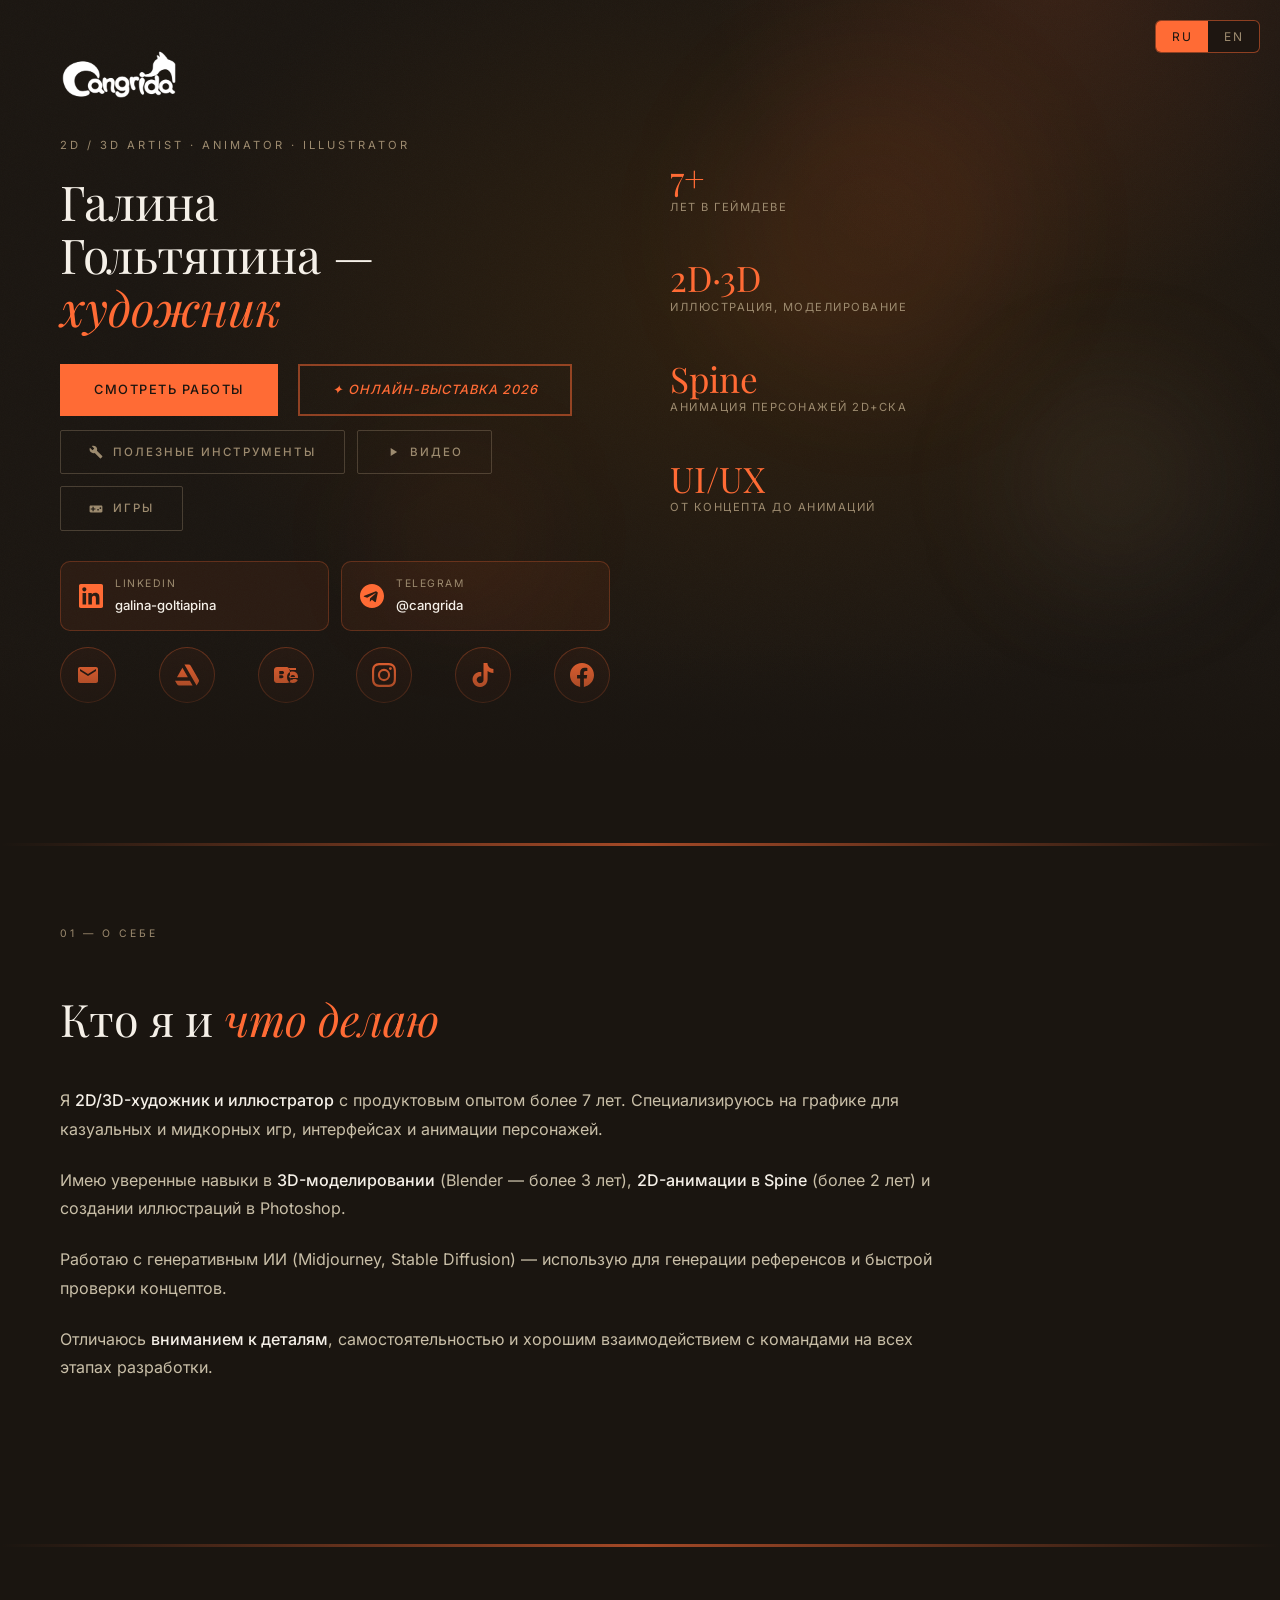
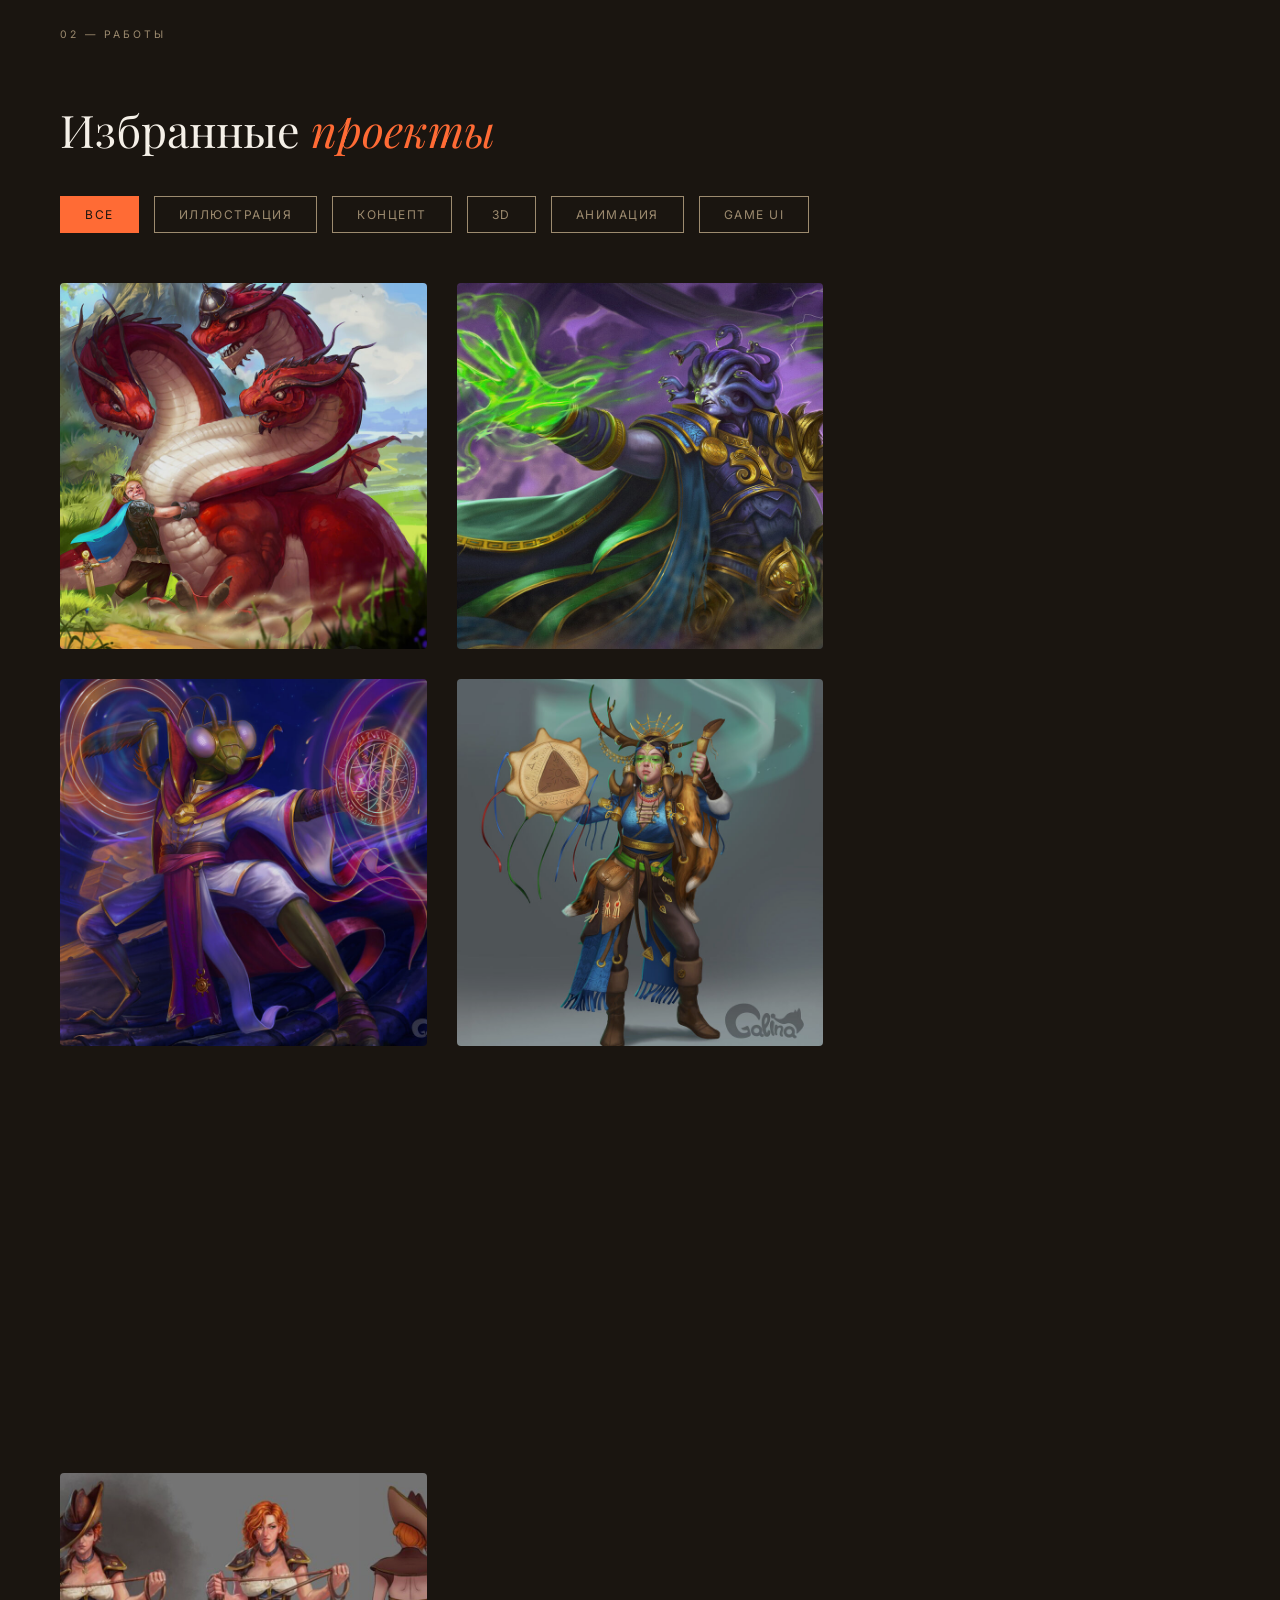
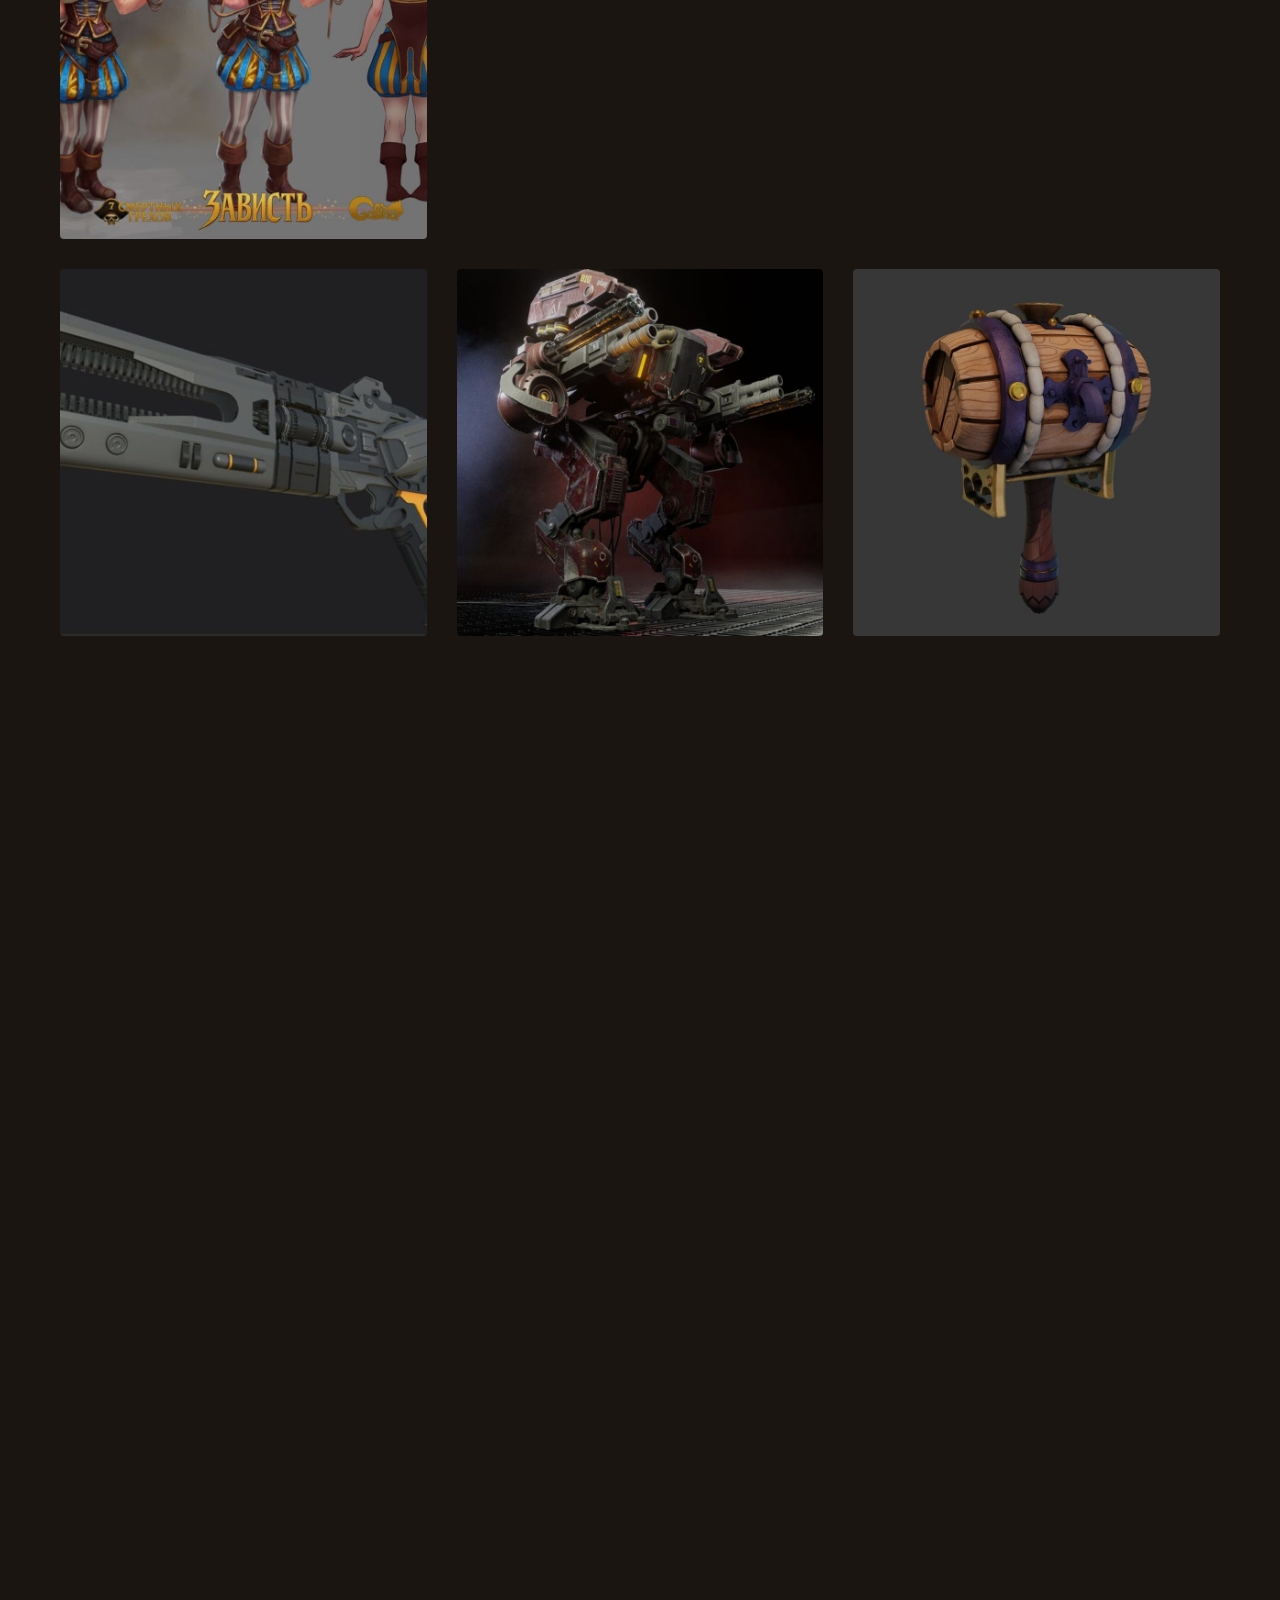
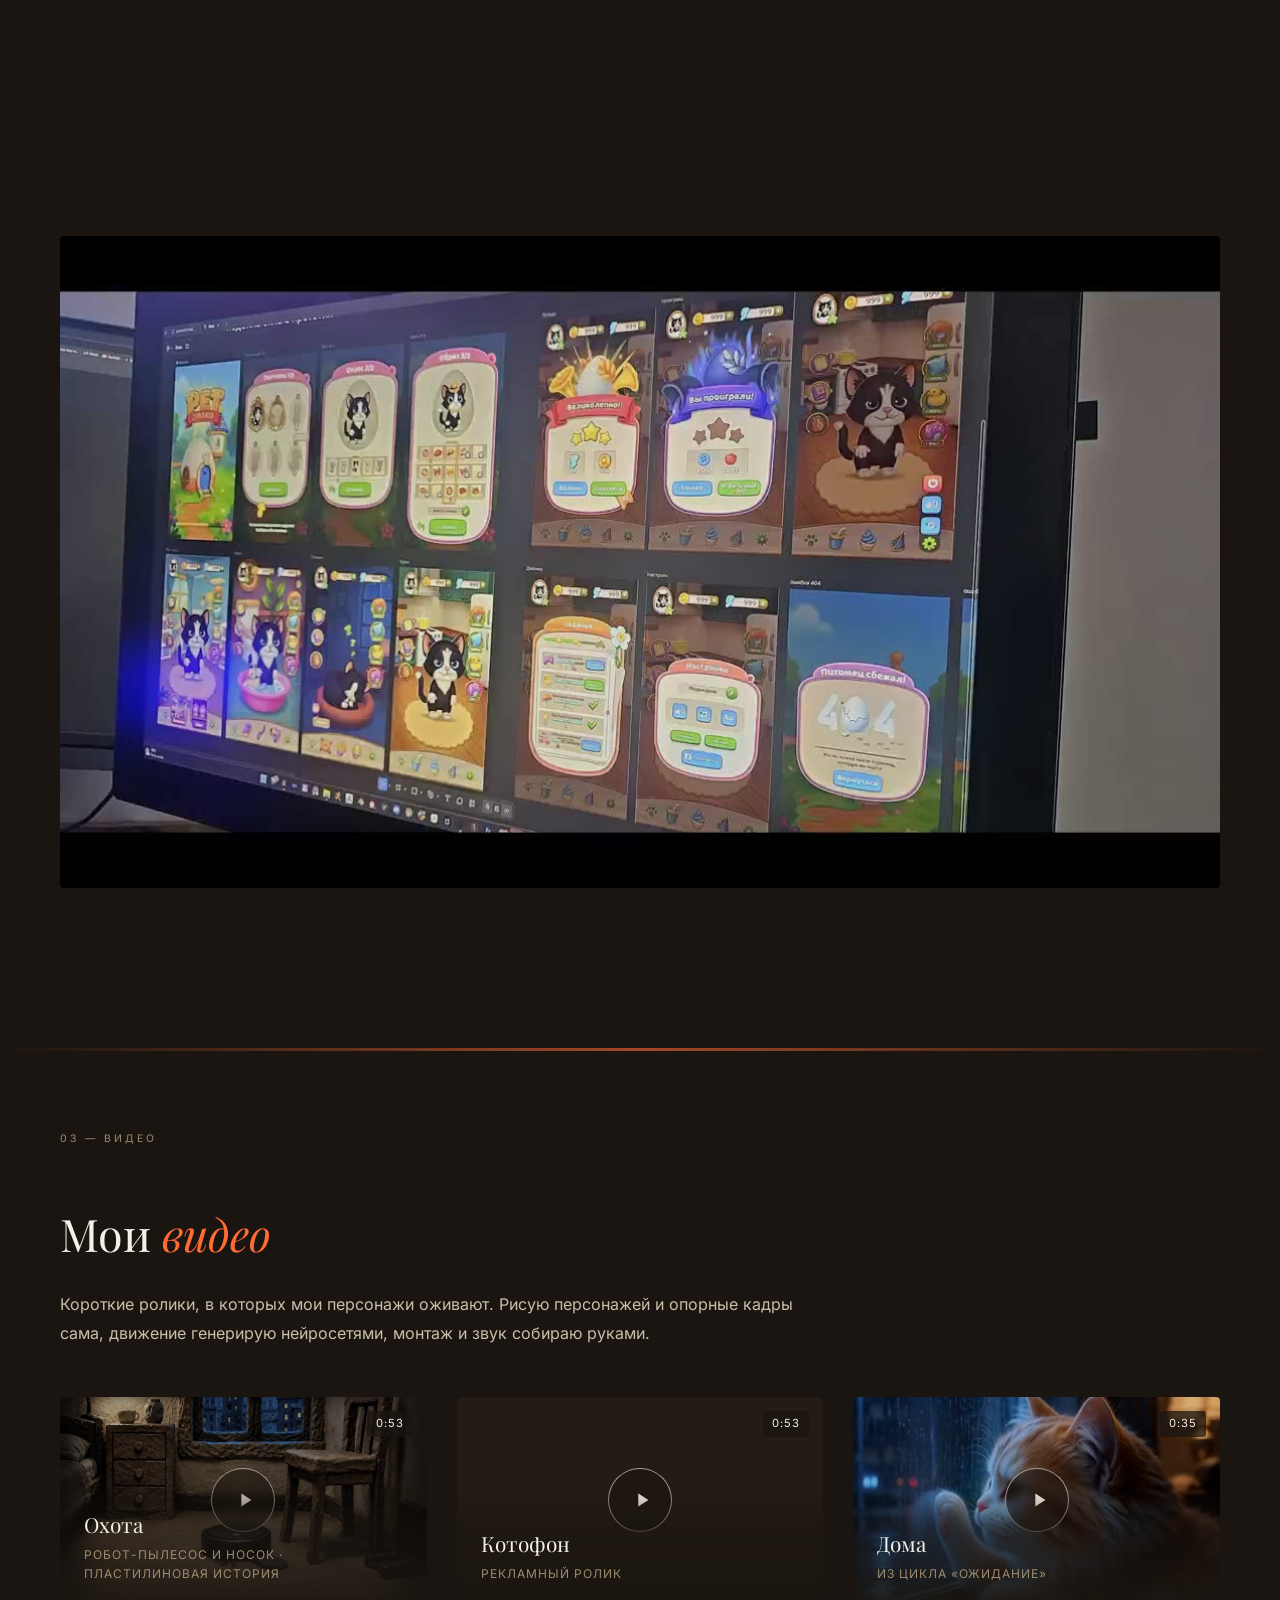
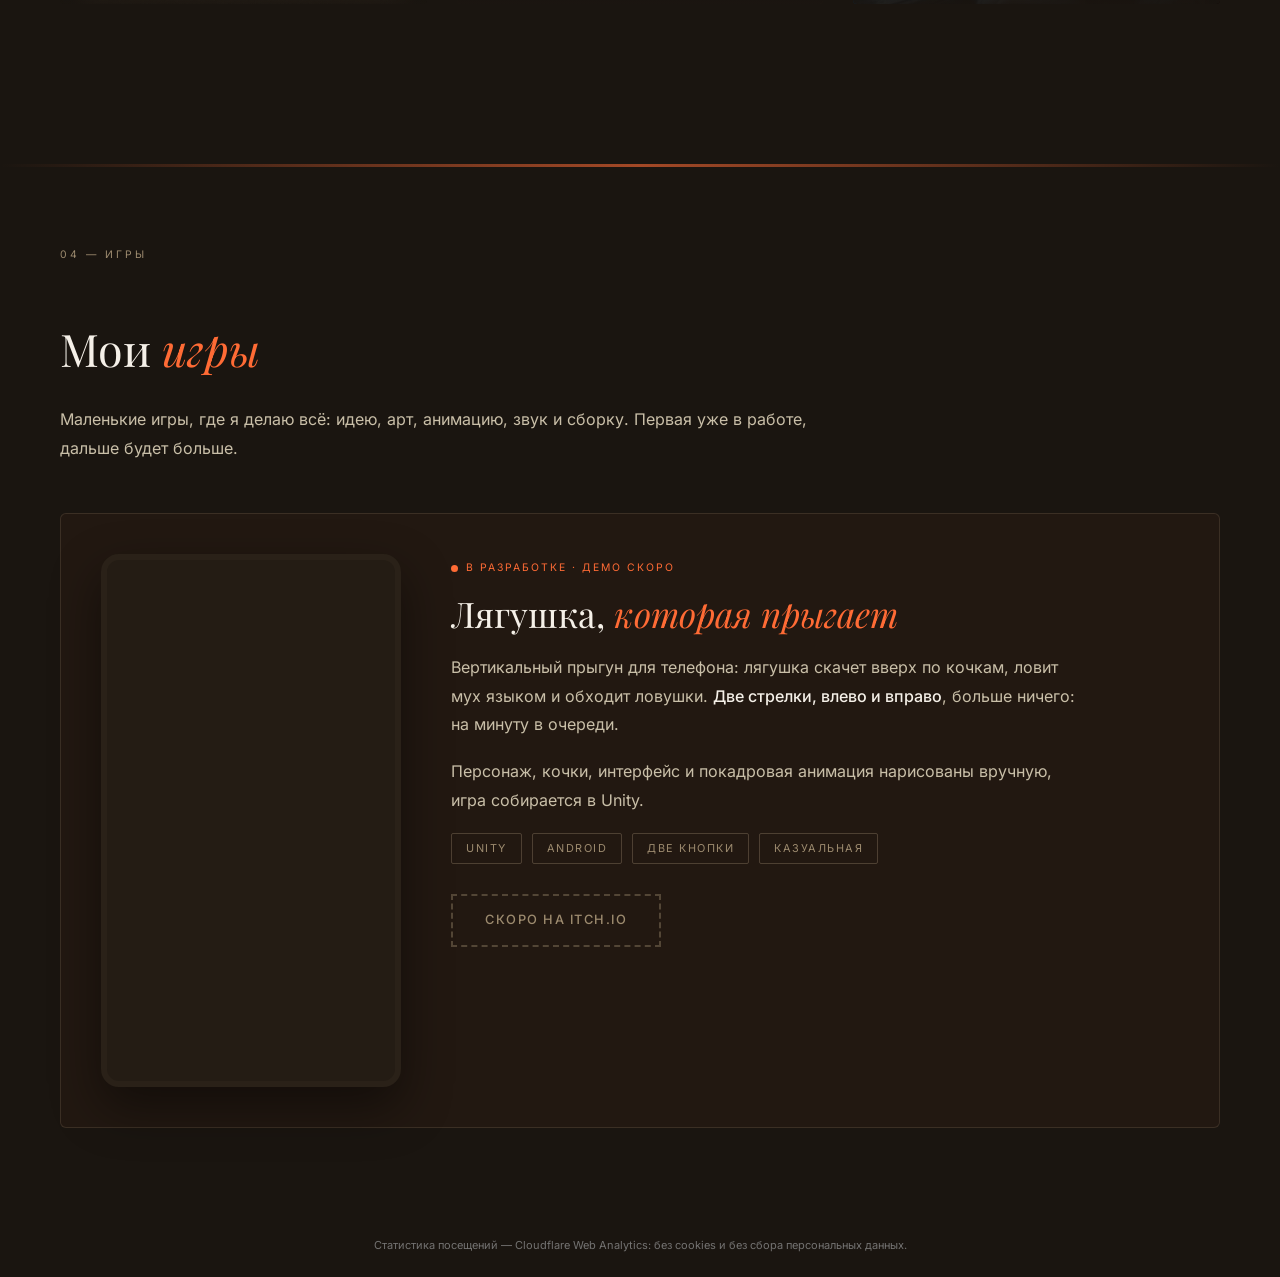
==== index.html @ 47493bd6 "Видео: только три ролика Гали, примеры убраны Co-Authored-By: Claude Fable 5.1 <noreply@anthropic.co" ====
<!DOCTYPE html>
<html lang="ru">
<head>
    <meta charset="UTF-8">
    <meta name="viewport" content="width=device-width, initial-scale=1.0">
    <title>Галина Гольтяпина — Портфолио</title>

    <!-- ===== SEO ===== -->
    <meta name="description" content="Галина Гольтяпина (Cangrida) — 2D/3D-художник, аниматор и иллюстратор. 7+ лет в геймдеве: иллюстрация, Spine-анимация, 3D в Blender, Game UI. Портфолио и онлайн-выставка.">
    <meta name="author" content="Галина Гольтяпина">
    <link rel="canonical" href="https://cangrida.com/">

    <!-- ===== Open Graph (Instagram, TikTok, LinkedIn, Telegram, VK и др.) ===== -->
    <meta property="og:type" content="website">
    <meta property="og:url" content="https://cangrida.com/">
    <meta property="og:site_name" content="Cangrida">
    <meta property="og:title" content="Галина Гольтяпина — 2D/3D Artist · Animator · Illustrator">
    <meta property="og:description" content="Портфолио художника: иллюстрация, Spine-анимация, 3D в Blender, Game UI. 7+ лет в геймдеве. Онлайн-выставка 2026.">
    <meta property="og:image" content="https://cangrida.com/hero.jpg">
    <meta property="og:image:width" content="2400">
    <meta property="og:image:height" content="1476">
    <meta property="og:locale" content="ru_RU">
    <meta property="og:locale:alternate" content="en_US">

    <!-- ===== Twitter / X Card ===== -->
    <meta name="twitter:card" content="summary_large_image">
    <meta name="twitter:title" content="Галина Гольтяпина — 2D/3D Artist · Animator · Illustrator">
    <meta name="twitter:description" content="Портфолио художника: иллюстрация, Spine-анимация, 3D, Game UI. Онлайн-выставка 2026.">
    <meta name="twitter:image" content="https://cangrida.com/hero.jpg">

    <!-- ===== Schema.org: связь с соцсетями для поисковиков ===== -->
    <script type="application/ld+json">
    {
      "@context": "https://schema.org",
      "@type": "Person",
      "name": "Галина Гольтяпина",
      "alternateName": "Galina Goltyapina",
      "url": "https://cangrida.com/",
      "image": "https://cangrida.com/hero.jpg",
      "jobTitle": "2D/3D Artist, Animator, Illustrator",
      "email": "mailto:galina.goltiapina@gmail.com",
      "sameAs": [
        "https://www.artstation.com/galexin",
        "https://www.behance.net/0aa04108",
        "https://t.me/cangrida",
        "https://www.instagram.com/galinagoltiapina/",
        "https://www.tiktok.com/@cangrida",
        "https://www.linkedin.com/in/galina-goltiapina-ab9086290/",
        "https://www.facebook.com/galexin"
      ]
    }
    </script>

    <link rel="stylesheet" href="fonts.css">
    <style>
        * {
            margin: 0;
            padding: 0;
            box-sizing: border-box;
        }

        body {
            font-family: 'Inter', sans-serif;
            background: #1a1510;
            color: #f5f0e8;
            line-height: 1.6;
            overflow-x: hidden;
        }

        /* ===== HEADER HERO BACKGROUND ===== */
        .header-wrapper {
            position: relative;
            overflow: hidden;
            background: radial-gradient(ellipse 80% 90% at 60% 40%, #2e1f0e 0%, #1a1510 60%);
        }

        .header-wrapper::before {
            content: '';
            position: absolute;
            top: -50%;
            right: -10%;
            width: 700px;
            height: 700px;
            background: radial-gradient(circle, rgba(255, 107, 53, 0.12) 0%, transparent 70%);
            animation: pulse-glow 6s ease-in-out infinite alternate;
            pointer-events: none;
        }

        .header-wrapper::after {
            content: '';
            position: absolute;
            bottom: 0;
            left: 0;
            right: 0;
            height: 120px;
            background: linear-gradient(to bottom, transparent, #1a1510);
            pointer-events: none;
            z-index: 1;
        }

        /* Noise texture overlay */
        .header-noise {
            position: absolute;
            inset: 0;
            opacity: 0.03;
            background-image: url("data:image/svg+xml,%3Csvg viewBox='0 0 256 256' xmlns='http://www.w3.org/2000/svg'%3E%3Cfilter id='noise'%3E%3CfeTurbulence type='fractalNoise' baseFrequency='0.9' numOctaves='4' stitchTiles='stitch'/%3E%3C/filter%3E%3Crect width='100%25' height='100%25' filter='url(%23noise)'/%3E%3C/svg%3E");
            background-size: 200px;
            pointer-events: none;
        }

        /* Animated orbs */
        .orb {
            position: absolute;
            border-radius: 50%;
            filter: blur(60px);
            pointer-events: none;
            animation: float-orb 8s ease-in-out infinite;
        }

        .orb-1 {
            width: 300px;
            height: 300px;
            background: rgba(255, 107, 53, 0.08);
            top: 10%;
            right: 20%;
            animation-delay: 0s;
        }

        .orb-2 {
            width: 200px;
            height: 200px;
            background: rgba(157, 139, 111, 0.1);
            top: 50%;
            right: 5%;
            animation-delay: -3s;
        }

        .orb-3 {
            width: 150px;
            height: 150px;
            background: rgba(255, 107, 53, 0.06);
            bottom: 20%;
            left: 30%;
            animation-delay: -5s;
        }

        @keyframes float-orb {
            0%, 100% { transform: translate(0, 0) scale(1); }
            33% { transform: translate(20px, -20px) scale(1.05); }
            66% { transform: translate(-15px, 15px) scale(0.95); }
        }

        @keyframes pulse-glow {
            0% { opacity: 0.6; transform: scale(1); }
            100% { opacity: 1; transform: scale(1.1); }
        }

        /* Decorative Lines */
        .section-divider {
            width: 100%;
            height: 3px;
            background: linear-gradient(to right, transparent, #ff6b35 50%, transparent);
            margin: 80px 0;
            opacity: 0.6;
        }

        /* ===== SCROLL ANIMATIONS ===== */
        .reveal {
            opacity: 0;
            transform: translateY(40px);
            transition: opacity 0.8s ease, transform 0.8s ease;
        }

        .reveal.visible {
            opacity: 1;
            transform: translateY(0);
        }

        .reveal-left {
            opacity: 0;
            transform: translateX(-40px);
            transition: opacity 0.8s ease, transform 0.8s ease;
        }

        .reveal-left.visible {
            opacity: 1;
            transform: translateX(0);
        }

        .reveal-right {
            opacity: 0;
            transform: translateX(40px);
            transition: opacity 0.8s ease, transform 0.8s ease;
        }

        .reveal-right.visible {
            opacity: 1;
            transform: translateX(0);
        }

        .reveal-delay-1 { transition-delay: 0.1s; }
        .reveal-delay-2 { transition-delay: 0.2s; }
        .reveal-delay-3 { transition-delay: 0.3s; }
        .reveal-delay-4 { transition-delay: 0.4s; }
        .reveal-delay-5 { transition-delay: 0.5s; }

        /* Skill items stagger */
        .skill-item {
            transition-delay: calc(var(--i, 0) * 0.12s);
        }

        /* ===== КНОПКА ИНСТРУМЕНТЫ ===== */
        .tools-btn-wrap {
            margin-top: 14px;
        }

        .btn-tools {
            display: inline-flex;
            align-items: center;
            gap: 10px;
            padding: 12px 28px;
            background: transparent;
            color: #9d8b6f;
            border: 1px solid rgba(157, 139, 111, 0.35);
            font-size: 0.72rem;
            letter-spacing: 2px;
            text-transform: uppercase;
            text-decoration: none;
            font-weight: 500;
            font-family: 'Inter', sans-serif;
            transition: all 0.35s ease;
            border-radius: 2px;
        }

        .btn-tools svg {
            width: 14px;
            height: 14px;
            fill: currentColor;
            flex-shrink: 0;
            transition: transform 0.35s ease;
        }

        .btn-tools:hover {
            color: #ff6b35;
            border-color: rgba(255, 107, 53, 0.5);
            background: rgba(255, 107, 53, 0.05);
            transform: translateY(-2px);
        }

        .btn-tools:hover svg {
            transform: rotate(30deg);
        }
        /* ============================= */

        /* ===== LANGUAGE SWITCHER ===== */
        .lang-switch {
            position: fixed;
            top: 20px;
            right: 20px;
            z-index: 1000;
            display: flex;
            border: 1px solid rgba(255, 107, 53, 0.5);
            border-radius: 6px;
            overflow: hidden;
            background: rgba(26, 21, 16, 0.7);
            backdrop-filter: blur(6px);
        }

        .lang-switch button {
            padding: 8px 16px;
            background: transparent;
            color: #9d8b6f;
            border: none;
            cursor: pointer;
            font-family: 'Inter', sans-serif;
            font-size: 0.75rem;
            letter-spacing: 1.5px;
            text-transform: uppercase;
            transition: all 0.3s ease;
        }

        .lang-switch button.active {
            background: #ff6b35;
            color: #1a1510;
        }

        .lang-switch button:not(.active):hover {
            color: #ff6b35;
        }

        /* Header */
        header {
            position: relative;
            z-index: 2;
        }

        .logo {
            width: 120px;
            height: auto;
            margin-bottom: 20px;
        }

        .hero {
            max-width: 550px;
            flex: 0 0 550px;
        }

        .subtitle {
            font-size: 0.7rem;
            letter-spacing: 3px;
            text-transform: uppercase;
            color: #9d8b6f;
            margin-bottom: 20px;
        }

        h1 {
            font-family: 'Playfair Display', serif;
            font-size: 3rem;
            font-weight: 400;
            line-height: 1.1;
            margin-bottom: 30px;
        }

        h1 .accent {
            color: #ff6b35;
            font-style: italic;
        }

        .cta-buttons {
            display: flex;
            gap: 20px;
            margin: 30px 0 0;
        }

        .btn {
            padding: 14px 32px;
            text-decoration: none;
            font-size: 0.8rem;
            letter-spacing: 1.5px;
            text-transform: uppercase;
            transition: all 0.4s ease;
            display: inline-block;
            font-weight: 500;
        }

        .btn-primary {
            background: #ff6b35;
            color: #1a1510;
            border: 2px solid #ff6b35;
        }

        .btn-primary:hover {
            background: transparent;
            color: #ff6b35;
            transform: translateY(-2px);
        }

        .btn-secondary {
            background: transparent;
            color: #f5f0e8;
            border: 2px solid #f5f0e8;
        }

        .btn-secondary:hover {
            background: #f5f0e8;
            color: #1a1510;
            transform: translateY(-2px);
        }

        .contact-cards {
            display: grid;
            grid-template-columns: repeat(2, 1fr);
            gap: 12px;
            margin-top: 30px;
        }

        .contact-card {
            display: flex;
            align-items: center;
            gap: 12px;
            padding: 14px 18px;
            background: rgba(255, 107, 53, 0.07);
            border: 1px solid rgba(255, 107, 53, 0.25);
            border-radius: 10px;
            text-decoration: none;
            color: #f5f0e8;
            transition: all 0.3s ease;
        }

        .contact-card:hover {
            background: rgba(255, 107, 53, 0.15);
            border-color: #ff6b35;
            transform: translateY(-2px);
        }

        .contact-icon {
            flex-shrink: 0;
            width: 24px;
            height: 24px;
            color: #ff6b35;
            fill: #ff6b35;
        }

        .contact-icon svg {
            width: 24px;
            height: 24px;
            fill: #ff6b35;
        }

        .contact-card div {
            display: flex;
            flex-direction: column;
            gap: 2px;
            overflow: hidden;
        }

        .contact-label {
            font-size: 0.65rem;
            letter-spacing: 1.5px;
            text-transform: uppercase;
            color: #9d8b6f;
        }

        .contact-value {
            font-size: 0.82rem;
            color: #f5f0e8;
            font-weight: 500;
            white-space: nowrap;
            overflow: hidden;
            text-overflow: ellipsis;
        }

        /* Social links — убираем старые */
        .social-links { display: none; }

        /* ===== КРУГЛЫЕ ИКОНКИ СОЦСЕТЕЙ ===== */
        .social-circles {
            display: flex;
            justify-content: space-between;
            align-items: center;
            margin-top: 16px;
        }

        .social-circle {
            width: 56px;
            height: 56px;
            border-radius: 50%;
            border: 1px solid rgba(255, 107, 53, 0.3);
            background: rgba(255, 107, 53, 0.05);
            display: flex;
            align-items: center;
            justify-content: center;
            transition: all 0.3s ease;
        }

        .social-circle svg {
            width: 24px;
            height: 24px;
            fill: #ff6b35;
            transition: fill 0.3s ease;
        }

        .social-circle:hover {
            background: #ff6b35;
            border-color: #ff6b35;
            transform: translateY(-3px);
        }

        .social-circle:hover svg {
            fill: #1a1510;
        }

        @media (max-width: 600px) {
            .social-circles {
                flex-wrap: wrap;
                gap: 10px;
                justify-content: center;
            }
        }

        @media (max-width: 1024px) {
            .contact-cards {
                grid-template-columns: repeat(2, 1fr);
            }
        }

        @media (max-width: 600px) {
            .contact-cards {
                grid-template-columns: 1fr;
            }
        }

        .skills-sidebar {
            display: flex;
            flex-direction: column;
            gap: 45px;
            min-width: 220px;
            margin-top: 120px;
        }

        .skill-item .skill-num {
            font-family: 'Playfair Display', serif;
            font-size: 2.2rem;
            color: #ff6b35;
            font-weight: 400;
            margin-bottom: 8px;
            line-height: 1;
        }

        .skill-item p {
            font-size: 0.7rem;
            color: #9d8b6f;
            text-transform: uppercase;
            letter-spacing: 1.5px;
            line-height: 1.4;
        }

        /* ===== ОБЩИЙ КОНТЕЙНЕР ===== */
        .container {
            max-width: 1400px;
            margin: 0 auto;
            padding: 0 60px;
            width: 100%;
            box-sizing: border-box;
        }

        .header-wrapper .container {
            display: flex;
            justify-content: flex-start;
            align-items: flex-start;
            gap: 60px;
            padding-top: 40px;
            padding-bottom: 60px;
            max-width: 1400px;
            width: 100%;
        }

        /* About Section */
        .about-section {
            padding-bottom: 60px;
        }

        .section-label {
            font-size: 0.65rem;
            letter-spacing: 3px;
            text-transform: uppercase;
            color: #9d8b6f;
            margin-bottom: 50px;
        }

        .about-title {
            font-family: 'Playfair Display', serif;
            font-size: 2.8rem;
            font-weight: 400;
            margin-bottom: 40px;
            line-height: 1.2;
        }

        .about-title .highlight {
            color: #ff6b35;
            font-style: italic;
        }

        .about-text {
            max-width: 900px;
        }

        .about-text p {
            color: #c9bfa8;
            margin-bottom: 22px;
            font-size: 1rem;
            line-height: 1.8;
        }

        .about-text strong {
            color: #f5f0e8;
            font-weight: 500;
        }

        /* Portfolio Section */
        .portfolio-section {
            padding-bottom: 80px;
        }

        .portfolio-header {
            margin-bottom: 50px;
        }

        .portfolio-title {
            font-family: 'Playfair Display', serif;
            font-size: 2.8rem;
            font-weight: 400;
            margin-bottom: 30px;
        }

        .portfolio-title .accent {
            color: #ff6b35;
            font-style: italic;
        }

        /* Filter Buttons */
        .filter-buttons {
            display: flex;
            gap: 15px;
            flex-wrap: wrap;
        }

        .filter-btn {
            padding: 10px 24px;
            background: transparent;
            color: #9d8b6f;
            border: 1px solid #9d8b6f;
            font-size: 0.75rem;
            letter-spacing: 1.5px;
            text-transform: uppercase;
            cursor: pointer;
            transition: all 0.3s ease;
            font-family: 'Inter', sans-serif;
        }

        .filter-btn:hover {
            color: #ff6b35;
            border-color: #ff6b35;
        }

        .filter-btn.active {
            background: #ff6b35;
            color: #1a1510;
            border-color: #ff6b35;
        }

        /* Portfolio Grid */
        .portfolio-grid {
            display: grid;
            grid-template-columns: repeat(auto-fit, minmax(320px, 1fr));
            gap: 30px;
        }

        .portfolio-item {
            position: relative;
            overflow: hidden;
            aspect-ratio: 1/1;
            cursor: pointer;
            border-radius: 4px;
            transition: opacity 0.3s ease;
        }

        .portfolio-item.hidden {
            display: none;
        }

        .portfolio-item-fullwidth.hidden {
            display: none;
        }

        .portfolio-item img,
        .portfolio-item video {
            width: 100%;
            height: 100%;
            object-fit: cover;
            transition: transform 0.6s ease;
            filter: brightness(0.9);
        }

        .portfolio-item:hover img,
        .portfolio-item:hover video {
            transform: scale(1.08);
            filter: brightness(1);
        }

        .portfolio-overlay {
            position: absolute;
            bottom: 0;
            left: 0;
            right: 0;
            background: linear-gradient(to top, rgba(26, 21, 16, 0.95) 0%, rgba(26, 21, 16, 0.7) 50%, transparent 100%);
            padding: 35px 30px;
            transform: translateY(30px);
            opacity: 0;
            transition: all 0.4s ease;
        }

        .portfolio-item:hover .portfolio-overlay {
            transform: translateY(0);
            opacity: 1;
        }

        .portfolio-overlay h3 {
            font-family: 'Playfair Display', serif;
            font-size: 1.4rem;
            margin-bottom: 8px;
            color: #f5f0e8;
            font-weight: 400;
        }

        .portfolio-overlay p {
            font-size: 0.8rem;
            color: #9d8b6f;
            text-transform: uppercase;
            letter-spacing: 1px;
        }

        /* Полноширинное видео Game UI */
        .portfolio-item-fullwidth {
            position: relative;
            overflow: hidden;
            width: 100%;
            aspect-ratio: 16/9;
            cursor: pointer;
            border-radius: 4px;
            margin-top: 10px;
        }

        .portfolio-item-fullwidth video {
            width: 100%;
            height: 100%;
            object-fit: cover;
            transition: transform 0.6s ease;
            filter: brightness(0.9);
        }

        .portfolio-item-fullwidth:hover video {
            transform: scale(1.02);
            filter: brightness(1);
        }

        .portfolio-item-fullwidth .portfolio-overlay {
            position: absolute;
            bottom: 0;
            left: 0;
            right: 0;
            background: linear-gradient(to top, rgba(26,21,16,0.95) 0%, transparent 100%);
            padding: 35px 40px;
            transform: translateY(30px);
            opacity: 0;
            transition: all 0.4s ease;
        }

        .portfolio-item-fullwidth:hover .portfolio-overlay {
            transform: translateY(0);
            opacity: 1;
        }

        /* ===== ВИДЕО ===== */
        html { scroll-behavior: smooth; }

        .section-intro {
            max-width: 760px;
            color: #c9bfa8;
            font-size: 1rem;
            line-height: 1.8;
            margin: -10px 0 45px;
        }

        .video-section, .games-section {
            padding-bottom: 80px;
        }

        .video-grid {
            display: grid;
            grid-template-columns: repeat(auto-fit, minmax(340px, 1fr));
            gap: 30px;
        }

        .video-card {
            position: relative;
            display: block;
            overflow: hidden;
            aspect-ratio: 16/9;
            border-radius: 4px;
            cursor: pointer;
            background: #241c14;
            text-decoration: none;
            color: inherit;
        }

        .video-card img {
            width: 100%;
            height: 100%;
            object-fit: cover;
            filter: brightness(0.85);
            transition: transform 0.6s ease, filter 0.4s ease;
        }

        .video-card:hover img {
            transform: scale(1.05);
            filter: brightness(1);
        }

        .video-card .play-badge {
            position: absolute;
            top: 50%;
            left: 50%;
            width: 64px;
            height: 64px;
            margin: -32px 0 0 -32px;
            border-radius: 50%;
            border: 1px solid rgba(245, 240, 232, 0.6);
            background: rgba(26, 21, 16, 0.55);
            backdrop-filter: blur(4px);
            display: flex;
            align-items: center;
            justify-content: center;
            transition: all 0.3s ease;
        }

        .video-card .play-badge svg {
            width: 22px;
            height: 22px;
            fill: #f5f0e8;
            margin-left: 4px;
        }

        .video-card:hover .play-badge {
            background: #ff6b35;
            border-color: #ff6b35;
            transform: scale(1.08);
        }

        .video-card:hover .play-badge svg { fill: #1a1510; }

        .video-card .video-dur {
            position: absolute;
            top: 14px;
            right: 14px;
            padding: 4px 9px;
            font-size: 0.7rem;
            letter-spacing: 1px;
            background: rgba(26, 21, 16, 0.75);
            color: #f5f0e8;
            border-radius: 3px;
        }

        .video-card .video-meta {
            position: absolute;
            bottom: 0;
            left: 0;
            right: 0;
            padding: 40px 24px 20px;
            background: linear-gradient(to top, rgba(26, 21, 16, 0.95) 0%, rgba(26, 21, 16, 0.6) 60%, transparent 100%);
        }

        .video-card .video-meta h3 {
            font-family: 'Playfair Display', serif;
            font-size: 1.3rem;
            font-weight: 400;
            color: #f5f0e8;
            margin-bottom: 4px;
        }

        .video-card .video-meta p {
            font-size: 0.75rem;
            color: #9d8b6f;
            text-transform: uppercase;
            letter-spacing: 1px;
        }

        /* Лайтбокс для видео */
        .vlightbox {
            display: none;
            position: fixed;
            inset: 0;
            z-index: 9999;
            background: rgba(0, 0, 0, 0.95);
            align-items: center;
            justify-content: center;
            padding: 40px;
        }

        .vlightbox.active { display: flex; }

        .vlightbox-player {
            max-width: min(1100px, 100%);
            max-height: 100%;
            width: auto;
            height: auto;
        }

        .vlightbox video {
            display: block;
            width: min(1100px, calc(100vw - 80px));
            aspect-ratio: 16/9;
            max-height: calc(100vh - 80px);
            background: #000;
            border-radius: 4px;
            outline: none;
        }

        .vlightbox video.vertical {
            width: auto;
            height: calc(100vh - 80px);
            aspect-ratio: 9/16;
            max-width: calc(100vw - 80px);
        }

        .vlightbox iframe {
            display: block;
            width: min(1100px, calc(100vw - 80px));
            aspect-ratio: 16/9;
            max-height: calc(100vh - 80px);
            border: 0;
            border-radius: 4px;
            background: #000;
        }

        .vlightbox iframe.vertical {
            width: auto;
            height: calc(100vh - 80px);
            aspect-ratio: 9/16;
        }

        /* ===== ИГРЫ ===== */
        .game-card {
            display: grid;
            grid-template-columns: minmax(220px, 300px) 1fr;
            gap: 50px;
            align-items: start;
            padding: 40px;
            background: rgba(255, 107, 53, 0.04);
            border: 1px solid rgba(157, 139, 111, 0.2);
            border-radius: 6px;
        }

        .game-card + .game-card { margin-top: 30px; }

        .game-cover {
            position: relative;
            aspect-ratio: 9/16;
            overflow: hidden;
            border-radius: 18px;
            border: 6px solid #2a2118;
            box-shadow: 0 20px 50px rgba(0, 0, 0, 0.45);
            background: #241c14;
        }

        .game-cover img {
            width: 100%;
            height: 100%;
            object-fit: cover;
            display: block;
        }

        .game-status {
            display: inline-flex;
            align-items: center;
            gap: 8px;
            font-size: 0.65rem;
            letter-spacing: 2px;
            text-transform: uppercase;
            color: #ff6b35;
            margin-bottom: 18px;
        }

        .game-status::before {
            content: '';
            width: 7px;
            height: 7px;
            border-radius: 50%;
            background: #ff6b35;
            box-shadow: 0 0 0 0 rgba(255, 107, 53, 0.6);
            animation: status-pulse 2s ease-out infinite;
        }

        @keyframes status-pulse {
            0% { box-shadow: 0 0 0 0 rgba(255, 107, 53, 0.6); }
            100% { box-shadow: 0 0 0 10px rgba(255, 107, 53, 0); }
        }

        .game-info h3 {
            font-family: 'Playfair Display', serif;
            font-size: 2.2rem;
            font-weight: 400;
            line-height: 1.15;
            margin-bottom: 18px;
        }

        .game-info h3 .accent { color: #ff6b35; font-style: italic; }

        .game-info p {
            color: #c9bfa8;
            font-size: 1rem;
            line-height: 1.8;
            margin-bottom: 18px;
            max-width: 640px;
        }

        .game-info p strong { color: #f5f0e8; font-weight: 500; }

        .game-tags {
            display: flex;
            flex-wrap: wrap;
            gap: 10px;
            list-style: none;
            margin: 6px 0 30px;
        }

        .game-tags li {
            padding: 6px 14px;
            font-size: 0.68rem;
            letter-spacing: 1.5px;
            text-transform: uppercase;
            color: #9d8b6f;
            border: 1px solid rgba(157, 139, 111, 0.35);
            border-radius: 2px;
        }

        .game-actions {
            display: flex;
            flex-wrap: wrap;
            gap: 16px;
            align-items: center;
        }

        .btn-disabled {
            background: transparent;
            color: #9d8b6f;
            border: 2px dashed rgba(157, 139, 111, 0.4);
            cursor: default;
        }

        .btn-disabled:hover { transform: none; }

        .game-note {
            font-size: 0.78rem;
            color: #9d8b6f;
            margin-top: 20px;
        }

        /* Кнопки-ссылки в шапке */
        .tools-btn-wrap {
            display: flex;
            flex-wrap: wrap;
            gap: 12px;
        }

        @media (max-width: 768px) {
            .game-card {
                grid-template-columns: 1fr;
                gap: 30px;
                padding: 24px;
            }
            .game-cover { max-width: 240px; }
            .video-grid { grid-template-columns: 1fr; }
            .vlightbox { padding: 16px; }
            .vlightbox video, .vlightbox iframe { width: calc(100vw - 32px); max-height: calc(100vh - 32px); }
            .vlightbox video.vertical, .vlightbox iframe.vertical { width: auto; height: calc(100vh - 32px); max-width: calc(100vw - 32px); }
        }

        .lightbox {
            display: none;
            position: fixed;
            z-index: 9999;
            top: 0;
            left: 0;
            width: 100%;
            height: 100%;
            background: rgba(0, 0, 0, 0.95);
            align-items: center;
            justify-content: center;
        }

        .lightbox.active {
            display: flex;
        }

        .lightbox-content {
            max-width: 90%;
            max-height: 90%;
            object-fit: contain;
        }

        .lightbox-close {
            position: absolute;
            top: 30px;
            right: 40px;
            font-size: 3rem;
            color: #f5f0e8;
            cursor: pointer;
            transition: color 0.3s;
            font-weight: 300;
            line-height: 1;
        }

        .lightbox-close:hover {
            color: #ff6b35;
        }

        @media (max-width: 1024px) {
            header {
                flex-direction: column;
                align-items: flex-start;
                gap: 40px;
            }

            .skills-sidebar {
                flex-direction: row;
                flex-wrap: wrap;
                gap: 30px;
            }

            .skill-item {
                min-width: 140px;
            }
        }

        @media (max-width: 768px) {
            .container {
                padding: 0 30px;
            }

            h1 {
                font-size: 2.2rem;
            }

            .portfolio-grid {
                grid-template-columns: 1fr;
            }

            .lightbox-close {
                top: 15px;
                right: 20px;
                font-size: 2.5rem;
            }
        }
    </style>
</head>
<body>
    <div class="lang-switch">
        <button data-lang="ru" class="active">RU</button>
        <button data-lang="en">EN</button>
    </div>
    <main id="main">
    <div class="header-wrapper">
        <div class="header-noise"></div>
        <div class="orb orb-1"></div>
        <div class="orb orb-2"></div>
        <div class="orb orb-3"></div>
    <div class="container">
        <div class="hero">
            <img src="logo_cangrida_white_small.png" alt="Cangrida" class="logo reveal" width="360" height="209" fetchpriority="high" decoding="async">
            <p class="subtitle reveal reveal-delay-1">2D / 3D Artist · Animator · Illustrator</p>
            <h1 class="reveal reveal-delay-2" data-i18n="hero_title">
                Галина<br>
                Гольтяпина —<br>
                <span class="accent">художник</span>
            </h1>
            <div class="cta-buttons reveal reveal-delay-3">
                <a href="#portfolio" class="btn btn-primary" data-i18n="btn_works">Смотреть работы</a>
                <a href="exhibition-2026.html" target="_blank" class="btn btn-secondary" style="border-color:rgba(255,107,53,0.5);color:#ff6b35;font-style:italic;letter-spacing:1px;" data-i18n="btn_exhibition">✦ Онлайн-выставка 2026</a>
            </div>
            <div class="tools-btn-wrap reveal reveal-delay-4">
                <a href="tools.html" class="btn-tools">
                    <svg viewBox="0 0 24 24" xmlns="http://www.w3.org/2000/svg"><path d="M22.7 19l-9.1-9.1c.9-2.3.4-5-1.5-6.9-2-2-5-2.4-7.4-1.3L9 6 6 9 1.6 4.7C.4 7.1.9 10.1 2.9 12.1c1.9 1.9 4.6 2.4 6.9 1.5l9.1 9.1c.4.4 1 .4 1.4 0l2.3-2.3c.5-.4.5-1.1.1-1.4z"/></svg>
                    <span data-i18n="btn_tools">Полезные инструменты</span>
                </a>
                <a href="#video" class="btn-tools">
                    <svg viewBox="0 0 24 24" xmlns="http://www.w3.org/2000/svg"><path d="M8 5v14l11-7z"/></svg>
                    <span data-i18n="btn_video">Видео</span>
                </a>
                <a href="#games" class="btn-tools">
                    <svg viewBox="0 0 24 24" xmlns="http://www.w3.org/2000/svg"><path d="M21 6H3c-1.1 0-2 .9-2 2v8c0 1.1.9 2 2 2h18c1.1 0 2-.9 2-2V8c0-1.1-.9-2-2-2zm-10 7H8v3H6v-3H3v-2h3V8h2v3h3v2zm4.5 2c-.83 0-1.5-.67-1.5-1.5s.67-1.5 1.5-1.5 1.5.67 1.5 1.5-.67 1.5-1.5 1.5zm4-3c-.83 0-1.5-.67-1.5-1.5S18.67 9 19.5 9s1.5.67 1.5 1.5-.67 1.5-1.5 1.5z"/></svg>
                    <span data-i18n="btn_games">Игры</span>
                </a>
            </div>
            <div class="contact-cards reveal reveal-delay-5">
                <a href="https://www.linkedin.com/in/galina-goltiapina-ab9086290/" target="_blank" class="contact-card">
                    <span class="contact-icon"><svg viewBox="0 0 24 24" xmlns="http://www.w3.org/2000/svg"><path d="M20.447 20.452h-3.554v-5.569c0-1.328-.027-3.037-1.852-3.037-1.853 0-2.136 1.445-2.136 2.939v5.667H9.351V9h3.414v1.561h.046c.477-.9 1.637-1.85 3.37-1.85 3.601 0 4.267 2.37 4.267 5.455v6.286zM5.337 7.433c-1.144 0-2.063-.926-2.063-2.065 0-1.138.92-2.063 2.063-2.063 1.14 0 2.064.925 2.064 2.063 0 1.139-.925 2.065-2.064 2.065zm1.782 13.019H3.555V9h3.564v11.452zM22.225 0H1.771C.792 0 0 .774 0 1.729v20.542C0 23.227.792 24 1.771 24h20.451C23.2 24 24 23.227 24 22.271V1.729C24 .774 23.2 0 22.222 0h.003z"/></svg></span>
                    <div>
                        <span class="contact-label">LinkedIn</span>
                        <span class="contact-value">galina-goltiapina</span>
                    </div>
                </a>
                <a href="https://t.me/cangrida" target="_blank" class="contact-card">
                    <span class="contact-icon"><svg viewBox="0 0 24 24" xmlns="http://www.w3.org/2000/svg"><path d="M12 0C5.373 0 0 5.373 0 12s5.373 12 12 12 12-5.373 12-12S18.627 0 12 0zm5.894 8.221-1.97 9.28c-.145.658-.537.818-1.084.508l-3-2.21-1.447 1.394c-.16.16-.295.295-.605.295l.213-3.053 5.56-5.023c.242-.213-.054-.333-.373-.12L7.16 13.67l-2.962-.924c-.643-.204-.657-.643.136-.953l11.57-4.461c.537-.194 1.006.131.99.889z"/></svg></span>
                    <div>
                        <span class="contact-label">Telegram</span>
                        <span class="contact-value">@cangrida</span>
                    </div>
                </a>
            </div>
            <div class="social-circles reveal reveal-delay-5">
                <a href="mailto:galina.goltiapina@gmail.com" class="social-circle" title="Email" aria-label="Email">
                    <svg viewBox="0 0 24 24" xmlns="http://www.w3.org/2000/svg"><path d="M20 4H4C2.9 4 2 4.9 2 6v12c0 1.1.9 2 2 2h16c1.1 0 2-.9 2-2V6c0-1.1-.9-2-2-2zm0 4-8 5-8-5V6l8 5 8-5v2z"/></svg>
                </a>
                <a href="https://www.artstation.com/galexin" target="_blank" class="social-circle" title="ArtStation" aria-label="ArtStation">
                    <svg viewBox="0 0 24 24" xmlns="http://www.w3.org/2000/svg"><path d="M0 17.723l2.027 3.505h.001a2.424 2.424 0 0 0 2.164 1.333h13.457l-2.792-4.838H0zm24 .025c0-.484-.143-.935-.388-1.314L15.728 2.728a2.424 2.424 0 0 0-2.164-1.333H9.419L21.598 22.54l1.92-3.325c.378-.637.482-.919.482-1.467zm-11.129-3.462L7.428 4.858l-5.444 9.428h10.887z"/></svg>
                </a>
                <a href="https://www.behance.net/0aa04108" target="_blank" class="social-circle" title="Behance" aria-label="Behance">
                    <svg viewBox="0 0 24 24" xmlns="http://www.w3.org/2000/svg"><path d="M22 7h-7V5h7v2zm1.726 10c-.442 1.297-2.029 3-5.101 3-3.074 0-5.564-1.729-5.564-5.675 0-3.91 2.325-5.92 5.466-5.92 3.082 0 4.964 1.782 5.375 4.426.078.506.109 1.188.095 2.14H15.97c.13 1.202.61 1.86 1.895 1.86.73 0 1.235-.323 1.418-.81h2.443zm-7.181-3h4.473c-.104-1.31-.73-1.999-2.254-1.999-1.33 0-2.019.738-2.219 1.999zM8.307 7.979c.966 0 1.71.59 1.71 1.58 0 .985-.749 1.696-1.71 1.696H5.266V7.979h3.041zm-.65 7.333H5.266v-3.016h2.39c1.078 0 1.792.538 1.792 1.55 0 .978-.71 1.466-1.791 1.466zM2.996 4c-1.658 0-3 1.342-3 3v10c0 1.658 1.342 3 3 3h9.875c2.063 0 3.63-1.244 3.63-3.25 0-1.4-.67-2.504-1.853-3.075.87-.594 1.397-1.545 1.397-2.763C16.045 5.46 14.44 4 12.19 4H2.996z"/></svg>
                </a>
                <a href="https://www.instagram.com/galinagoltiapina/" target="_blank" class="social-circle" title="Instagram" aria-label="Instagram">
                    <svg viewBox="0 0 24 24" xmlns="http://www.w3.org/2000/svg"><path d="M12 2.163c3.204 0 3.584.012 4.85.07 3.252.148 4.771 1.691 4.919 4.919.058 1.265.069 1.645.069 4.849 0 3.205-.012 3.584-.069 4.849-.149 3.225-1.664 4.771-4.919 4.919-1.266.058-1.644.07-4.85.07-3.204 0-3.584-.012-4.849-.07-3.26-.149-4.771-1.699-4.919-4.92-.058-1.265-.07-1.644-.07-4.849 0-3.204.013-3.583.07-4.849.149-3.227 1.664-4.771 4.919-4.919 1.266-.057 1.645-.069 4.849-.069zM12 0C8.741 0 8.333.014 7.053.072 2.695.272.273 2.69.073 7.052.014 8.333 0 8.741 0 12c0 3.259.014 3.668.072 4.948.2 4.358 2.618 6.78 6.98 6.98C8.333 23.986 8.741 24 12 24c3.259 0 3.668-.014 4.948-.072 4.354-.2 6.782-2.618 6.979-6.98.059-1.28.073-1.689.073-4.948 0-3.259-.014-3.667-.072-4.947-.196-4.354-2.617-6.78-6.979-6.98C15.668.014 15.259 0 12 0zm0 5.838a6.162 6.162 0 100 12.324 6.162 6.162 0 000-12.324zM12 16a4 4 0 110-8 4 4 0 010 8zm6.406-11.845a1.44 1.44 0 100 2.881 1.44 1.44 0 000-2.881z"/></svg>
                </a>
                <a href="https://www.tiktok.com/@cangrida" target="_blank" class="social-circle" title="TikTok" aria-label="TikTok">
                    <svg viewBox="0 0 24 24" xmlns="http://www.w3.org/2000/svg"><path d="M12.525.02c1.31-.02 2.61-.01 3.91-.02.08 1.53.63 3.09 1.75 4.17 1.12 1.11 2.7 1.62 4.24 1.79v4.03c-1.44-.05-2.89-.35-4.2-.97-.57-.26-1.1-.59-1.62-.93-.01 2.92.01 5.84-.02 8.75-.08 1.4-.54 2.79-1.35 3.94-1.31 1.92-3.58 3.17-5.91 3.21-1.43.08-2.86-.31-4.08-1.03-2.02-1.19-3.44-3.37-3.65-5.71-.02-.5-.03-1-.01-1.49.18-1.9 1.12-3.72 2.58-4.96 1.66-1.44 3.98-2.13 6.15-1.72.02 1.48-.04 2.96-.04 4.44-.99-.32-2.15-.23-3.02.37-.63.41-1.11 1.04-1.36 1.75-.21.51-.15 1.07-.14 1.61.24 1.64 1.82 3.02 3.5 2.87 1.12-.01 2.19-.66 2.77-1.61.19-.33.4-.67.41-1.06.1-1.79.06-3.57.07-5.36.01-4.03-.01-8.05.02-12.07z"/></svg>
                </a>
                <a href="https://www.facebook.com/galexin" target="_blank" class="social-circle" title="Facebook" aria-label="Facebook">
                    <svg viewBox="0 0 24 24" xmlns="http://www.w3.org/2000/svg"><path d="M24 12.073c0-6.627-5.373-12-12-12s-12 5.373-12 12c0 5.99 4.388 10.954 10.125 11.854v-8.385H7.078v-3.47h3.047V9.43c0-3.007 1.792-4.669 4.533-4.669 1.312 0 2.686.235 2.686.235v2.953H15.83c-1.491 0-1.956.925-1.956 1.874v2.25h3.328l-.532 3.47h-2.796v8.385C19.612 23.027 24 18.062 24 12.073z"/></svg>
                </a>
            </div>
        </div>

        <div class="skills-sidebar">
            <div class="skill-item reveal reveal-right" style="--i:0">
                <span class="skill-num">7+</span>
                <p data-i18n="skill_1">Лет в геймдеве</p>
            </div>
            <div class="skill-item reveal reveal-right" style="--i:1">
                <span class="skill-num">2D·3D</span>
                <p data-i18n="skill_2">Иллюстрация, моделирование</p>
            </div>
            <div class="skill-item reveal reveal-right" style="--i:2">
                <span class="skill-num">Spine</span>
                <p data-i18n="skill_3">Анимация персонажей 2D+СКА</p>
            </div>
            <div class="skill-item reveal reveal-right" style="--i:3">
                <span class="skill-num">UI/UX</span>
                <p data-i18n="skill_4">От концепта до анимаций</p>
            </div>
        </div>
    </div><!-- /container -->
    </div><!-- /header-wrapper -->

    <div class="section-divider"></div>

    <section class="about-section" id="about">
      <div class="container">
        <p class="section-label reveal" data-i18n="about_label">01 — О себе</p>
        <h2 class="about-title reveal reveal-delay-1" data-i18n="about_title">Кто я и <span class="highlight">что делаю</span></h2>

        <div class="about-text">
            <p data-i18n="about_p1">
                Я <strong>2D/3D-художник и иллюстратор</strong> с продуктовым опытом более 7 лет.
                Специализируюсь на графике для казуальных и мидкорных игр, интерфейсах и анимации персонажей.
            </p>
            <p data-i18n="about_p2">
                Имею уверенные навыки в <strong>3D-моделировании</strong> (Blender — более 3 лет),
                <strong>2D-анимации в Spine</strong> (более 2 лет) и создании иллюстраций в Photoshop.
            </p>
            <p data-i18n="about_p3">
                Работаю с генеративным ИИ (Midjourney, Stable Diffusion) — использую для генерации
                референсов и быстрой проверки концептов.
            </p>
            <p data-i18n="about_p4">
                Отличаюсь <strong>вниманием к деталям</strong>, самостоятельностью и хорошим
                взаимодействием с командами на всех этапах разработки.
            </p>
        </div>
      </div><!-- /container -->
    </section>

    <div class="section-divider"></div>

    <section class="portfolio-section" id="portfolio">
      <div class="container">
        <div class="portfolio-header">
            <p class="section-label reveal" data-i18n="works_label">02 — Работы</p>
            <h2 class="portfolio-title reveal reveal-delay-1" data-i18n="works_title">Избранные <span class="accent">проекты</span></h2>
            <div class="filter-buttons reveal reveal-delay-2">
                <button class="filter-btn active" data-filter="all" data-i18n="f_all">Все</button>
                <button class="filter-btn" data-filter="illustration" data-i18n="f_ill">Иллюстрация</button>
                <button class="filter-btn" data-filter="concept" data-i18n="f_concept">Концепт</button>
                <button class="filter-btn" data-filter="3d">3D</button>
                <button class="filter-btn" data-filter="animation" data-i18n="f_anim">Анимация</button>
                <button class="filter-btn" data-filter="gameui">Game UI</button>
            </div>
        </div>

        <div class="portfolio-grid">
            <!-- 1 --> <div class="portfolio-item" data-category="illustration">
                <img src="thumbs/friends.jpg" data-full="friends.jpg" width="800" height="800" loading="lazy" decoding="async" alt="Friends: The Meeting" class="portfolio-img">
                <div class="portfolio-overlay"><h3 data-i18n="w20">Friends: Встреча</h3><p>Illustration</p></div>
            </div>
            <!-- 2 --> <div class="portfolio-item" data-category="concept">
                <img src="thumbs/meduza.jpg" data-full="meduza.jpg" width="800" height="800" loading="lazy" decoding="async" alt="Medusa Gorgon" class="portfolio-img">
                <div class="portfolio-overlay"><h3 data-i18n="w21">Медуза Горгона</h3><p>Character design</p></div>
            </div>
            <!-- 3 --> <div class="portfolio-item" data-category="illustration">
                <img src="thumbs/notevendeath.jpg" data-full="notevendeath.jpg" width="800" height="800" loading="lazy" decoding="async" alt="Not Even Death Will Part Us" class="portfolio-img">
                <div class="portfolio-overlay"><h3 data-i18n="w22">И даже смерть не разлучит</h3><p>Splash art</p></div>
            </div>
            <!-- 4 --> <div class="portfolio-item" data-category="concept">
                <img src="thumbs/mantis.jpg" data-full="mantis.jpg" width="800" height="800" loading="lazy" decoding="async" alt="Mantis Sorcerer" class="portfolio-img">
                <div class="portfolio-overlay"><h3 data-i18n="w23">Мантис-колдун</h3><p>Creature concept</p></div>
            </div>
            <!-- 5 --> <div class="portfolio-item" data-category="illustration">
                <img src="thumbs/altantuya.jpg" data-full="altantuya.jpg" width="800" height="800" loading="lazy" decoding="async" alt="Altantuya — Golden Dawn" class="portfolio-img">
                <div class="portfolio-overlay"><h3 data-i18n="w24">Алтантуя — Золотой рассвет</h3><p>Character illustration</p></div>
            </div>
            <!-- 6 --> <div class="portfolio-item" data-category="illustration">
                <img src="thumbs/charon.jpg" data-full="charon.jpg" width="800" height="800" loading="lazy" decoding="async" alt="Charon's Boat" class="portfolio-img">
                <div class="portfolio-overlay"><h3 data-i18n="w25">Лодка Харона</h3><p>Illustration</p></div>
            </div>
            <!-- 7 --> <div class="portfolio-item" data-category="illustration">
                <img src="thumbs/final.jpg" data-full="final.jpg" width="800" height="800" loading="lazy" decoding="async" alt="Похоть — 7 грехов" class="portfolio-img">
                <div class="portfolio-overlay"><h3 data-i18n="w27">Похоть — 7 грехов</h3><p>Character illustration</p></div>
            </div>
            <!-- 8 --> <div class="portfolio-item" data-category="illustration">
                <img src="thumbs/gnev.jpg" data-full="gnev.jpg" width="800" height="800" loading="lazy" decoding="async" alt="Гнев" class="portfolio-img">
                <div class="portfolio-overlay"><h3 data-i18n="w4">Гнев — 7 грехов</h3><p>Character illustration</p></div>
            </div>
            <!-- 9 --> <div class="portfolio-item" data-category="illustration">
                <img src="thumbs/len.jpg" data-full="len.jpg" width="800" height="800" loading="lazy" decoding="async" alt="Лень" class="portfolio-img">
                <div class="portfolio-overlay"><h3 data-i18n="w5">Лень — 7 грехов</h3><p>Character design</p></div>
            </div>
            <!-- 9b --> <div class="portfolio-item" data-category="concept">
                <img src="thumbs/zavist.jpg" data-full="zavist.jpg" width="800" height="800" loading="lazy" decoding="async" alt="Зависть" class="portfolio-img">
                <div class="portfolio-overlay"><h3 data-i18n="w7">Зависть — 7 грехов</h3><p>Character concept</p></div>
            </div>
            <!-- 9c --> <div class="portfolio-item" data-category="concept">
                <img src="thumbs/piratka.jpg" data-full="piratka.jpg" width="800" height="800" loading="lazy" decoding="async" alt="Rogue Trader Pirate" class="portfolio-img">
                <div class="portfolio-overlay"><h3 data-i18n="w28">Пират Rogue Trader</h3><p>Character design</p></div>
            </div>
            <!-- 9e --> <div class="portfolio-item" data-category="illustration">
                <img src="thumbs/bach.jpg" data-full="bach.jpg" width="800" height="800" loading="lazy" decoding="async" alt="Танец у самолёта" class="portfolio-img">
                <div class="portfolio-overlay"><h3 data-i18n="w26">Танец у самолёта</h3><p>Digital painting</p></div>
            </div>
            <!-- 10 --> <div class="portfolio-item" data-category="3d">
                <img src="thumbs/pistol.jpg" data-full="pistol.jpg" width="800" height="800" loading="lazy" decoding="async" alt="Пистолет" class="portfolio-img">
                <div class="portfolio-overlay"><h3 data-i18n="w10">3D Пистолет</h3><p>Blender · hard surface</p></div>
            </div>
            <!-- 11 --> <div class="portfolio-item" data-category="3d">
                <img src="thumbs/robot.jpg" data-full="robot.jpg" width="800" height="800" loading="lazy" decoding="async" alt="Робот" class="portfolio-img">
                <div class="portfolio-overlay"><h3 data-i18n="w11">Робот</h3><p>3D character</p></div>
            </div>
            <!-- 12 --> <div class="portfolio-item" data-category="3d">
                <img src="thumbs/bochka.jpg" data-full="bochka.jpg" width="800" height="800" loading="lazy" decoding="async" alt="Бочка" class="portfolio-img">
                <div class="portfolio-overlay"><h3 data-i18n="w12">3D Бочка</h3><p data-i18n="w12c">Blender · текстурирование</p></div>
            </div>
            <!-- 13 --> <div class="portfolio-item" data-category="3d">
                <img src="thumbs/arbalet.jpg" data-full="arbalet.jpg" width="800" height="800" loading="lazy" decoding="async" alt="Арбалет" class="portfolio-img">
                <div class="portfolio-overlay"><h3 data-i18n="w13">3D Арбалет</h3><p data-i18n="w13c">Blender · моделирование</p></div>
            </div>
            <!-- 14 --> <div class="portfolio-item" data-category="animation">
                <video class="portfolio-img" poster="posters/fox.jpg" preload="none" loop muted playsinline width="800" height="800" aria-label="Лиса"><source src="fox.mp4" type="video/mp4"><source src="fox.webm" type="video/webm"></video>
                <div class="portfolio-overlay"><h3 data-i18n="w14">Fox анимация</h3><p>Spine animation</p></div>
            </div>
            <!-- 15 --> <div class="portfolio-item" data-category="animation">
                <video class="portfolio-img" poster="posters/idle.jpg" preload="none" loop muted playsinline width="800" height="800" aria-label="Idle"><source src="idle.mp4" type="video/mp4"><source src="idle.webm" type="video/webm"></video>
                <div class="portfolio-overlay"><h3 data-i18n="w15">Idle анимация</h3><p data-i18n="w15c">Spine · персонаж</p></div>
            </div>
            <!-- 16 --> <div class="portfolio-item" data-category="animation">
                <video class="portfolio-img" poster="posters/krok.jpg" preload="none" loop muted playsinline width="800" height="800" aria-label="Крокодил"><source src="krok.mp4" type="video/mp4"><source src="krok.webm" type="video/webm"></video>
                <div class="portfolio-overlay"><h3 data-i18n="w16">Крокодил</h3><p>2D animation</p></div>
            </div>
            <!-- 17 --> <div class="portfolio-item" data-category="animation">
                <video class="portfolio-img" poster="posters/krokodilchik-activ.jpg" preload="none" loop muted playsinline width="800" height="800"><source src="крокодильчик актив.webm" type="video/webm"></video>
                <div class="portfolio-overlay"><h3 data-i18n="w17">Крокодильчик актив</h3><p>2D animation</p></div>
            </div>
            <!-- 18 --> <div class="portfolio-item" data-category="animation">
                <video class="portfolio-img" poster="posters/tiger-dance.jpg" preload="none" loop muted playsinline width="800" height="800"><source src="tiger dance.webm" type="video/webm"></video>
                <div class="portfolio-overlay"><h3>Tiger Dance</h3><p>2D animation</p></div>
            </div>
            <!-- 19 --> <div class="portfolio-item" data-category="animation">
                <video class="portfolio-img" poster="posters/tiger-drink.jpg" preload="none" loop muted playsinline width="800" height="800"><source src="tiger drink.webm" type="video/webm"></video>
                <div class="portfolio-overlay"><h3>Tiger Drink</h3><p>2D animation</p></div>
            </div>
        </div>

        <!-- 20 — Game UI на всю ширину -->
        <div class="portfolio-item-fullwidth" data-category="gameui">
            <video poster="posters/gameui-2025.jpg" preload="none" loop muted playsinline width="1152" height="648" aria-label="Game UI"><source src="gameui-2025.mp4" type="video/mp4"></video>
            <div class="portfolio-overlay">
                <h3>Game UI</h3>
                <p>Interface Design</p>
            </div>
        </div>
      </div><!-- /container -->
    </section>

    <div class="section-divider"></div>

    <section class="video-section" id="video">
      <div class="container">
        <div class="portfolio-header">
            <p class="section-label reveal" data-i18n="video_label">03 — Видео</p>
            <h2 class="portfolio-title reveal reveal-delay-1" data-i18n="video_title">Мои <span class="accent">видео</span></h2>
            <p class="section-intro reveal reveal-delay-2" data-i18n="video_intro">
                Короткие ролики, в которых мои персонажи оживают. Рисую персонажей и опорные кадры сама,
                движение генерирую нейросетями, монтаж и звук собираю руками.
            </p>
        </div>

        <div class="video-grid">
            <!-- v3 --> <a class="video-card reveal" data-src="videos/robot-nosok-ru.mp4" data-src-en="videos/robot-nosok-en.mp4" data-ratio="4/3">
                <img src="posters/v-robot-nosok.jpg" width="1184" height="896" loading="lazy" decoding="async" alt="Охота">
                <span class="video-dur">0:53</span>
                <span class="play-badge"><svg viewBox="0 0 24 24" xmlns="http://www.w3.org/2000/svg"><path d="M8 5v14l11-7z"/></svg></span>
                <div class="video-meta"><h3 data-i18n="v3">Охота</h3><p data-i18n="v3c">Робот-пылесос и носок · пластилиновая история</p></div>
            </a>
            <!-- v4 --> <a class="video-card reveal reveal-delay-1" data-src="videos/kotofon.mp4" data-ratio="16/9">
                <img src="posters/v-kotofon.jpg" width="1280" height="720" loading="lazy" decoding="async" alt="Котофон">
                <span class="video-dur">0:53</span>
                <span class="play-badge"><svg viewBox="0 0 24 24" xmlns="http://www.w3.org/2000/svg"><path d="M8 5v14l11-7z"/></svg></span>
                <div class="video-meta"><h3 data-i18n="v4">Котофон</h3><p data-i18n="v4c">Рекламный ролик</p></div>
            </a>
            <!-- v5 --> <a class="video-card reveal reveal-delay-2" data-src="videos/doma-v2.mp4" data-ratio="9/16">
                <img src="posters/v-doma.jpg" width="480" height="864" loading="lazy" decoding="async" alt="Дома">
                <span class="video-dur">0:35</span>
                <span class="play-badge"><svg viewBox="0 0 24 24" xmlns="http://www.w3.org/2000/svg"><path d="M8 5v14l11-7z"/></svg></span>
                <div class="video-meta"><h3 data-i18n="v5">Дома</h3><p data-i18n="v5c">Из цикла «Ожидание»</p></div>
            </a>
        </div>
      </div><!-- /container -->
    </section>

    <div class="section-divider"></div>

    <section class="games-section" id="games">
      <div class="container">
        <div class="portfolio-header">
            <p class="section-label reveal" data-i18n="games_label">04 — Игры</p>
            <h2 class="portfolio-title reveal reveal-delay-1" data-i18n="games_title">Мои <span class="accent">игры</span></h2>
            <p class="section-intro reveal reveal-delay-2" data-i18n="games_intro">
                Маленькие игры, где я делаю всё: идею, арт, анимацию, звук и сборку.
                Первая уже в работе, дальше будет больше.
            </p>
        </div>

        <div class="game-card reveal">
            <div class="game-cover">
                <img src="games/frog-cover.jpg" width="720" height="1280" loading="lazy" decoding="async" alt="Лягушка — скриншот">
            </div>
            <div class="game-info">
                <span class="game-status" data-i18n="g1_status">В разработке · демо скоро</span>
                <h3 data-i18n="g1_title">Лягушка, <span class="accent">которая прыгает</span></h3>
                <p data-i18n="g1_p1">
                    Вертикальный прыгун для телефона: лягушка скачет вверх по кочкам, ловит мух языком
                    и обходит ловушки. <strong>Две стрелки, влево и вправо</strong>, больше ничего: на минуту в очереди.
                </p>
                <p data-i18n="g1_p2">
                    Персонаж, кочки, интерфейс и покадровая анимация нарисованы вручную,
                    игра собирается в Unity.
                </p>
                <ul class="game-tags">
                    <li>Unity</li>
                    <li>Android</li>
                    <li data-i18n="g1_tag3">Две кнопки</li>
                    <li data-i18n="g1_tag4">Казуальная</li>
                </ul>
                <div class="game-actions">
                    <span class="btn btn-disabled" data-i18n="g1_btn_soon">Скоро на itch.io</span>
                </div>
            </div>
        </div>
      </div><!-- /container -->
    </section>
    </main>

    <div class="vlightbox" id="vlightbox">
        <span class="lightbox-close" id="vlightbox-close">&times;</span>
        <div class="vlightbox-player" id="vlightbox-player"></div>
    </div>

    <div class="lightbox" id="lightbox">
        <span class="lightbox-close" id="lightbox-close">&times;</span>
        <img class="lightbox-content" id="lightbox-img">
    </div>

    <script>
        // ===== SCROLL REVEAL =====
        const observer = new IntersectionObserver((entries) => {
            entries.forEach(entry => {
                if (entry.isIntersecting) {
                    entry.target.classList.add('visible');
                }
            });
        }, { threshold: 0.12 });

        document.querySelectorAll('.reveal, .reveal-left, .reveal-right').forEach(el => {
            observer.observe(el);
        });

        // Portfolio items анимация при появлении
        const gridObserver = new IntersectionObserver((entries) => {
            entries.forEach((entry, i) => {
                if (entry.isIntersecting) {
                    setTimeout(() => {
                        entry.target.style.opacity = '1';
                        entry.target.style.transform = 'translateY(0) scale(1)';
                    }, entry.target.dataset.delay || 0);
                    gridObserver.unobserve(entry.target);
                }
            });
        }, { threshold: 0.1 });

        document.querySelectorAll('.portfolio-item').forEach((item, i) => {
            item.style.opacity = '0';
            item.style.transform = 'translateY(30px) scale(0.97)';
            item.style.transition = 'opacity 0.6s ease, transform 0.6s ease';
            item.dataset.delay = (i % 4) * 100;
            gridObserver.observe(item);
        });

        // ===== PARALLAX для orbs =====
        window.addEventListener('mousemove', (e) => {
            const x = (e.clientX / window.innerWidth - 0.5) * 20;
            const y = (e.clientY / window.innerHeight - 0.5) * 20;
            document.querySelector('.orb-1').style.transform = `translate(${x * 0.8}px, ${y * 0.8}px)`;
            document.querySelector('.orb-2').style.transform = `translate(${x * 0.4}px, ${y * 0.4}px)`;
            document.querySelector('.orb-3').style.transform = `translate(${-x * 0.6}px, ${-y * 0.6}px)`;
        });

        // ===== Portfolio Filter =====
        const filterButtons = document.querySelectorAll('.filter-btn');
        const portfolioItems = document.querySelectorAll('.portfolio-item, .portfolio-item-fullwidth');

        filterButtons.forEach(button => {
            button.addEventListener('click', () => {
                filterButtons.forEach(btn => btn.classList.remove('active'));
                button.classList.add('active');

                const filter = button.getAttribute('data-filter');

                portfolioItems.forEach(item => {
                    if (filter === 'all') {
                        item.classList.remove('hidden');
                    } else {
                        if (item.getAttribute('data-category') === filter) {
                            item.classList.remove('hidden');
                        } else {
                            item.classList.add('hidden');
                        }
                    }
                });
            });
        });

        // ===== Lightbox =====
        const lightbox = document.getElementById('lightbox');
        const lightboxImg = document.getElementById('lightbox-img');
        const lightboxClose = document.getElementById('lightbox-close');
        const portfolioImages = document.querySelectorAll('img.portfolio-img');

        portfolioImages.forEach(img => {
            img.addEventListener('click', (e) => {
                e.stopPropagation();
                lightbox.classList.add('active');
                lightboxImg.src = img.dataset.full || img.src;
                lightboxImg.alt = img.alt || '';
            });
        });

        // ===== Видео в галерее: грузим и запускаем только когда попали в кадр =====
        const lazyVideos = document.querySelectorAll('video[preload="none"]');
        if ('IntersectionObserver' in window) {
            const vo = new IntersectionObserver((entries) => {
                entries.forEach(en => {
                    const v = en.target;
                    if (en.isIntersecting) {
                        if (!v.dataset.started) { v.dataset.started = '1'; v.load(); }
                        const p = v.play();
                        if (p && p.catch) p.catch(() => {});
                    } else if (!v.paused) {
                        v.pause();
                    }
                });
            }, { rootMargin: '200px 0px' });
            lazyVideos.forEach(v => vo.observe(v));
        } else {
            lazyVideos.forEach(v => { v.load(); v.play().catch(() => {}); });
        }

        lightboxClose.addEventListener('click', () => {
            lightbox.classList.remove('active');
        });

        lightbox.addEventListener('click', () => {
            lightbox.classList.remove('active');
        });


        // ===== Видео-лайтбокс: mp4 с сайта или YouTube по data-yt =====
        const vlb = document.getElementById('vlightbox');
        const vlbPlayer = document.getElementById('vlightbox-player');
        function closeVideo() {
            vlb.classList.remove('active');
            vlbPlayer.innerHTML = '';
        }
        document.querySelectorAll('.video-card').forEach(card => {
            card.addEventListener('click', (e) => {
                e.preventDefault();
                vlbPlayer.innerHTML = '';
                const vertical = card.dataset.ratio === '9/16';
                if (card.dataset.yt) {
                    const f = document.createElement('iframe');
                    f.src = 'https://www.youtube-nocookie.com/embed/' + card.dataset.yt + '?autoplay=1&rel=0';
                    f.allow = 'autoplay; fullscreen';
                    f.allowFullscreen = true;
                    if (vertical) f.classList.add('vertical');
                    vlbPlayer.appendChild(f);
                } else {
                    const v = document.createElement('video');
                    const lang = document.documentElement.lang;
                    v.src = (lang === 'en' && card.dataset.srcEn) ? card.dataset.srcEn : card.dataset.src;
                    v.controls = true; v.autoplay = true; v.playsInline = true;
                    if (vertical) v.classList.add('vertical');
                    else if (card.dataset.ratio) v.style.aspectRatio = card.dataset.ratio;
                    vlbPlayer.appendChild(v);
                }
                vlb.classList.add('active');
            });
        });
        document.getElementById('vlightbox-close').addEventListener('click', closeVideo);
        vlb.addEventListener('click', (e) => { if (e.target === vlb) closeVideo(); });
        document.addEventListener('keydown', (e) => {
            if (e.key === 'Escape') { closeVideo(); lightbox.classList.remove('active'); }
        });

        // ===== LANGUAGE SWITCHER =====
        const I18N = {
            hero_title: {
                ru: 'Галина<br>Гольтяпина —<br><span class="accent">художник</span>',
                en: 'Galina<br>Goltyapina —<br><span class="accent">artist</span>'
            },
            btn_works:      { ru: 'Смотреть работы', en: 'View works' },
            btn_exhibition: { ru: '✦ Онлайн-выставка 2026', en: '✦ Online Exhibition 2026' },
            btn_tools:      { ru: 'Полезные инструменты', en: 'Useful tools' },
            skill_1: { ru: 'Лет в геймдеве', en: 'Years in game dev' },
            skill_2: { ru: 'Иллюстрация, моделирование', en: 'Illustration, modeling' },
            skill_3: { ru: 'Анимация персонажей 2D+СКА', en: '2D + skeletal character animation' },
            skill_4: { ru: 'От концепта до анимаций', en: 'From concept to animation' },
            about_label: { ru: '01 — О себе', en: '01 — About me' },
            about_title: {
                ru: 'Кто я и <span class="highlight">что делаю</span>',
                en: 'Who I am and <span class="highlight">what I do</span>'
            },
            about_p1: {
                ru: 'Я <strong>2D/3D-художник и иллюстратор</strong> с продуктовым опытом более 7 лет. Специализируюсь на графике для казуальных и мидкорных игр, интерфейсах и анимации персонажей.',
                en: 'I am a <strong>2D/3D artist and illustrator</strong> with over 7 years of product experience. I specialize in art for casual and midcore games, interfaces and character animation.'
            },
            about_p2: {
                ru: 'Имею уверенные навыки в <strong>3D-моделировании</strong> (Blender — более 3 лет), <strong>2D-анимации в Spine</strong> (более 2 лет) и создании иллюстраций в Photoshop.',
                en: 'I have solid skills in <strong>3D modeling</strong> (Blender — 3+ years), <strong>2D animation in Spine</strong> (2+ years) and illustration in Photoshop.'
            },
            about_p3: {
                ru: 'Работаю с генеративным ИИ (Midjourney, Stable Diffusion) — использую для генерации референсов и быстрой проверки концептов.',
                en: 'I work with generative AI (Midjourney, Stable Diffusion) — for generating references and quickly testing concepts.'
            },
            about_p4: {
                ru: 'Отличаюсь <strong>вниманием к деталям</strong>, самостоятельностью и хорошим взаимодействием с командами на всех этапах разработки.',
                en: 'Known for <strong>attention to detail</strong>, self-sufficiency and smooth collaboration with teams at every stage of development.'
            },
            works_label: { ru: '02 — Работы', en: '02 — Works' },
            works_title: {
                ru: 'Избранные <span class="accent">проекты</span>',
                en: 'Selected <span class="accent">projects</span>'
            },
            f_all:     { ru: 'Все', en: 'All' },
            f_ill:     { ru: 'Иллюстрация', en: 'Illustration' },
            f_concept: { ru: 'Концепт', en: 'Concept' },
            f_anim:    { ru: 'Анимация', en: 'Animation' },
            w1:  { ru: 'Портрет Баха', en: 'Bach Portrait' },
            w2:  { ru: 'Смерть', en: 'Death' },
            w3:  { ru: 'Финальный арт', en: 'Final Art' },
            w4:  { ru: 'Гнев — 7 грехов', en: 'Wrath — 7 Sins' },
            w5:  { ru: 'Лень — 7 грехов', en: 'Sloth — 7 Sins' },
            w6:  { ru: 'Концепт персонажа', en: 'Character Concept' },
            w7:  { ru: 'Зависть — 7 грехов', en: 'Envy — 7 Sins' },
            w8:  { ru: 'Суккуб', en: 'Succubus' },
            w9:  { ru: 'Пиратка', en: 'Pirate Girl' },
            w10: { ru: '3D Пистолет', en: '3D Pistol' },
            w11: { ru: 'Робот', en: 'Robot' },
            w12: { ru: '3D Бочка', en: '3D Barrel' },
            w12c:{ ru: 'Blender · текстурирование', en: 'Blender · texturing' },
            w13: { ru: '3D Арбалет', en: '3D Crossbow' },
            w13c:{ ru: 'Blender · моделирование', en: 'Blender · modeling' },
            w14: { ru: 'Fox анимация', en: 'Fox Animation' },
            w15: { ru: 'Idle анимация', en: 'Idle Animation' },
            w15c:{ ru: 'Spine · персонаж', en: 'Spine · character' },
            w16: { ru: 'Крокодил', en: 'Crocodile' },
            w17: { ru: 'Крокодильчик актив', en: 'Croc Active' },
            w20: { ru: 'Friends: Встреча', en: 'Friends: The Meeting' },
            w21: { ru: 'Медуза Горгона', en: 'Medusa Gorgon' },
            w22: { ru: 'И даже смерть не разлучит', en: 'Not Even Death Will Part Us' },
            w23: { ru: 'Мантис-колдун', en: 'Mantis Sorcerer' },
            w24: { ru: 'Алтантуя — Золотой рассвет', en: 'Altantuya — Golden Dawn' },
            w25: { ru: 'Лодка Харона', en: "Charon's Boat" },
            w26: { ru: 'Танец у самолёта', en: 'Dance by the Plane' },
            w27: { ru: 'Похоть — 7 грехов', en: 'Lust — 7 Sins' },
            w28: { ru: 'Пират Rogue Trader', en: 'Rogue Trader Pirate' },
            btn_video: { ru: 'Видео', en: 'Videos' },
            btn_games: { ru: 'Игры', en: 'Games' },
            video_label: { ru: '03 — Видео', en: '03 — Videos' },
            video_title: {
                ru: 'Мои <span class="accent">видео</span>',
                en: 'My <span class="accent">videos</span>'
            },
            video_intro: {
                ru: 'Короткие ролики, в которых мои персонажи оживают. Рисую персонажей и опорные кадры сама, движение генерирую нейросетями, монтаж и звук собираю руками.',
                en: 'Short films where my characters come alive. I draw the characters and key frames myself, generate the motion with neural networks, and cut the edit and sound by hand.'
            },
            v3:  { ru: 'Охота', en: 'The Hunt' },
            v3c: { ru: 'Робот-пылесос и носок · пластилиновая история', en: 'A robot vacuum and a sock · a claymation story' },
            v4:  { ru: 'Котофон', en: 'Kotofon' },
            v4c: { ru: 'Рекламный ролик', en: 'Commercial' },
            v5:  { ru: 'Дома', en: 'Home' },
            v5c: { ru: 'Из цикла «Ожидание»', en: 'From the “Waiting” series' },
            games_label: { ru: '04 — Игры', en: '04 — Games' },
            games_title: {
                ru: 'Мои <span class="accent">игры</span>',
                en: 'My <span class="accent">games</span>'
            },
            games_intro: {
                ru: 'Маленькие игры, где я делаю всё: идею, арт, анимацию, звук и сборку. Первая уже в работе, дальше будет больше.',
                en: 'Small games where I do everything: idea, art, animation, sound and build. The first one is in the works, more to come.'
            },
            g1_status: { ru: 'В разработке · демо скоро', en: 'In development · demo soon' },
            g1_title: {
                ru: 'Лягушка, <span class="accent">которая прыгает</span>',
                en: 'The Frog <span class="accent">That Jumps</span>'
            },
            g1_p1: {
                ru: 'Вертикальный прыгун для телефона: лягушка скачет вверх по кочкам, ловит мух языком и обходит ловушки. <strong>Две стрелки, влево и вправо</strong>, больше ничего: на минуту в очереди.',
                en: 'A vertical jumper for the phone: the frog hops up the tussocks, catches flies with its tongue and dodges traps. <strong>Two arrows, left and right</strong>, nothing else: a minute in a queue.'
            },
            g1_p2: {
                ru: 'Персонаж, кочки, интерфейс и покадровая анимация нарисованы вручную, игра собирается в Unity.',
                en: 'The character, platforms, UI and frame-by-frame animation are hand-drawn; the game is built in Unity.'
            },
            g1_tag3: { ru: 'Две кнопки', en: 'Two buttons' },
            g1_tag4: { ru: 'Казуальная', en: 'Casual' },
            g1_btn_soon: { ru: 'Скоро на itch.io', en: 'Coming soon on itch.io' }
        };

        function applyLang(lang) {
            document.documentElement.lang = lang;
            document.title = lang === 'en'
                ? 'Galina Goltyapina — Portfolio'
                : 'Галина Гольтяпина — Портфолио';
            document.querySelectorAll('[data-i18n]').forEach(el => {
                const t = I18N[el.dataset.i18n];
                if (t && t[lang]) el.innerHTML = t[lang];
            });
            document.querySelectorAll('.lang-switch button').forEach(b => {
                b.classList.toggle('active', b.dataset.lang === lang);
            });
            try { localStorage.setItem('lang', lang); } catch (e) {}
        }

        document.querySelectorAll('.lang-switch button').forEach(b => {
            b.addEventListener('click', () => applyLang(b.dataset.lang));
        });

        let savedLang = 'ru';
        try { savedLang = localStorage.getItem('lang') || 'ru'; } catch (e) {}
        if (savedLang !== 'ru') applyLang(savedLang);
    </script>
<footer style="text-align:center;padding:28px 16px 22px;font-size:11px;line-height:1.7;color:#8a8a8a;opacity:.8;"><style>html[lang=en] .pn-ru{display:none}html:not([lang=en]) .pn-en{display:none}</style><span class="pn-ru">Статистика посещений — Cloudflare Web Analytics: без cookies и без сбора персональных данных.</span><span class="pn-en">Visitor stats by Cloudflare Web Analytics — no cookies, no personal data.</span></footer>
<!-- Cloudflare Web Analytics --><script type='module' src='https://static.cloudflareinsights.com/beacon.min.js' data-cf-beacon='{"token": "6cae0a70d4474688a8702682e8e27fd3"}'></script><!-- End Cloudflare Web Analytics -->
</body>
</html>
---- fonts.css ----
/* Self-hosted fonts - no external requests */
@font-face{font-family:'Inter';font-style:normal;font-weight:300;font-display:swap;src:url('fonts/inter-cyrillic-300-normal.woff2') format('woff2');unicode-range:U+0301, U+0400-045F, U+0490-0491, U+04B0-04B1, U+2116;}
@font-face{font-family:'Inter';font-style:normal;font-weight:400;font-display:swap;src:url('fonts/inter-cyrillic-400-normal.woff2') format('woff2');unicode-range:U+0301, U+0400-045F, U+0490-0491, U+04B0-04B1, U+2116;}
@font-face{font-family:'Inter';font-style:normal;font-weight:500;font-display:swap;src:url('fonts/inter-cyrillic-500-normal.woff2') format('woff2');unicode-range:U+0301, U+0400-045F, U+0490-0491, U+04B0-04B1, U+2116;}
@font-face{font-family:'Inter';font-style:normal;font-weight:600;font-display:swap;src:url('fonts/inter-cyrillic-600-normal.woff2') format('woff2');unicode-range:U+0301, U+0400-045F, U+0490-0491, U+04B0-04B1, U+2116;}
@font-face{font-family:'Inter';font-style:normal;font-weight:300;font-display:swap;src:url('fonts/inter-latin-300-normal.woff2') format('woff2');unicode-range:U+0000-00FF, U+0131, U+0152-0153, U+02BB-02BC, U+02C6, U+02DA, U+02DC, U+0304, U+0308, U+0329, U+2000-206F, U+20AC, U+2122, U+2191, U+2193, U+2212, U+2215, U+FEFF, U+FFFD;}
@font-face{font-family:'Inter';font-style:normal;font-weight:400;font-display:swap;src:url('fonts/inter-latin-400-normal.woff2') format('woff2');unicode-range:U+0000-00FF, U+0131, U+0152-0153, U+02BB-02BC, U+02C6, U+02DA, U+02DC, U+0304, U+0308, U+0329, U+2000-206F, U+20AC, U+2122, U+2191, U+2193, U+2212, U+2215, U+FEFF, U+FFFD;}
@font-face{font-family:'Inter';font-style:normal;font-weight:500;font-display:swap;src:url('fonts/inter-latin-500-normal.woff2') format('woff2');unicode-range:U+0000-00FF, U+0131, U+0152-0153, U+02BB-02BC, U+02C6, U+02DA, U+02DC, U+0304, U+0308, U+0329, U+2000-206F, U+20AC, U+2122, U+2191, U+2193, U+2212, U+2215, U+FEFF, U+FFFD;}
@font-face{font-family:'Inter';font-style:normal;font-weight:600;font-display:swap;src:url('fonts/inter-latin-600-normal.woff2') format('woff2');unicode-range:U+0000-00FF, U+0131, U+0152-0153, U+02BB-02BC, U+02C6, U+02DA, U+02DC, U+0304, U+0308, U+0329, U+2000-206F, U+20AC, U+2122, U+2191, U+2193, U+2212, U+2215, U+FEFF, U+FFFD;}
@font-face{font-family:'Playfair Display';font-style:normal;font-weight:400;font-display:swap;src:url('fonts/playfair-display-cyrillic-400-normal.woff2') format('woff2');unicode-range:U+0301, U+0400-045F, U+0490-0491, U+04B0-04B1, U+2116;}
@font-face{font-family:'Playfair Display';font-style:normal;font-weight:700;font-display:swap;src:url('fonts/playfair-display-cyrillic-700-normal.woff2') format('woff2');unicode-range:U+0301, U+0400-045F, U+0490-0491, U+04B0-04B1, U+2116;}
@font-face{font-family:'Playfair Display';font-style:italic;font-weight:400;font-display:swap;src:url('fonts/playfair-display-cyrillic-400-italic.woff2') format('woff2');unicode-range:U+0301, U+0400-045F, U+0490-0491, U+04B0-04B1, U+2116;}
@font-face{font-family:'Playfair Display';font-style:normal;font-weight:400;font-display:swap;src:url('fonts/playfair-display-latin-400-normal.woff2') format('woff2');unicode-range:U+0000-00FF, U+0131, U+0152-0153, U+02BB-02BC, U+02C6, U+02DA, U+02DC, U+0304, U+0308, U+0329, U+2000-206F, U+20AC, U+2122, U+2191, U+2193, U+2212, U+2215, U+FEFF, U+FFFD;}
@font-face{font-family:'Playfair Display';font-style:normal;font-weight:700;font-display:swap;src:url('fonts/playfair-display-latin-700-normal.woff2') format('woff2');unicode-range:U+0000-00FF, U+0131, U+0152-0153, U+02BB-02BC, U+02C6, U+02DA, U+02DC, U+0304, U+0308, U+0329, U+2000-206F, U+20AC, U+2122, U+2191, U+2193, U+2212, U+2215, U+FEFF, U+FFFD;}
@font-face{font-family:'Playfair Display';font-style:italic;font-weight:400;font-display:swap;src:url('fonts/playfair-display-latin-400-italic.woff2') format('woff2');unicode-range:U+0000-00FF, U+0131, U+0152-0153, U+02BB-02BC, U+02C6, U+02DA, U+02DC, U+0304, U+0308, U+0329, U+2000-206F, U+20AC, U+2122, U+2191, U+2193, U+2212, U+2215, U+FEFF, U+FFFD;}
@font-face{font-family:'DM Mono';font-style:normal;font-weight:300;font-display:swap;src:url('fonts/dm-mono-latin-300-normal.woff2') format('woff2');unicode-range:U+0000-00FF, U+0131, U+0152-0153, U+02BB-02BC, U+02C6, U+02DA, U+02DC, U+0304, U+0308, U+0329, U+2000-206F, U+20AC, U+2122, U+2191, U+2193, U+2212, U+2215, U+FEFF, U+FFFD;}
@font-face{font-family:'DM Mono';font-style:normal;font-weight:400;font-display:swap;src:url('fonts/dm-mono-latin-400-normal.woff2') format('woff2');unicode-range:U+0000-00FF, U+0131, U+0152-0153, U+02BB-02BC, U+02C6, U+02DA, U+02DC, U+0304, U+0308, U+0329, U+2000-206F, U+20AC, U+2122, U+2191, U+2193, U+2212, U+2215, U+FEFF, U+FFFD;}
@font-face{font-family:'Unbounded';font-style:normal;font-weight:300;font-display:swap;src:url('fonts/unbounded-cyrillic-300-normal.woff2') format('woff2');unicode-range:U+0301, U+0400-045F, U+0490-0491, U+04B0-04B1, U+2116;}
@font-face{font-family:'Unbounded';font-style:normal;font-weight:400;font-display:swap;src:url('fonts/unbounded-cyrillic-400-normal.woff2') format('woff2');unicode-range:U+0301, U+0400-045F, U+0490-0491, U+04B0-04B1, U+2116;}
@font-face{font-family:'Unbounded';font-style:normal;font-weight:300;font-display:swap;src:url('fonts/unbounded-latin-300-normal.woff2') format('woff2');unicode-range:U+0000-00FF, U+0131, U+0152-0153, U+02BB-02BC, U+02C6, U+02DA, U+02DC, U+0304, U+0308, U+0329, U+2000-206F, U+20AC, U+2122, U+2191, U+2193, U+2212, U+2215, U+FEFF, U+FFFD;}
@font-face{font-family:'Unbounded';font-style:normal;font-weight:400;font-display:swap;src:url('fonts/unbounded-latin-400-normal.woff2') format('woff2');unicode-range:U+0000-00FF, U+0131, U+0152-0153, U+02BB-02BC, U+02C6, U+02DA, U+02DC, U+0304, U+0308, U+0329, U+2000-206F, U+20AC, U+2122, U+2191, U+2193, U+2212, U+2215, U+FEFF, U+FFFD;}
@font-face{font-family:'Cormorant Garamond';font-style:normal;font-weight:300;font-display:swap;src:url('fonts/cormorant-garamond-cyrillic-300-normal.woff2') format('woff2');unicode-range:U+0301, U+0400-045F, U+0490-0491, U+04B0-04B1, U+2116;}
@font-face{font-family:'Cormorant Garamond';font-style:normal;font-weight:400;font-display:swap;src:url('fonts/cormorant-garamond-cyrillic-400-normal.woff2') format('woff2');unicode-range:U+0301, U+0400-045F, U+0490-0491, U+04B0-04B1, U+2116;}
@font-face{font-family:'Cormorant Garamond';font-style:italic;font-weight:300;font-display:swap;src:url('fonts/cormorant-garamond-cyrillic-300-italic.woff2') format('woff2');unicode-range:U+0301, U+0400-045F, U+0490-0491, U+04B0-04B1, U+2116;}
@font-face{font-family:'Cormorant Garamond';font-style:italic;font-weight:400;font-display:swap;src:url('fonts/cormorant-garamond-cyrillic-400-italic.woff2') format('woff2');unicode-range:U+0301, U+0400-045F, U+0490-0491, U+04B0-04B1, U+2116;}
@font-face{font-family:'Cormorant Garamond';font-style:normal;font-weight:300;font-display:swap;src:url('fonts/cormorant-garamond-latin-300-normal.woff2') format('woff2');unicode-range:U+0000-00FF, U+0131, U+0152-0153, U+02BB-02BC, U+02C6, U+02DA, U+02DC, U+0304, U+0308, U+0329, U+2000-206F, U+20AC, U+2122, U+2191, U+2193, U+2212, U+2215, U+FEFF, U+FFFD;}
@font-face{font-family:'Cormorant Garamond';font-style:normal;font-weight:400;font-display:swap;src:url('fonts/cormorant-garamond-latin-400-normal.woff2') format('woff2');unicode-range:U+0000-00FF, U+0131, U+0152-0153, U+02BB-02BC, U+02C6, U+02DA, U+02DC, U+0304, U+0308, U+0329, U+2000-206F, U+20AC, U+2122, U+2191, U+2193, U+2212, U+2215, U+FEFF, U+FFFD;}
@font-face{font-family:'Cormorant Garamond';font-style:italic;font-weight:300;font-display:swap;src:url('fonts/cormorant-garamond-latin-300-italic.woff2') format('woff2');unicode-range:U+0000-00FF, U+0131, U+0152-0153, U+02BB-02BC, U+02C6, U+02DA, U+02DC, U+0304, U+0308, U+0329, U+2000-206F, U+20AC, U+2122, U+2191, U+2193, U+2212, U+2215, U+FEFF, U+FFFD;}
@font-face{font-family:'Cormorant Garamond';font-style:italic;font-weight:400;font-display:swap;src:url('fonts/cormorant-garamond-latin-400-italic.woff2') format('woff2');unicode-range:U+0000-00FF, U+0131, U+0152-0153, U+02BB-02BC, U+02C6, U+02DA, U+02DC, U+0304, U+0308, U+0329, U+2000-206F, U+20AC, U+2122, U+2191, U+2193, U+2212, U+2215, U+FEFF, U+FFFD;}
@font-face{font-family:'Montserrat';font-style:normal;font-weight:200;font-display:swap;src:url('fonts/montserrat-cyrillic-200-normal.woff2') format('woff2');unicode-range:U+0301, U+0400-045F, U+0490-0491, U+04B0-04B1, U+2116;}
@font-face{font-family:'Montserrat';font-style:normal;font-weight:300;font-display:swap;src:url('fonts/montserrat-cyrillic-300-normal.woff2') format('woff2');unicode-range:U+0301, U+0400-045F, U+0490-0491, U+04B0-04B1, U+2116;}
@font-face{font-family:'Montserrat';font-style:normal;font-weight:400;font-display:swap;src:url('fonts/montserrat-cyrillic-400-normal.woff2') format('woff2');unicode-range:U+0301, U+0400-045F, U+0490-0491, U+04B0-04B1, U+2116;}
@font-face{font-family:'Montserrat';font-style:normal;font-weight:200;font-display:swap;src:url('fonts/montserrat-latin-200-normal.woff2') format('woff2');unicode-range:U+0000-00FF, U+0131, U+0152-0153, U+02BB-02BC, U+02C6, U+02DA, U+02DC, U+0304, U+0308, U+0329, U+2000-206F, U+20AC, U+2122, U+2191, U+2193, U+2212, U+2215, U+FEFF, U+FFFD;}
@font-face{font-family:'Montserrat';font-style:normal;font-weight:300;font-display:swap;src:url('fonts/montserrat-latin-300-normal.woff2') format('woff2');unicode-range:U+0000-00FF, U+0131, U+0152-0153, U+02BB-02BC, U+02C6, U+02DA, U+02DC, U+0304, U+0308, U+0329, U+2000-206F, U+20AC, U+2122, U+2191, U+2193, U+2212, U+2215, U+FEFF, U+FFFD;}
@font-face{font-family:'Montserrat';font-style:normal;font-weight:400;font-display:swap;src:url('fonts/montserrat-latin-400-normal.woff2') format('woff2');unicode-range:U+0000-00FF, U+0131, U+0152-0153, U+02BB-02BC, U+02C6, U+02DA, U+02DC, U+0304, U+0308, U+0329, U+2000-206F, U+20AC, U+2122, U+2191, U+2193, U+2212, U+2215, U+FEFF, U+FFFD;}
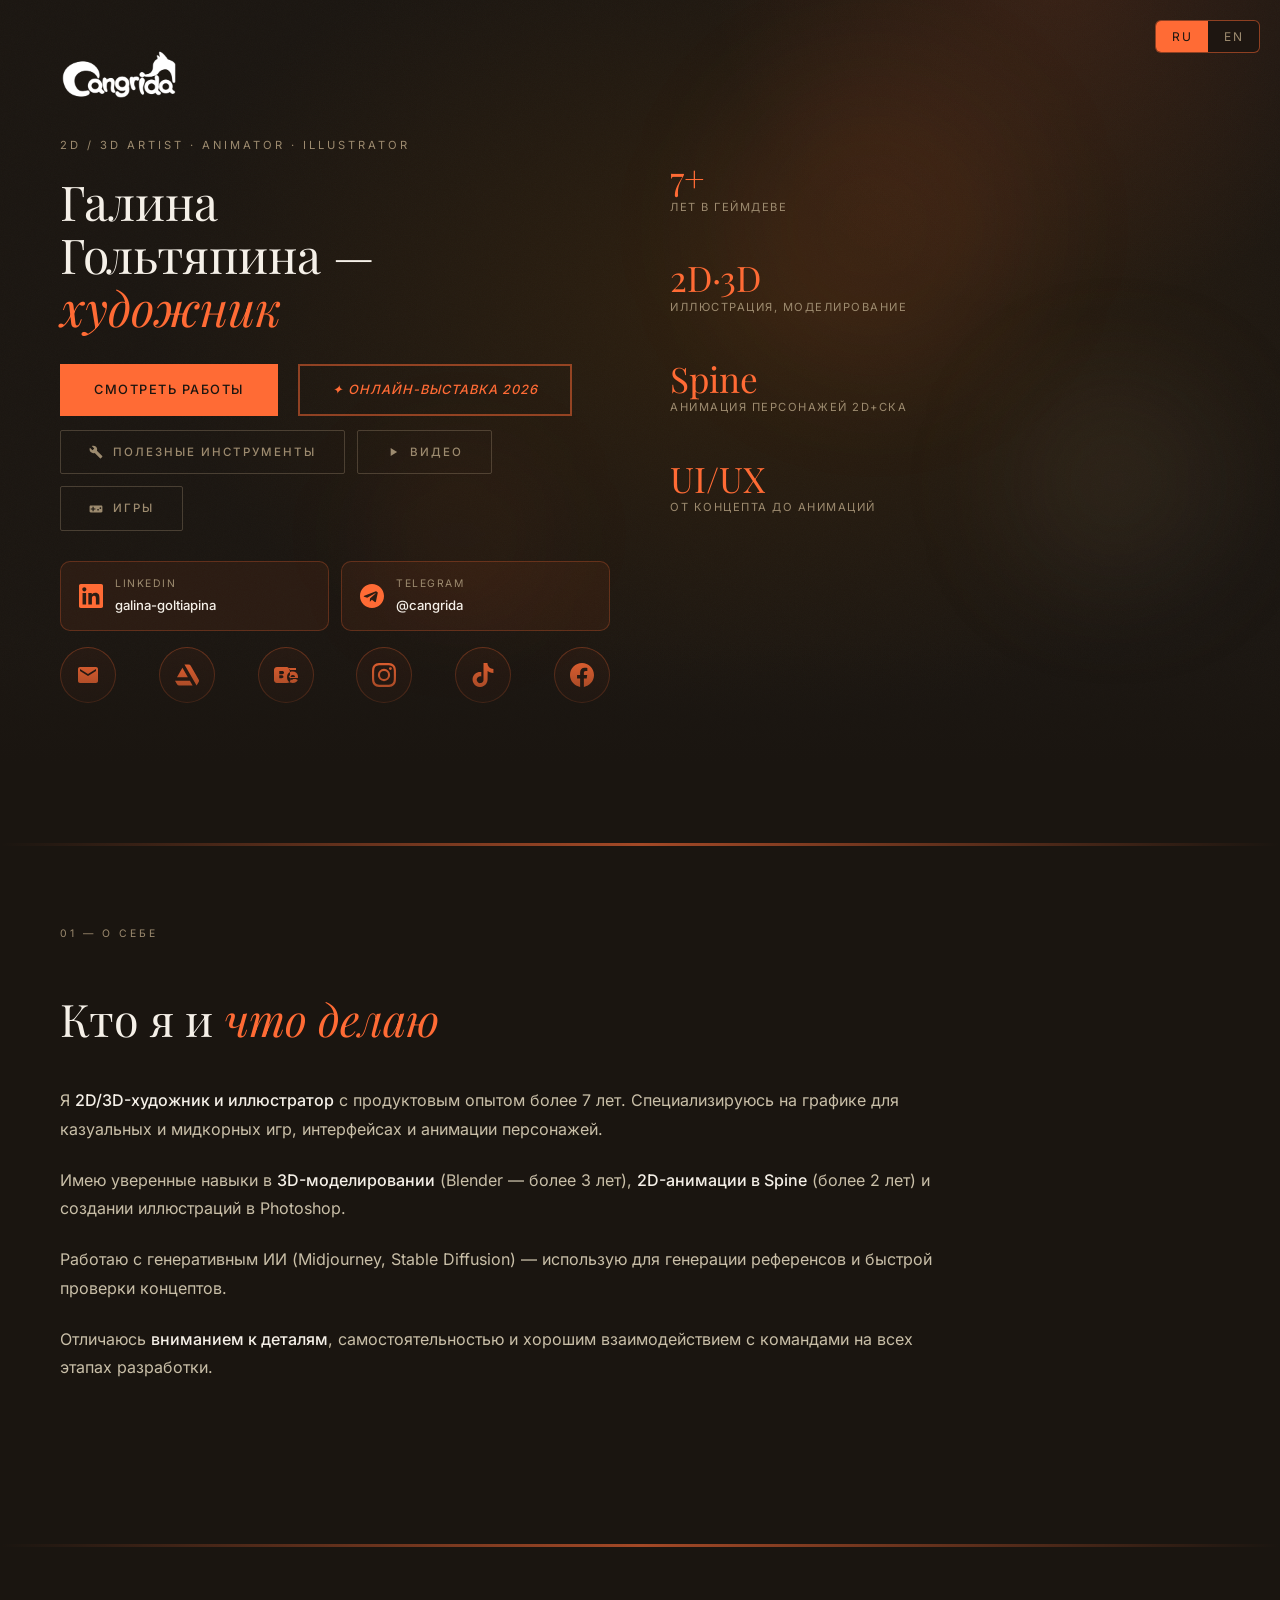
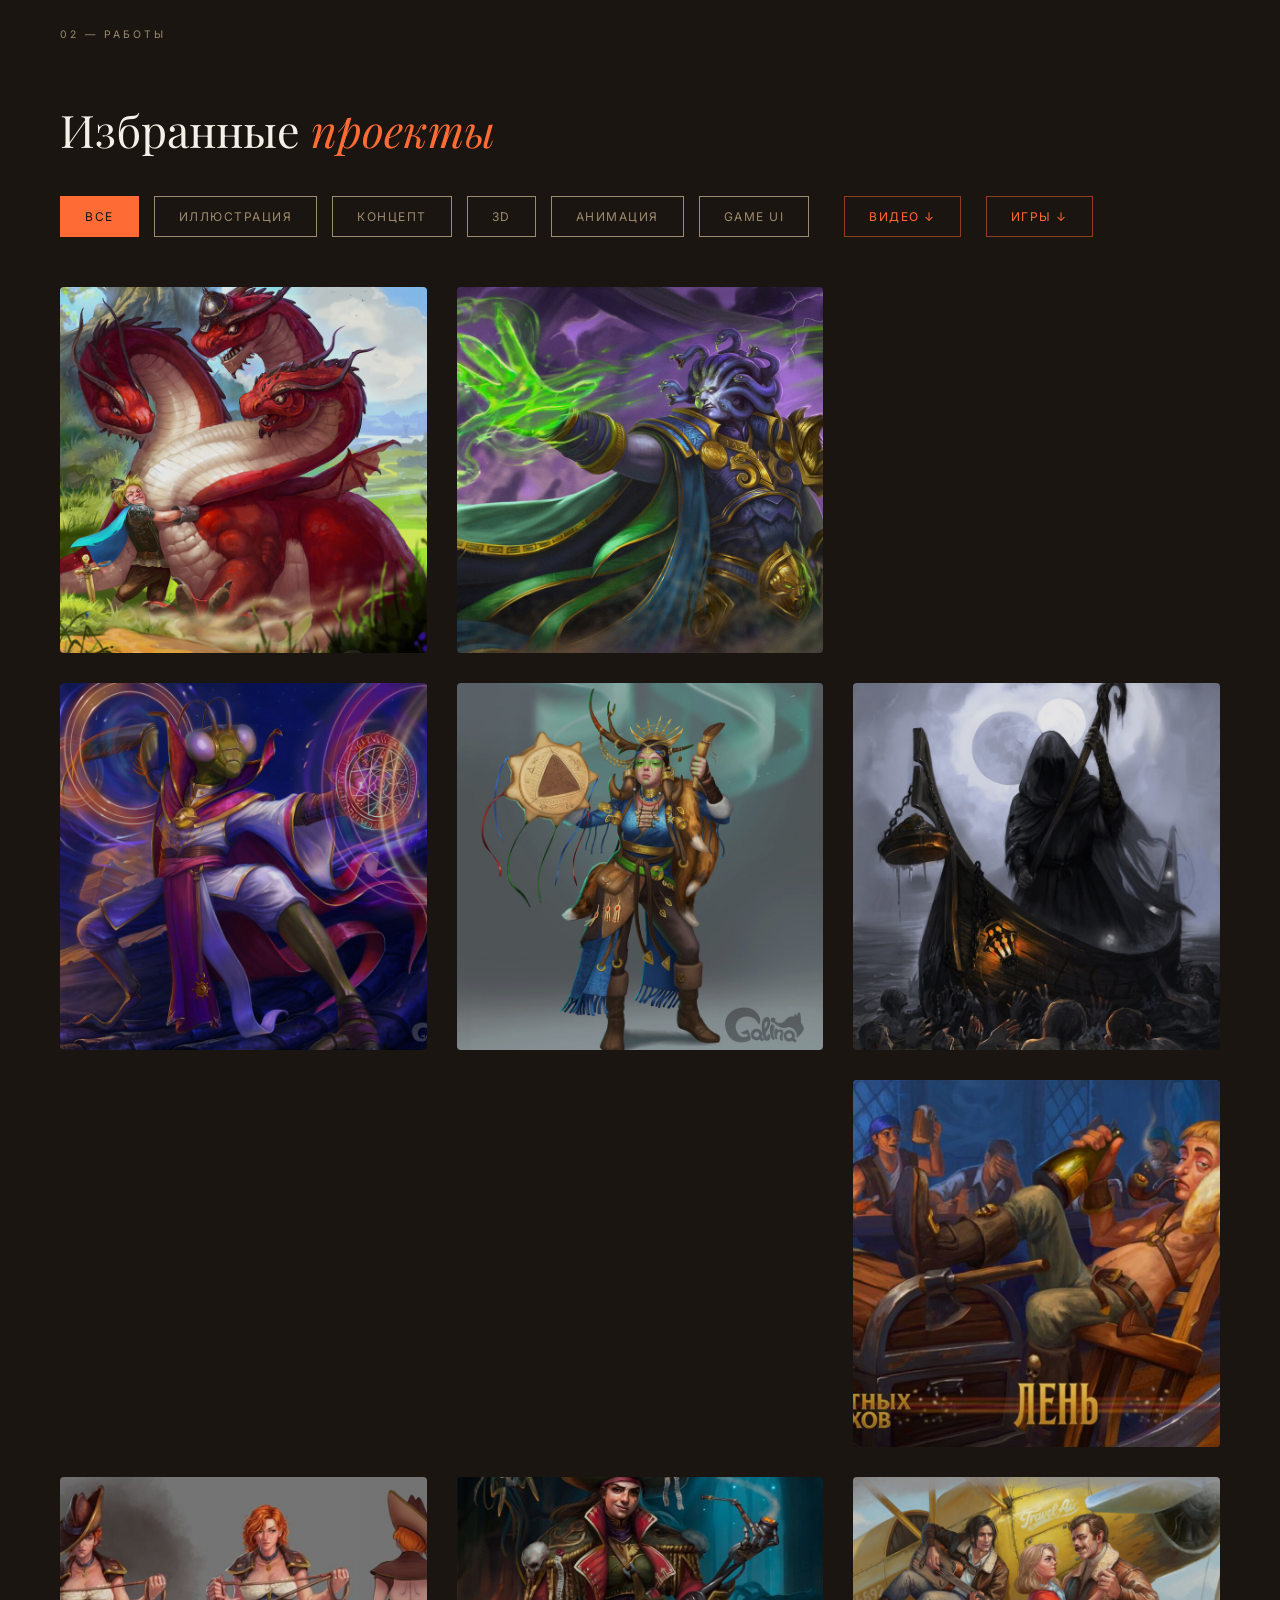
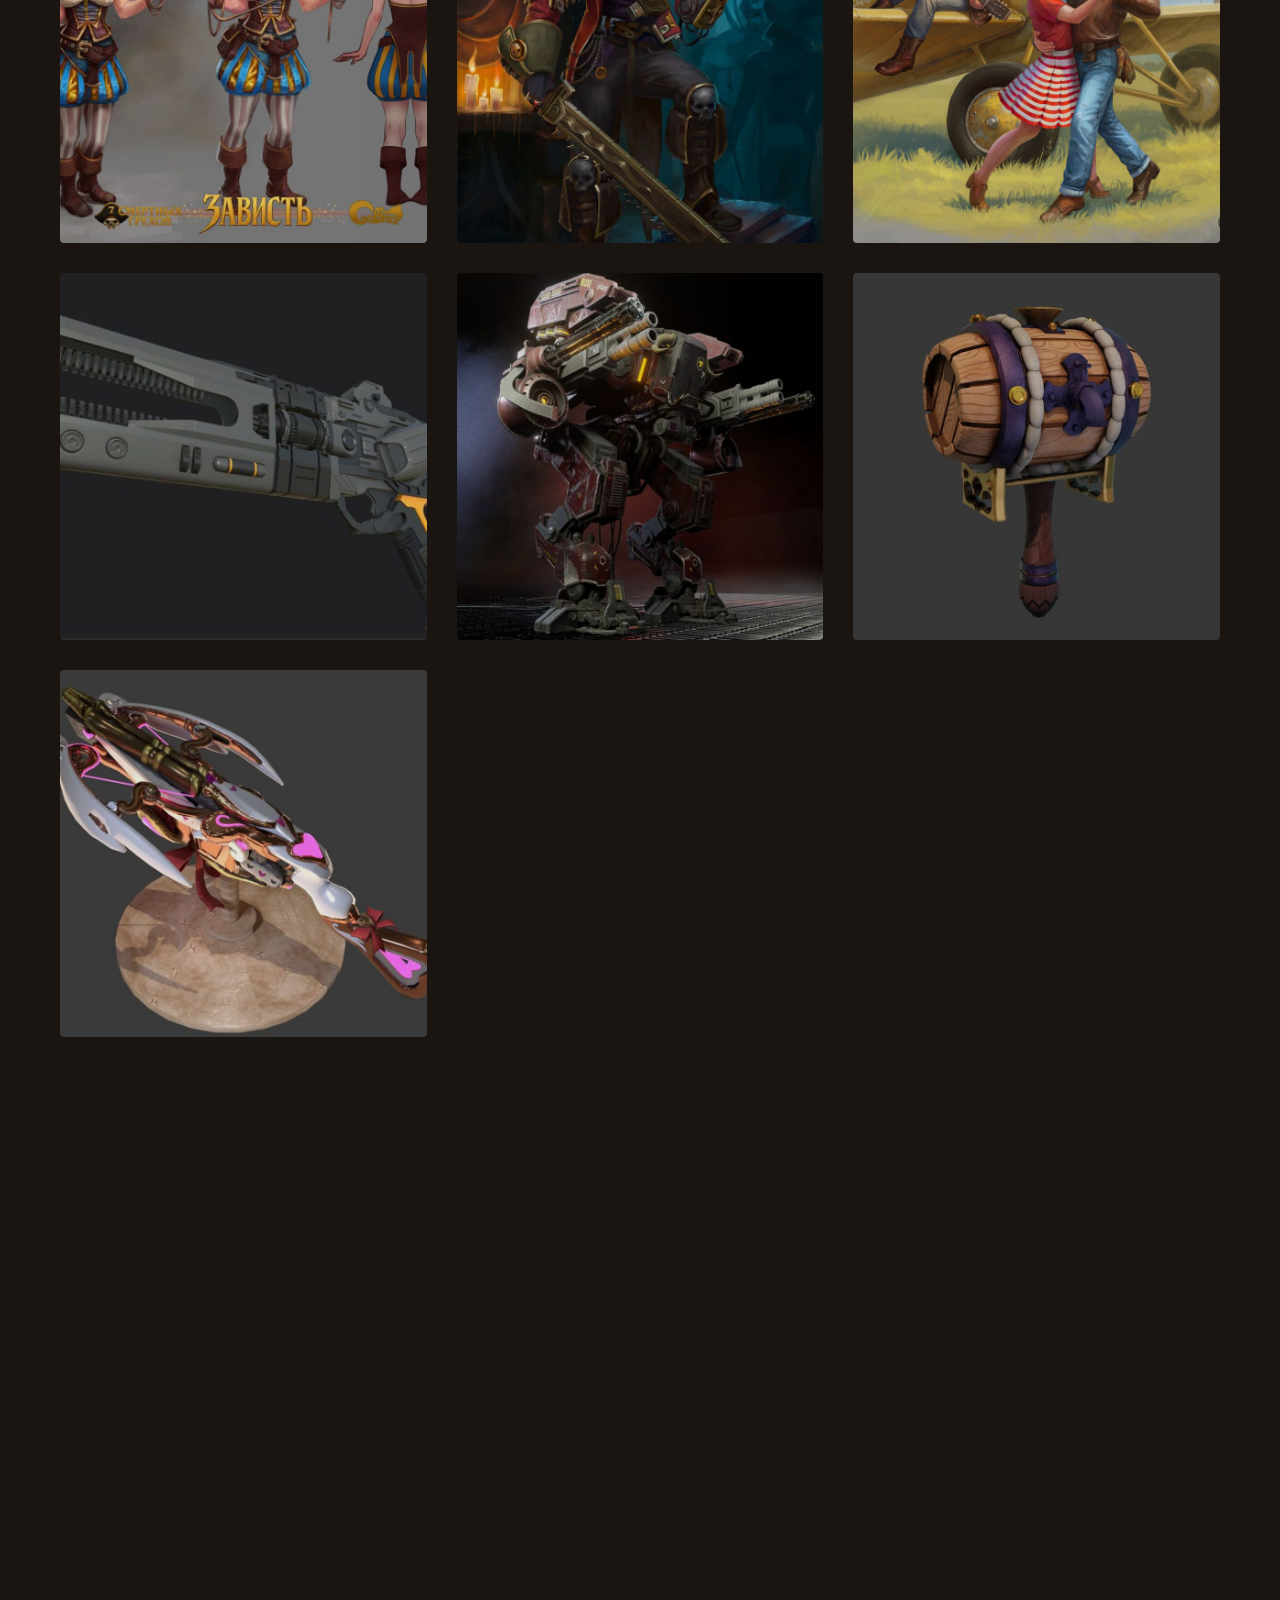
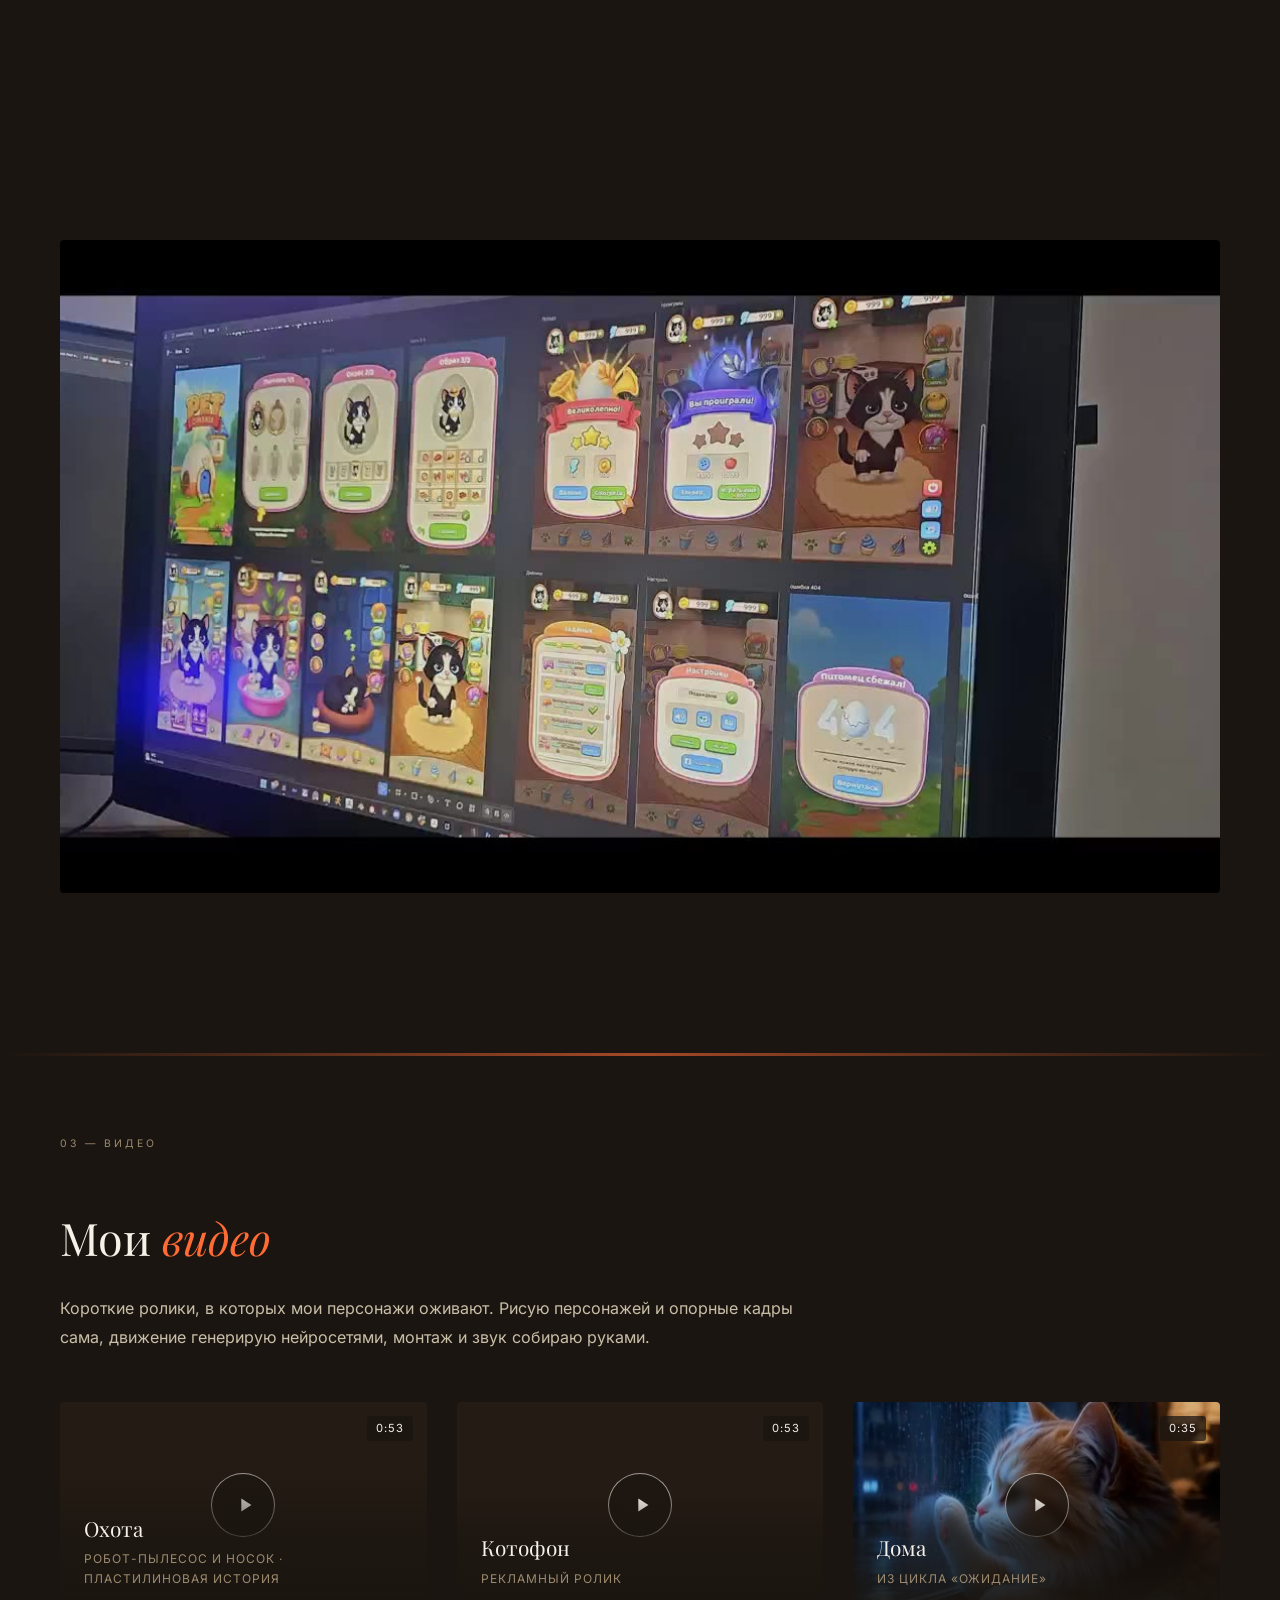
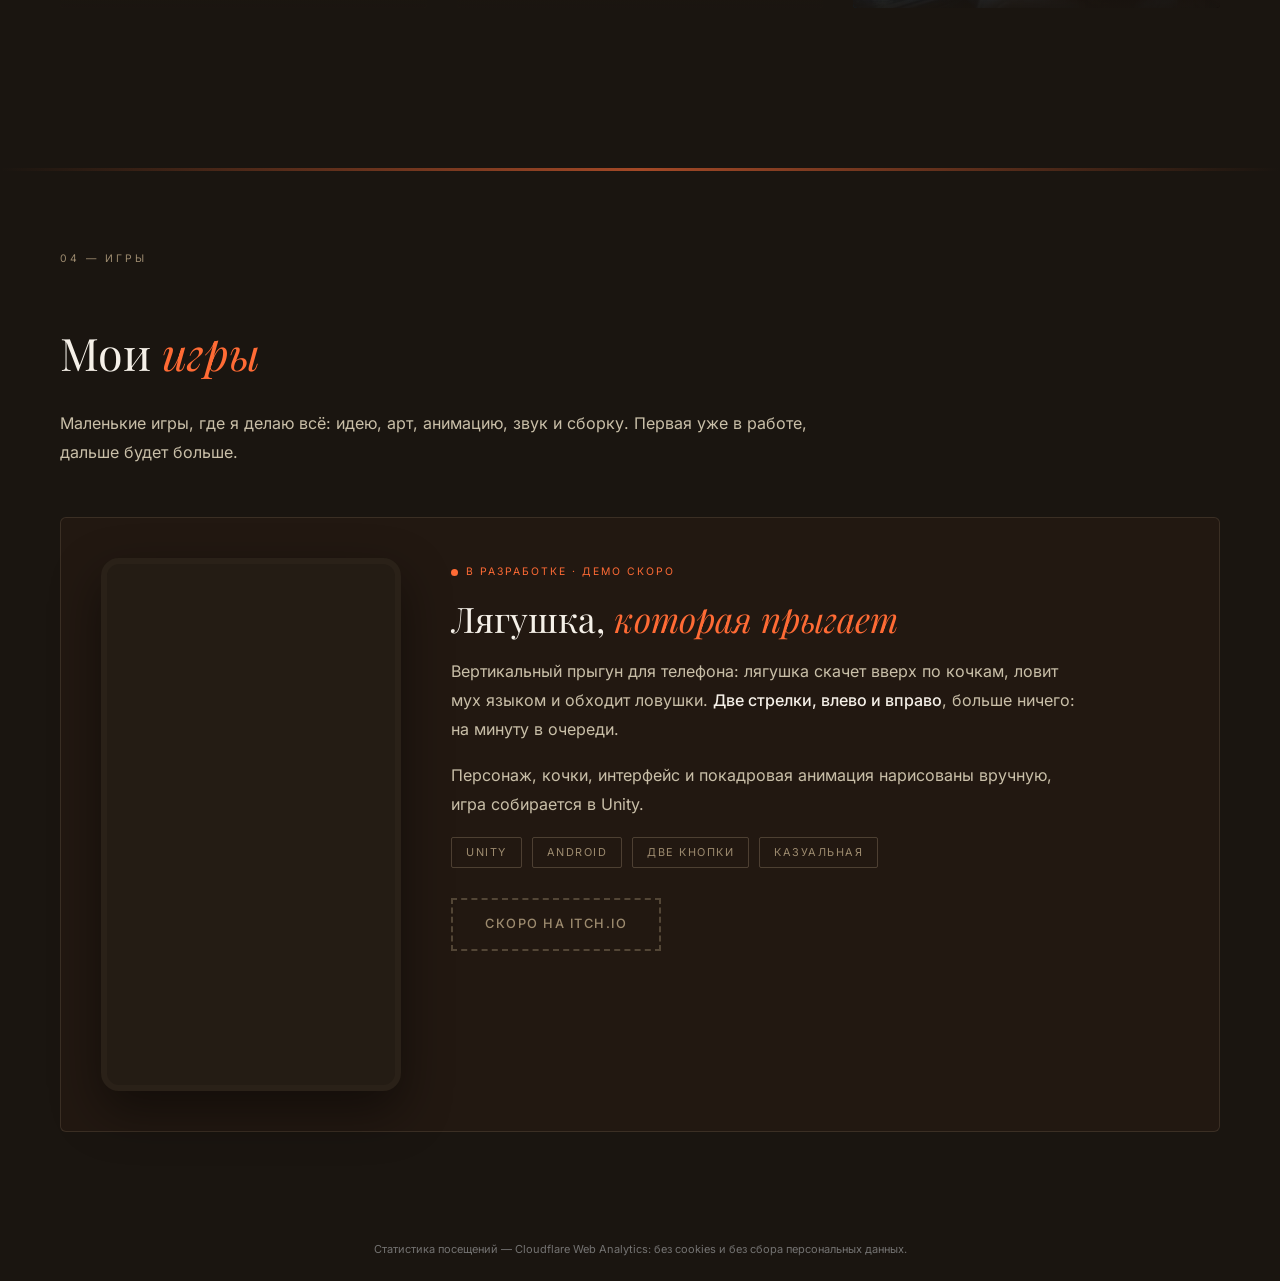
==== commit d45fb71d: "Кнопки «Видео» и «Игры» в ряду фильтров работ Co-Authored-By: Claude Fable 5.1 <noreply@anthropic.co" ====
--- a/index.html
+++ b/index.html
@@ -621,6 +621,23 @@
         .filter-btn:hover {
             color: #ff6b35;
             border-color: #ff6b35;
+        }
+
+        .filter-link {
+            text-decoration: none;
+            color: #ff6b35;
+            border-color: rgba(255, 107, 53, 0.5);
+            margin-left: 10px;
+        }
+
+        .filter-link:hover {
+            background: rgba(255, 107, 53, 0.1);
+        }
+
+        .filter-link:first-of-type { margin-left: 20px; }
+
+        @media (max-width: 768px) {
+            .filter-link, .filter-link:first-of-type { margin-left: 0; }
         }
 
         .filter-btn.active {
@@ -1263,6 +1280,8 @@
                 <button class="filter-btn" data-filter="3d">3D</button>
                 <button class="filter-btn" data-filter="animation" data-i18n="f_anim">Анимация</button>
                 <button class="filter-btn" data-filter="gameui">Game UI</button>
+                <a href="#video" class="filter-btn filter-link"><span data-i18n="btn_video">Видео</span> ↓</a>
+                <a href="#games" class="filter-btn filter-link"><span data-i18n="btn_games">Игры</span> ↓</a>
             </div>
         </div>
 
@@ -1502,7 +1521,7 @@
         });
 
         // ===== Portfolio Filter =====
-        const filterButtons = document.querySelectorAll('.filter-btn');
+        const filterButtons = document.querySelectorAll('.filter-btn:not(.filter-link)');
         const portfolioItems = document.querySelectorAll('.portfolio-item, .portfolio-item-fullwidth');
 
         filterButtons.forEach(button => {
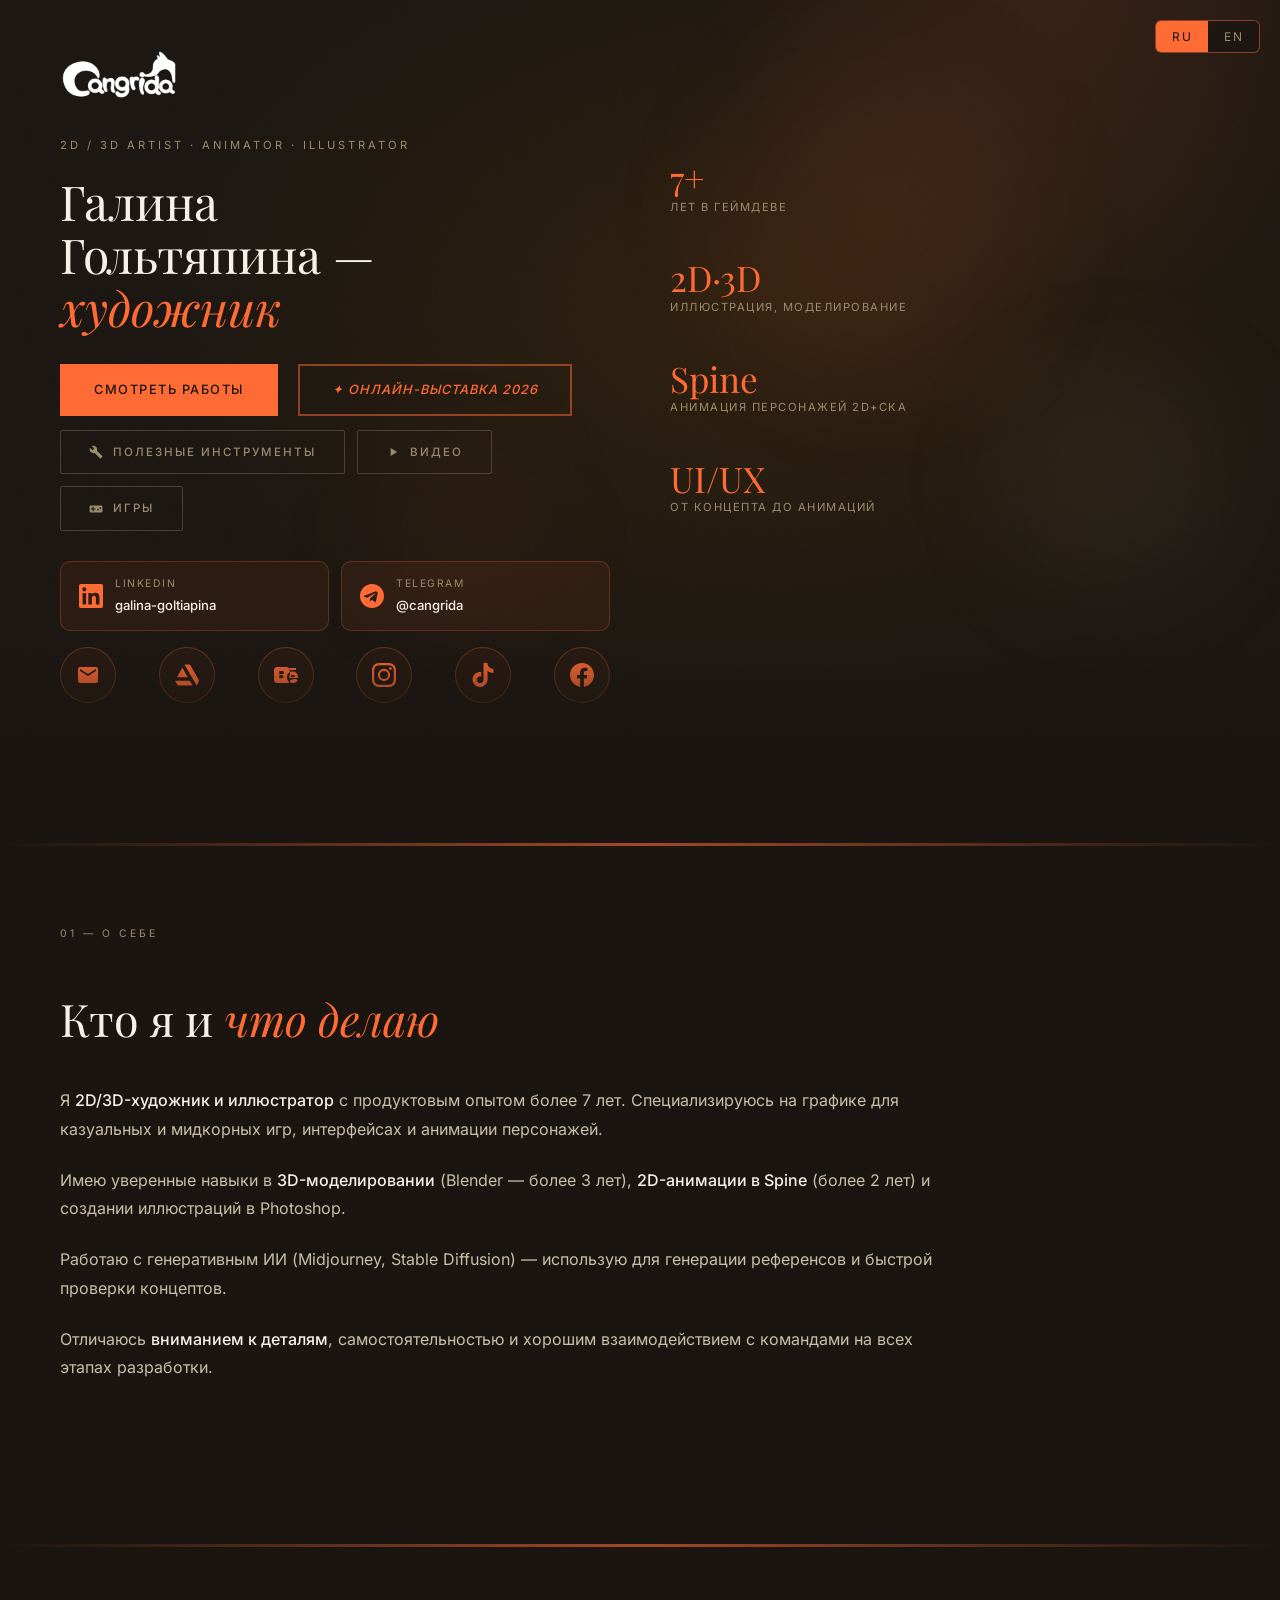
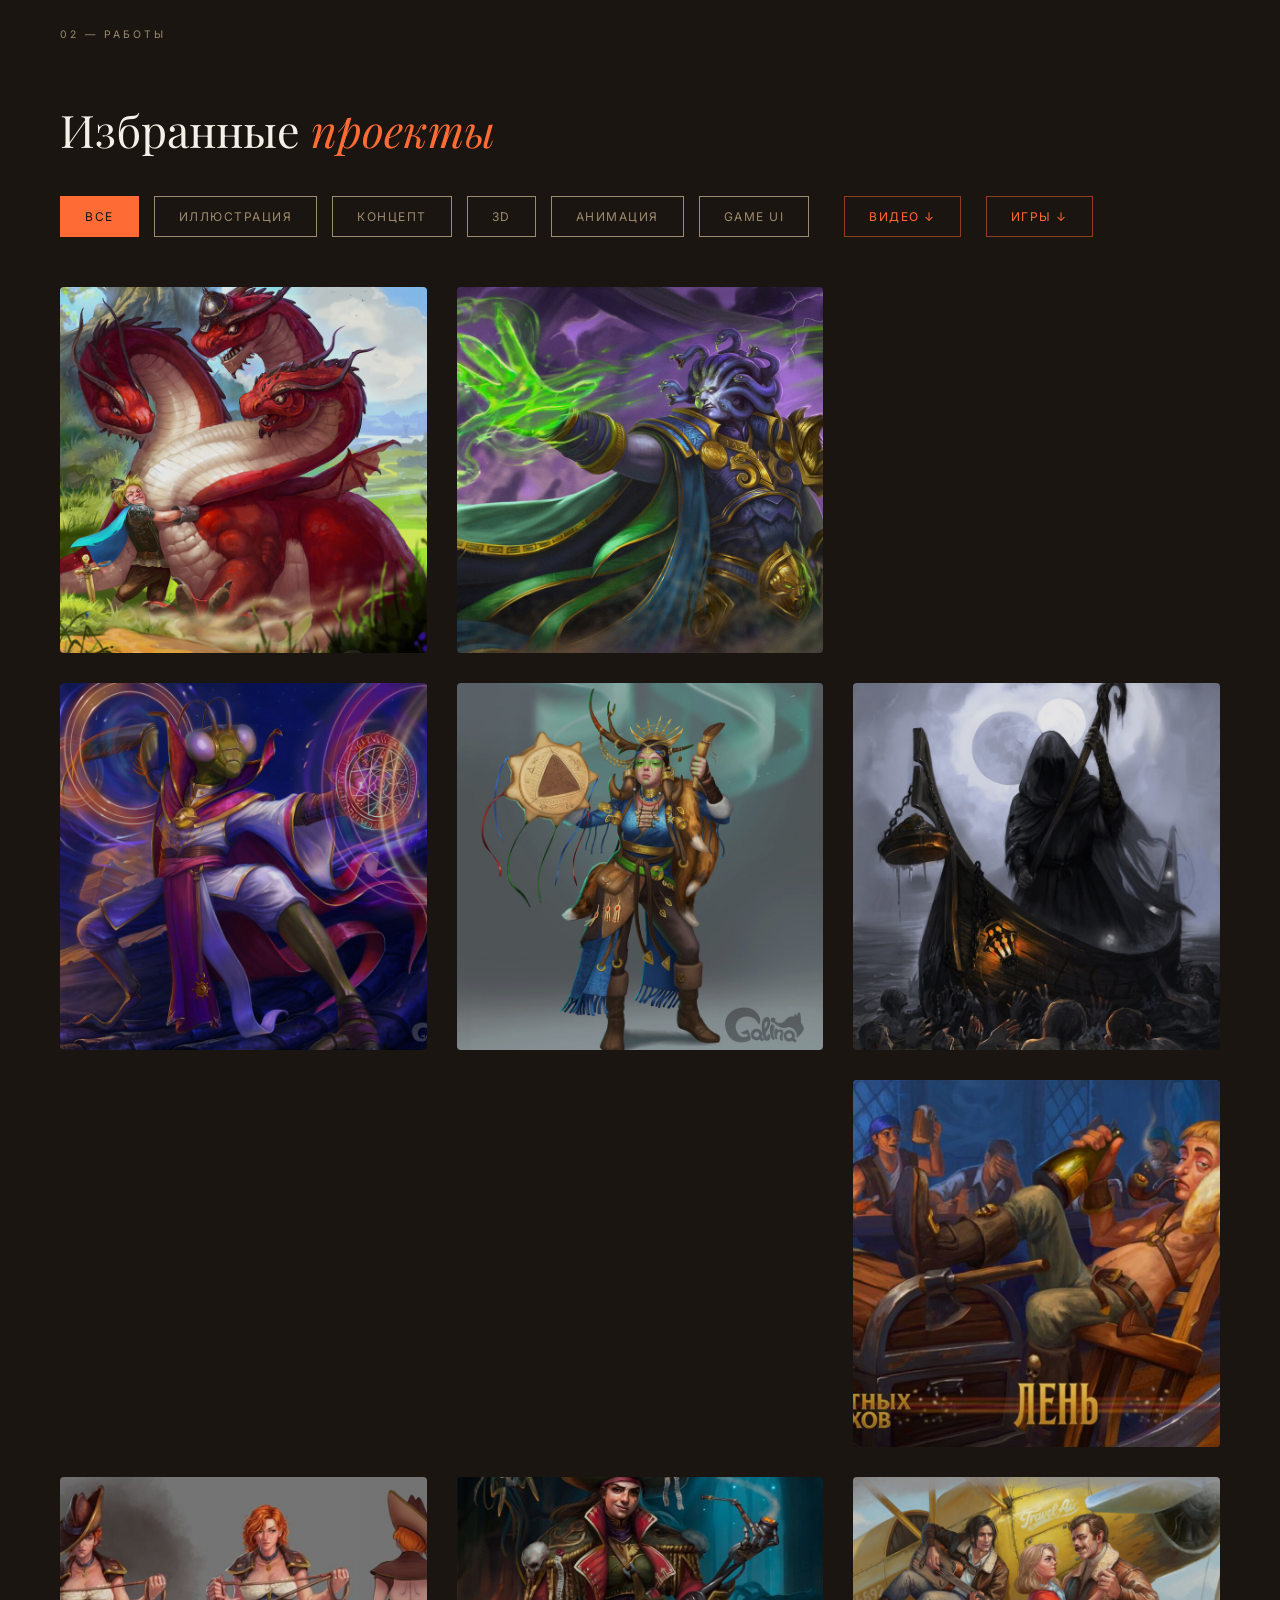
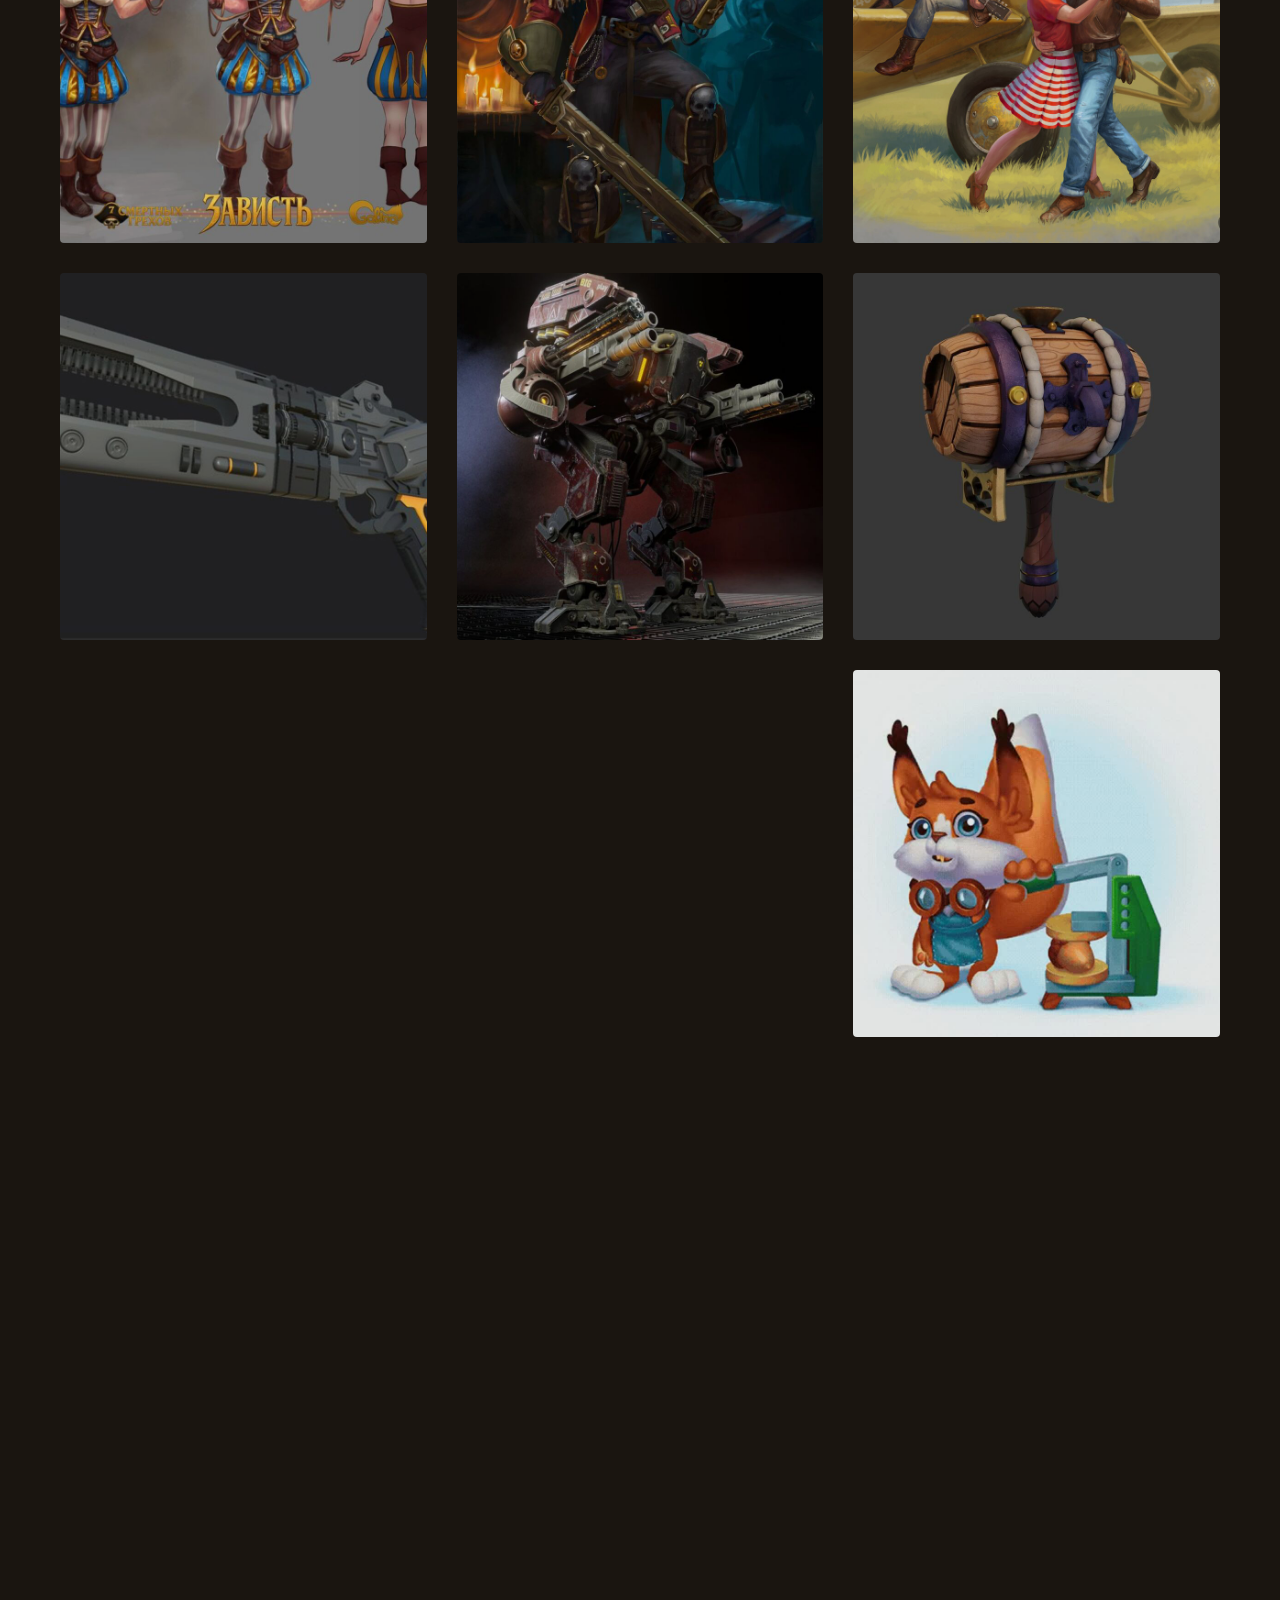
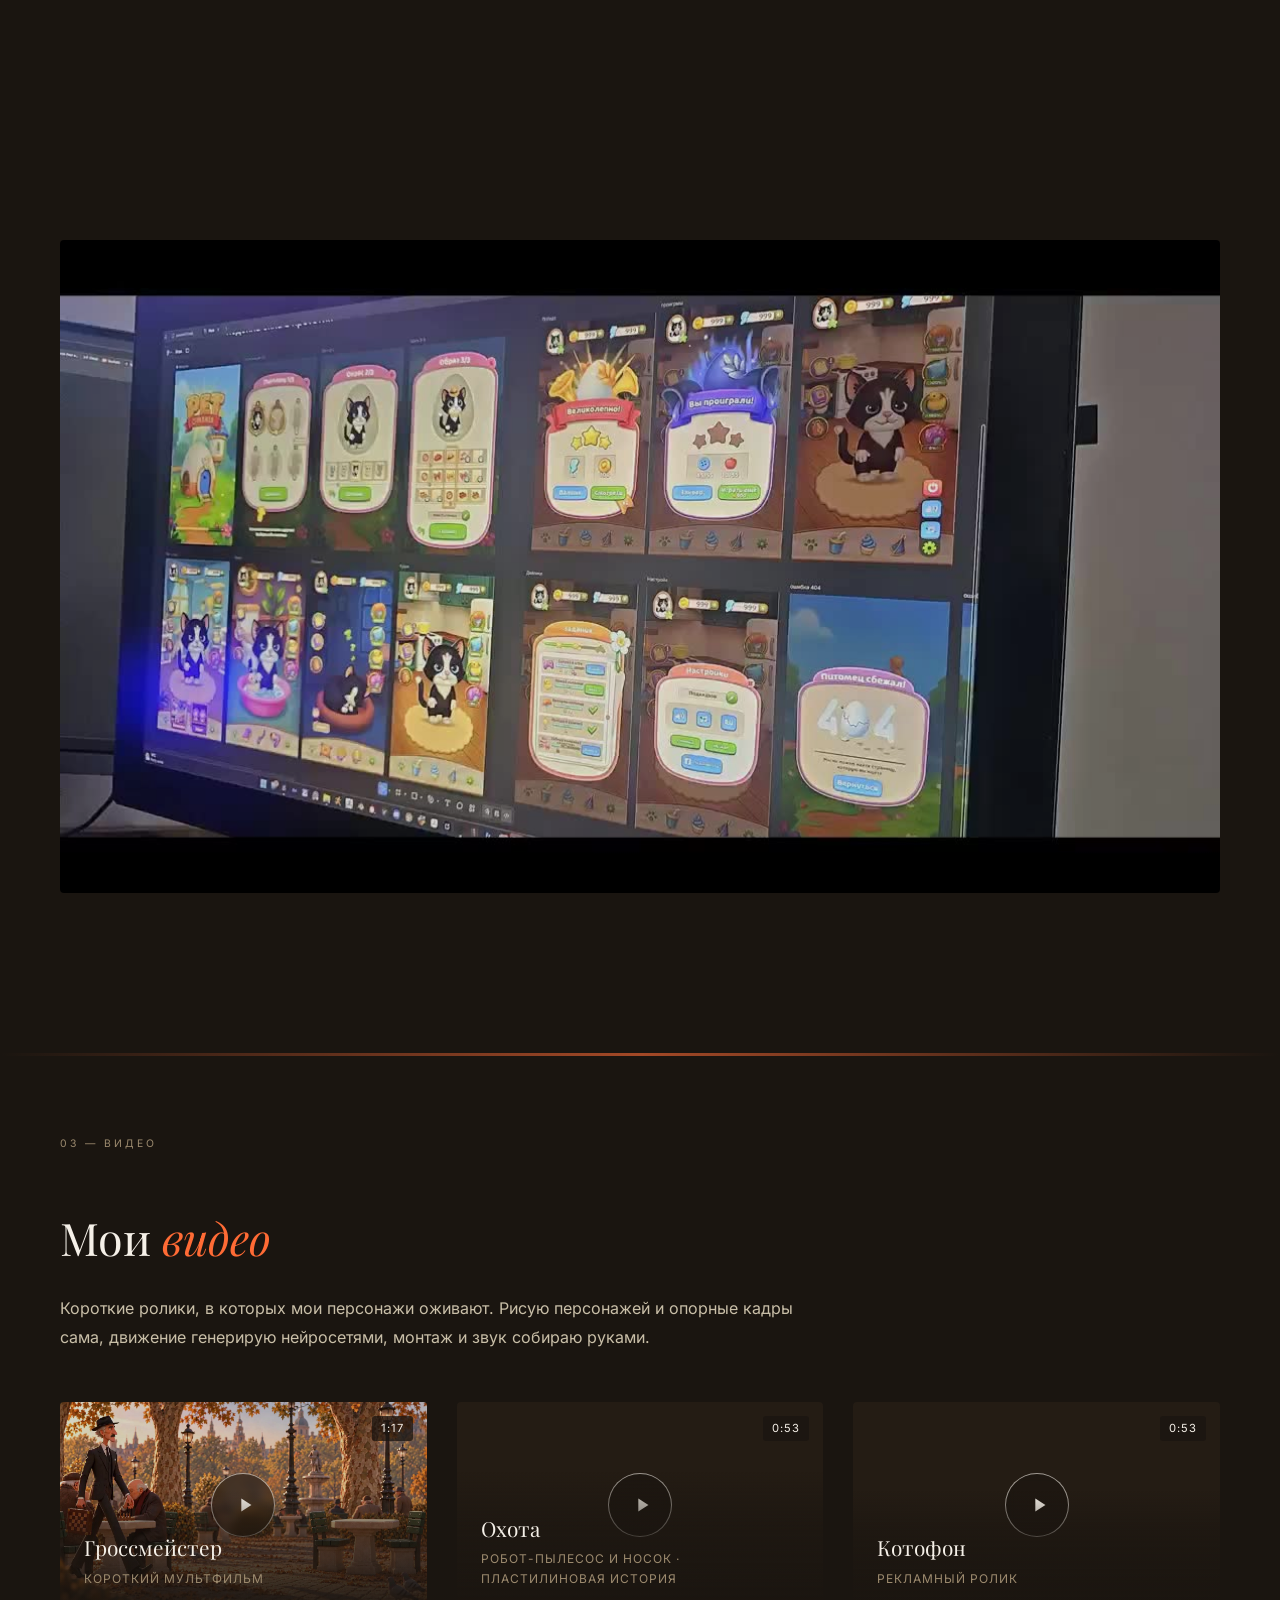
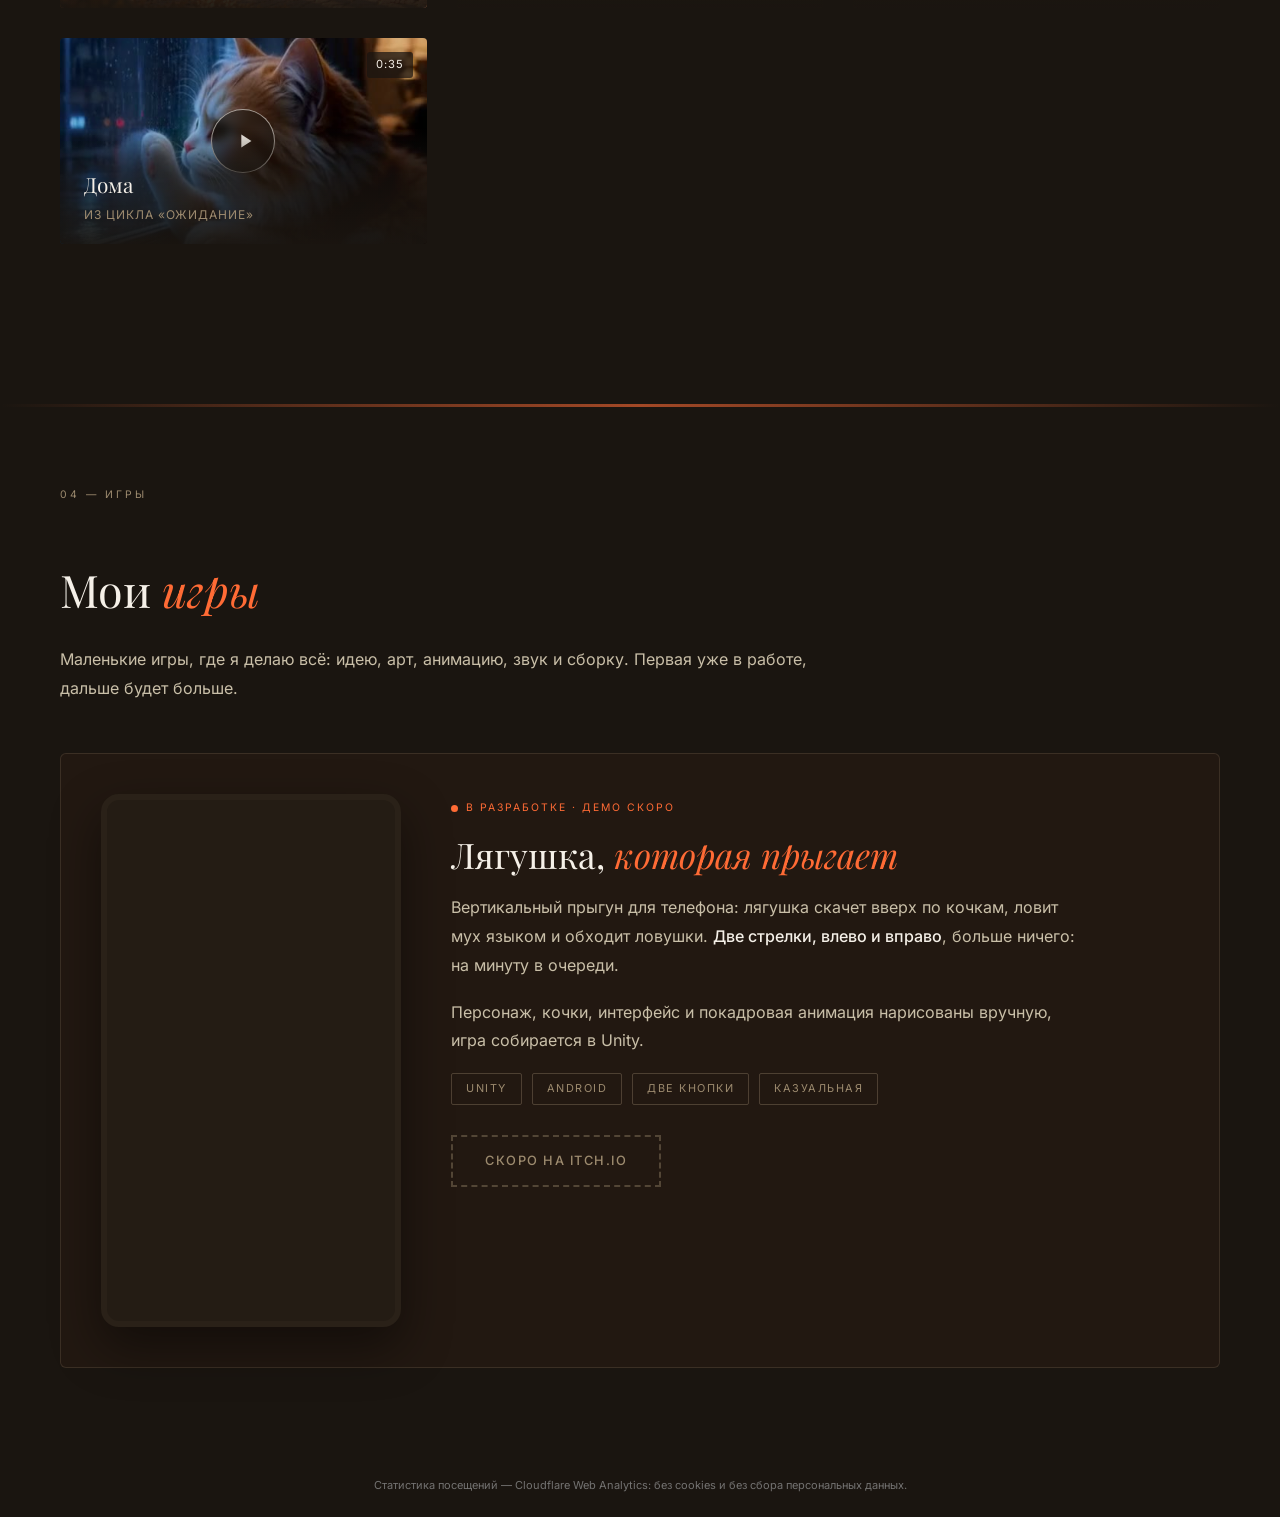
==== commit a5d3cc06: "Видео: «Гроссмейстер», короткий мультфильм (ru/en) Co-Authored-By: Claude Opus 5.5 (1M context) <nor" ====
--- a/index.html
+++ b/index.html
@@ -9,6 +9,9 @@
     <meta name="description" content="Галина Гольтяпина (Cangrida) — 2D/3D-художник, аниматор и иллюстратор. 7+ лет в геймдеве: иллюстрация, Spine-анимация, 3D в Blender, Game UI. Портфолио и онлайн-выставка.">
     <meta name="author" content="Галина Гольтяпина">
     <link rel="canonical" href="https://cangrida.com/">
+    <link rel="alternate" hreflang="ru" href="https://cangrida.com/">
+    <link rel="alternate" hreflang="en" href="https://cangrida.com/en.html">
+    <link rel="alternate" hreflang="x-default" href="https://cangrida.com/">
 
     <!-- ===== Open Graph (Instagram, TikTok, LinkedIn, Telegram, VK и др.) ===== -->
     <meta property="og:type" content="website">
@@ -1401,6 +1404,12 @@
         </div>
 
         <div class="video-grid">
+            <!-- v6 --> <a class="video-card reveal" data-src="videos/grossmeyster-ru.mp4" data-src-en="videos/grossmeyster-en.mp4" data-ratio="16/9">
+                <img src="posters/v-grossmeyster.jpg" width="1344" height="768" loading="lazy" decoding="async" alt="Гроссмейстер">
+                <span class="video-dur">1:17</span>
+                <span class="play-badge"><svg viewBox="0 0 24 24" xmlns="http://www.w3.org/2000/svg"><path d="M8 5v14l11-7z"/></svg></span>
+                <div class="video-meta"><h3 data-i18n="v6">Гроссмейстер</h3><p data-i18n="v6c">Короткий мультфильм</p></div>
+            </a>
             <!-- v3 --> <a class="video-card reveal" data-src="videos/robot-nosok-ru.mp4" data-src-en="videos/robot-nosok-en.mp4" data-ratio="4/3">
                 <img src="posters/v-robot-nosok.jpg" width="1184" height="896" loading="lazy" decoding="async" alt="Охота">
                 <span class="video-dur">0:53</span>
@@ -1715,6 +1724,8 @@
             v4c: { ru: 'Рекламный ролик', en: 'Commercial' },
             v5:  { ru: 'Дома', en: 'Home' },
             v5c: { ru: 'Из цикла «Ожидание»', en: 'From the “Waiting” series' },
+            v6:  { ru: 'Гроссмейстер', en: 'Grandmaster' },
+            v6c: { ru: 'Короткий мультфильм', en: 'A short animated film' },
             games_label: { ru: '04 — Игры', en: '04 — Games' },
             games_title: {
                 ru: 'Мои <span class="accent">игры</span>',
@@ -1755,6 +1766,11 @@
                 b.classList.toggle('active', b.dataset.lang === lang);
             });
             try { localStorage.setItem('lang', lang); } catch (e) {}
+            if (history.replaceState) {
+                const u = new URL(location.href);
+                if (lang === 'en') u.searchParams.set('lang', 'en'); else u.searchParams.delete('lang');
+                history.replaceState(null, '', u.pathname + u.search + u.hash);
+            }
         }
 
         document.querySelectorAll('.lang-switch button').forEach(b => {
@@ -1762,8 +1778,11 @@
         });
 
         let savedLang = 'ru';
-        try { savedLang = localStorage.getItem('lang') || 'ru'; } catch (e) {}
-        if (savedLang !== 'ru') applyLang(savedLang);
+        const urlLang = new URLSearchParams(location.search).get('lang');
+        if (urlLang === 'en' || urlLang === 'ru') savedLang = urlLang;
+        else if (window.PAGE_LANG) savedLang = window.PAGE_LANG;
+        else { try { savedLang = localStorage.getItem('lang') || 'ru'; } catch (e) {} }
+        applyLang(savedLang);
     </script>
 <footer style="text-align:center;padding:28px 16px 22px;font-size:11px;line-height:1.7;color:#8a8a8a;opacity:.8;"><style>html[lang=en] .pn-ru{display:none}html:not([lang=en]) .pn-en{display:none}</style><span class="pn-ru">Статистика посещений — Cloudflare Web Analytics: без cookies и без сбора персональных данных.</span><span class="pn-en">Visitor stats by Cloudflare Web Analytics — no cookies, no personal data.</span></footer>
 <!-- Cloudflare Web Analytics --><script type='module' src='https://static.cloudflareinsights.com/beacon.min.js' data-cf-beacon='{"token": "6cae0a70d4474688a8702682e8e27fd3"}'></script><!-- End Cloudflare Web Analytics -->
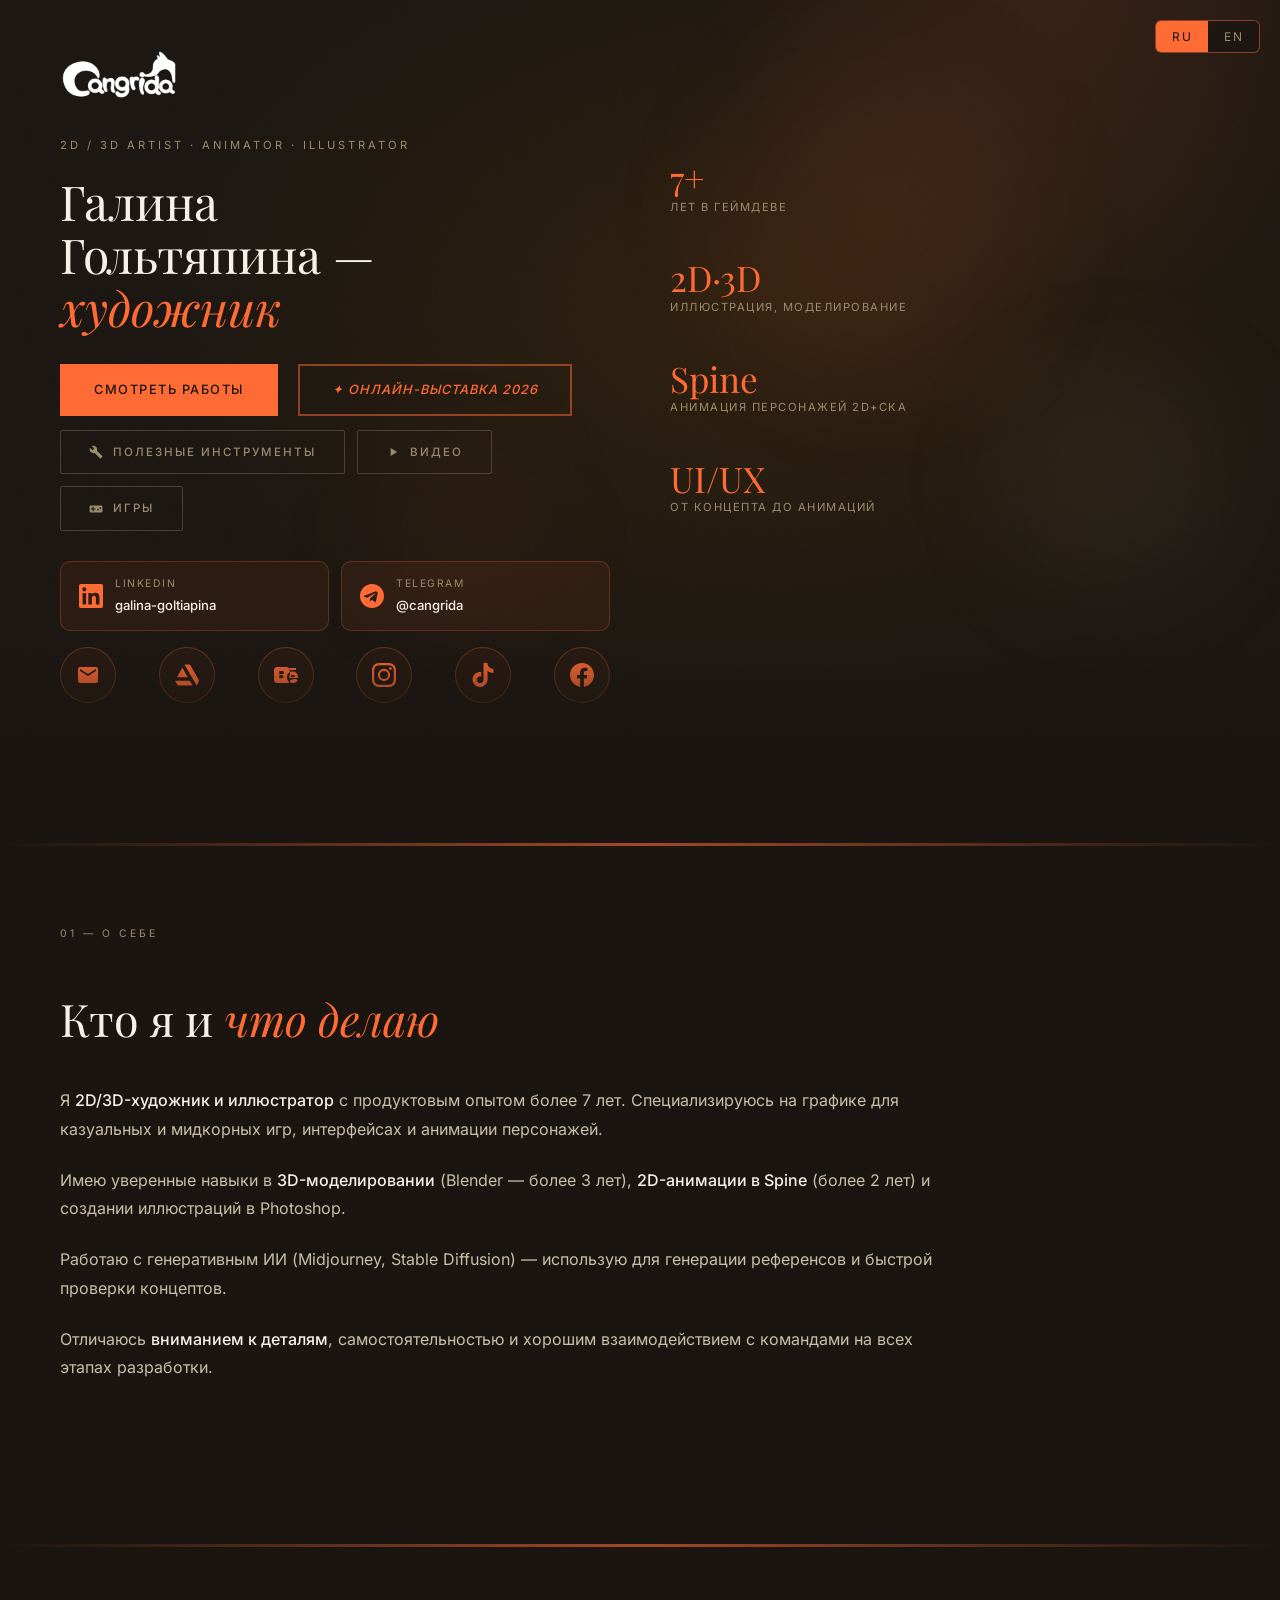
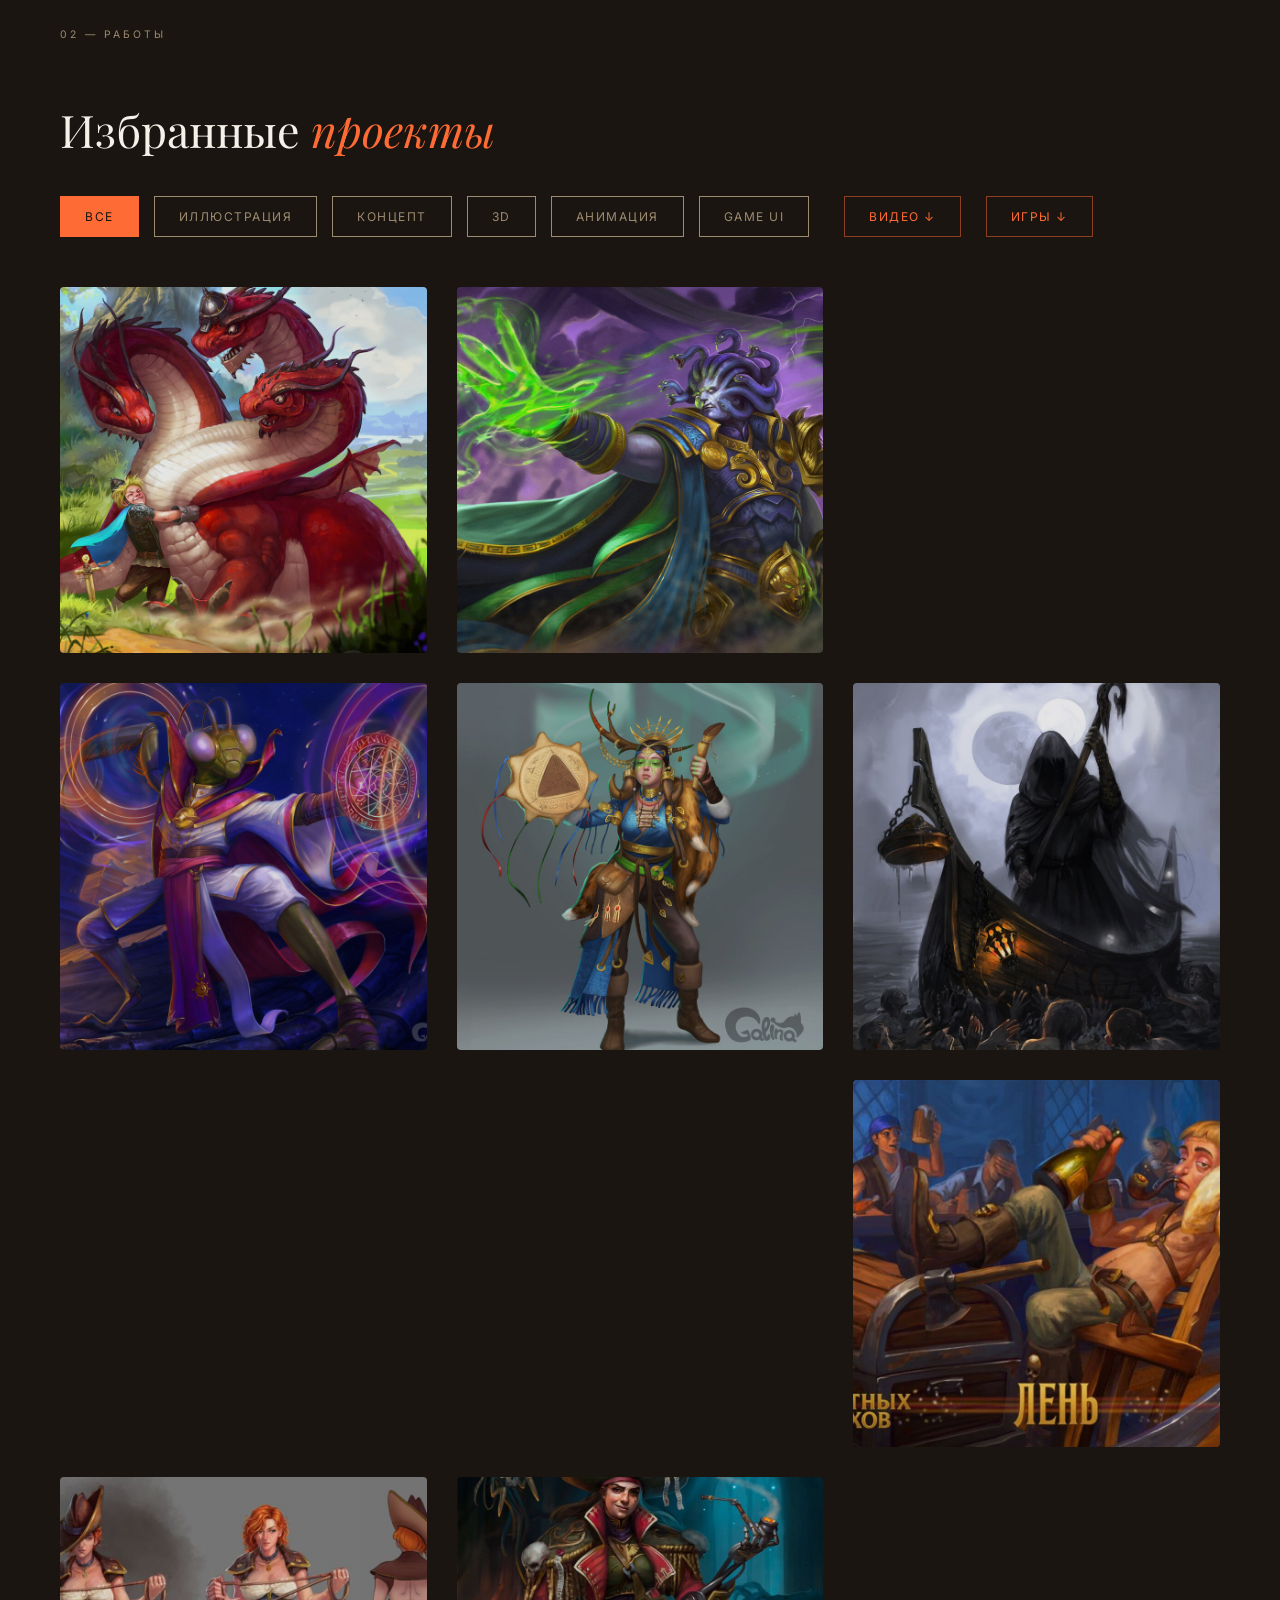
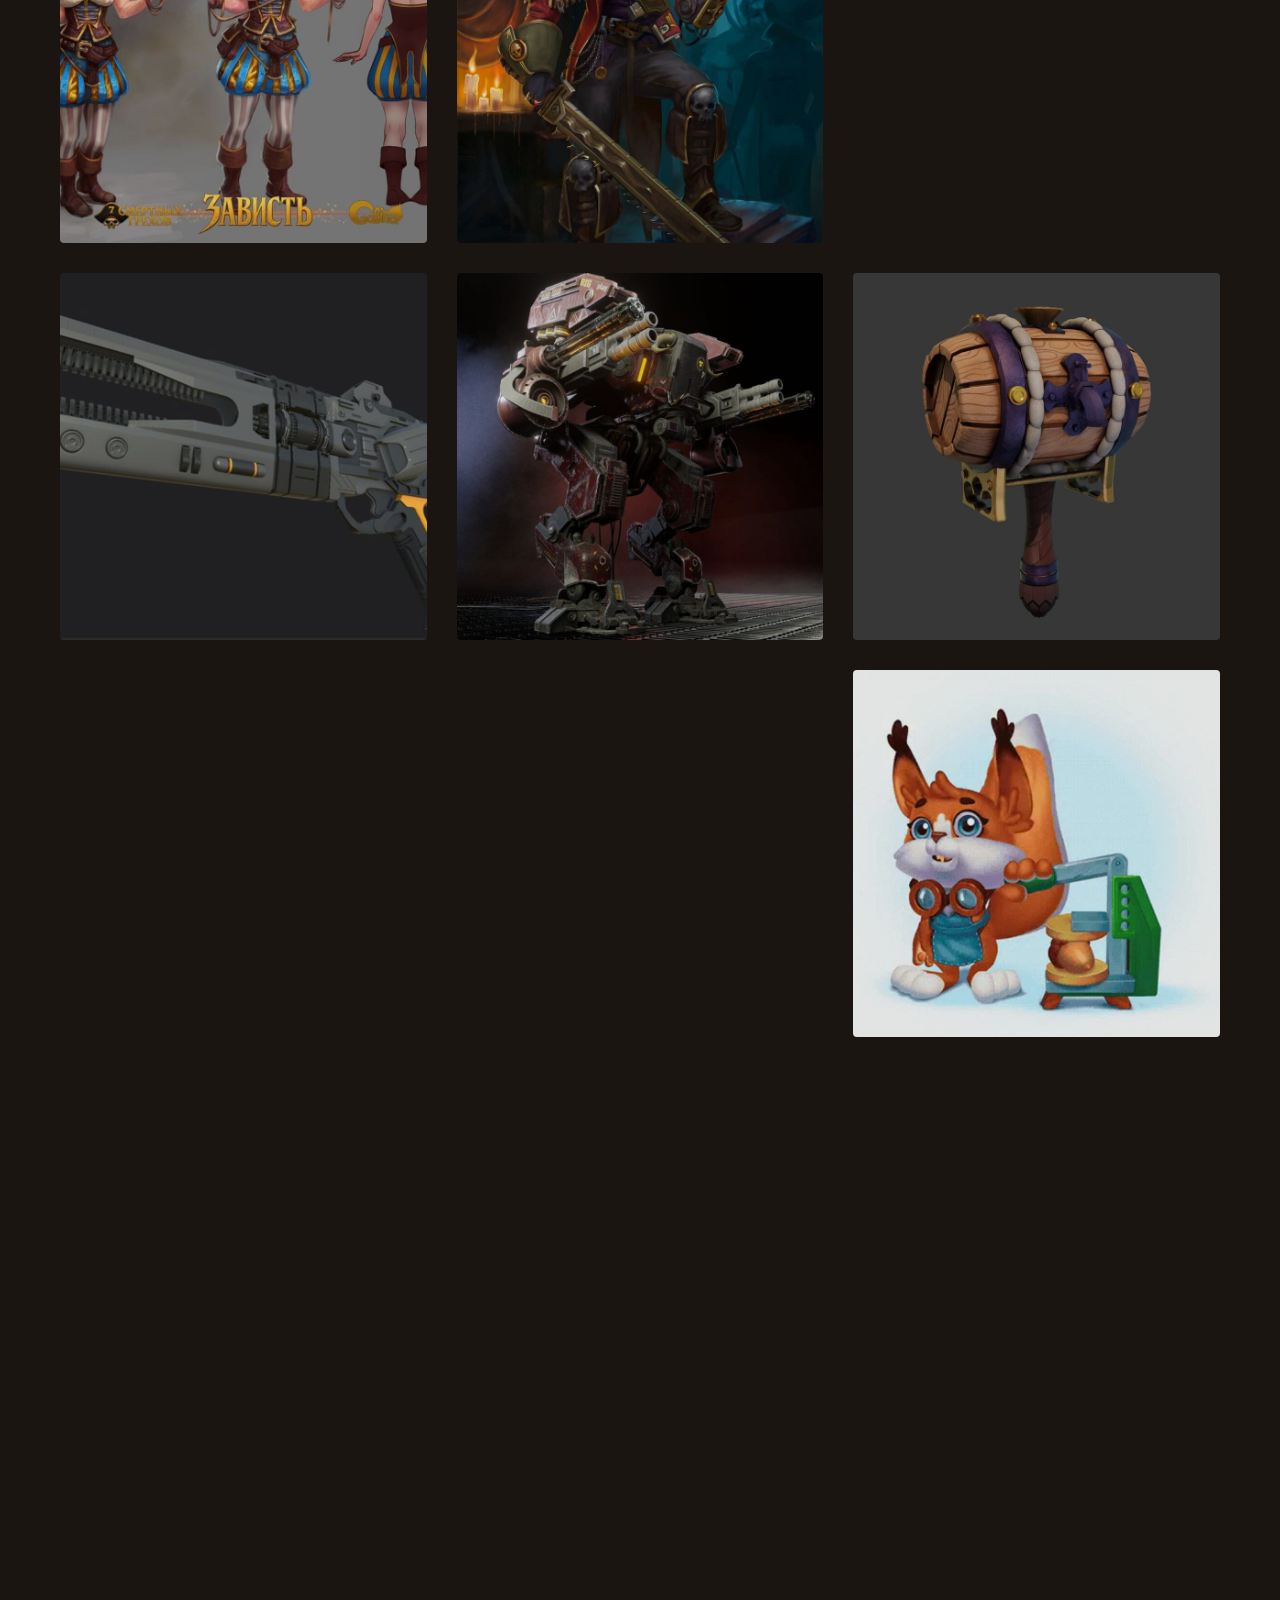
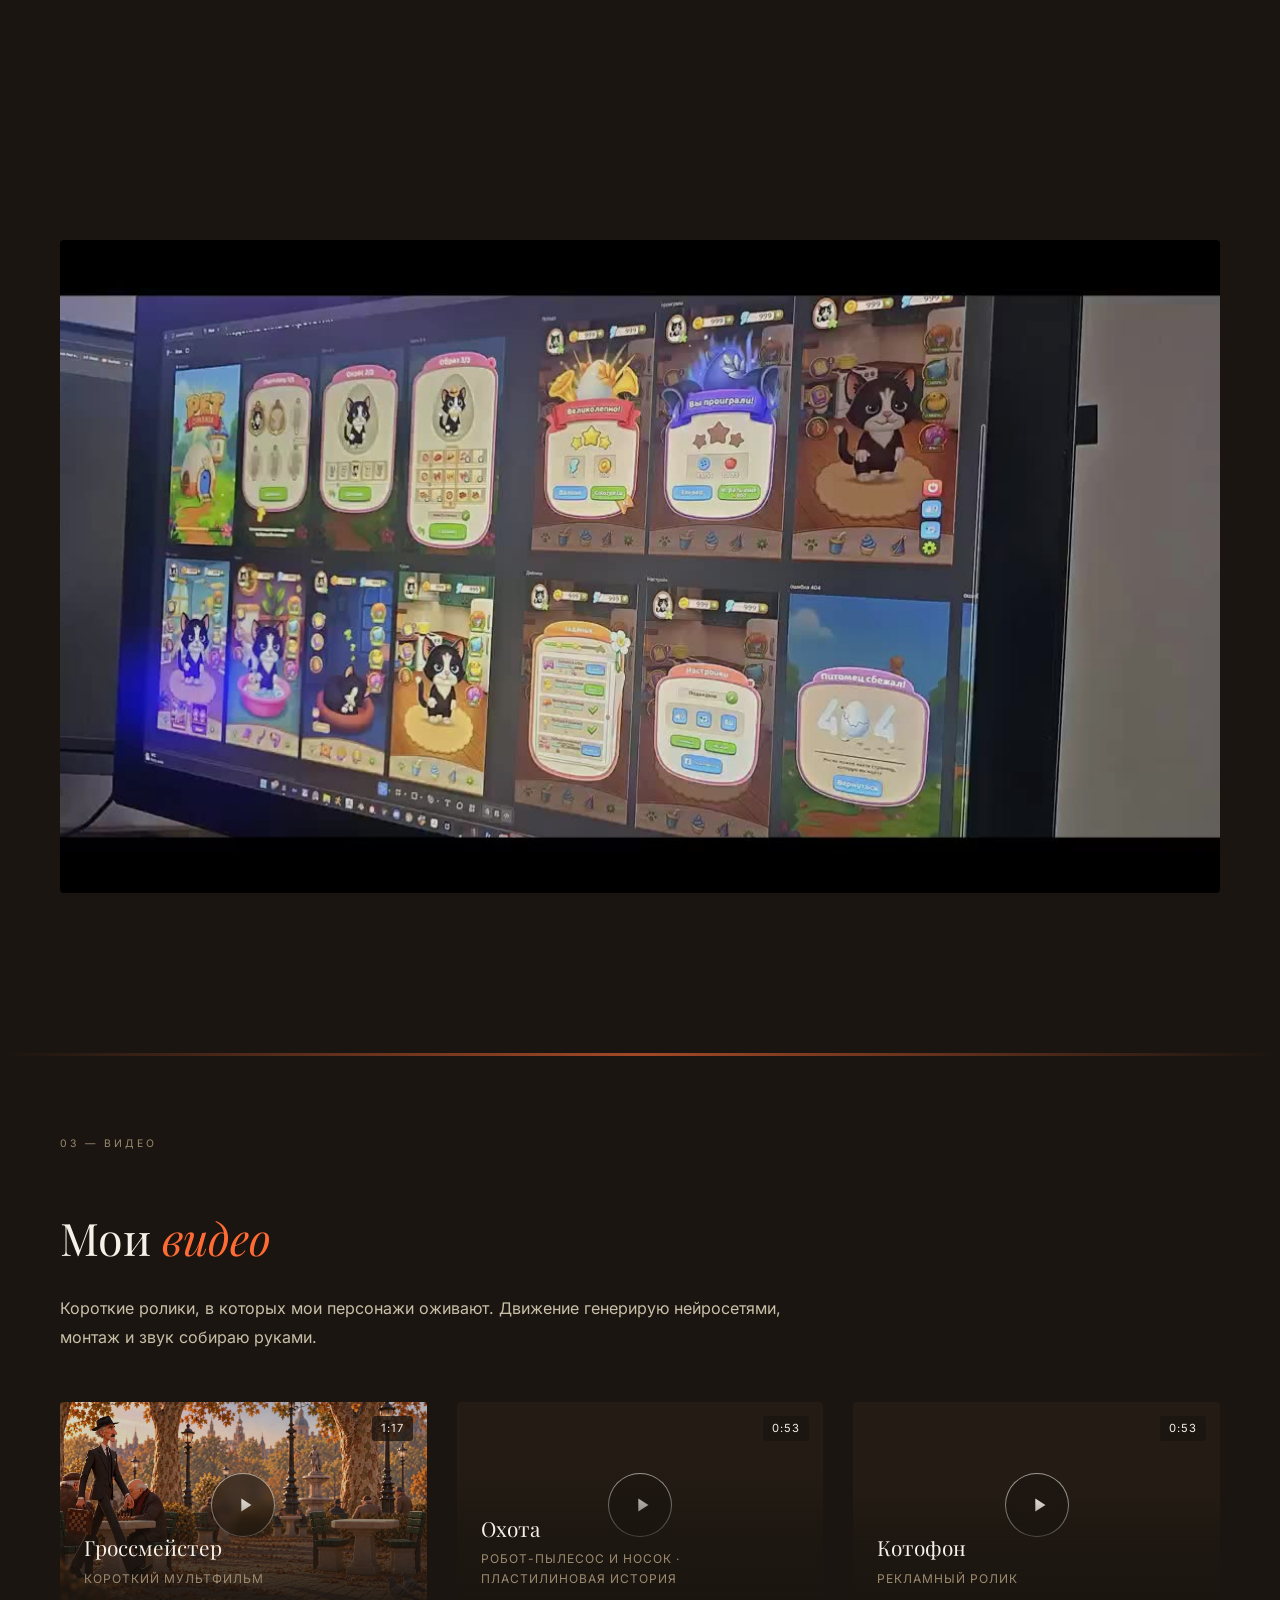
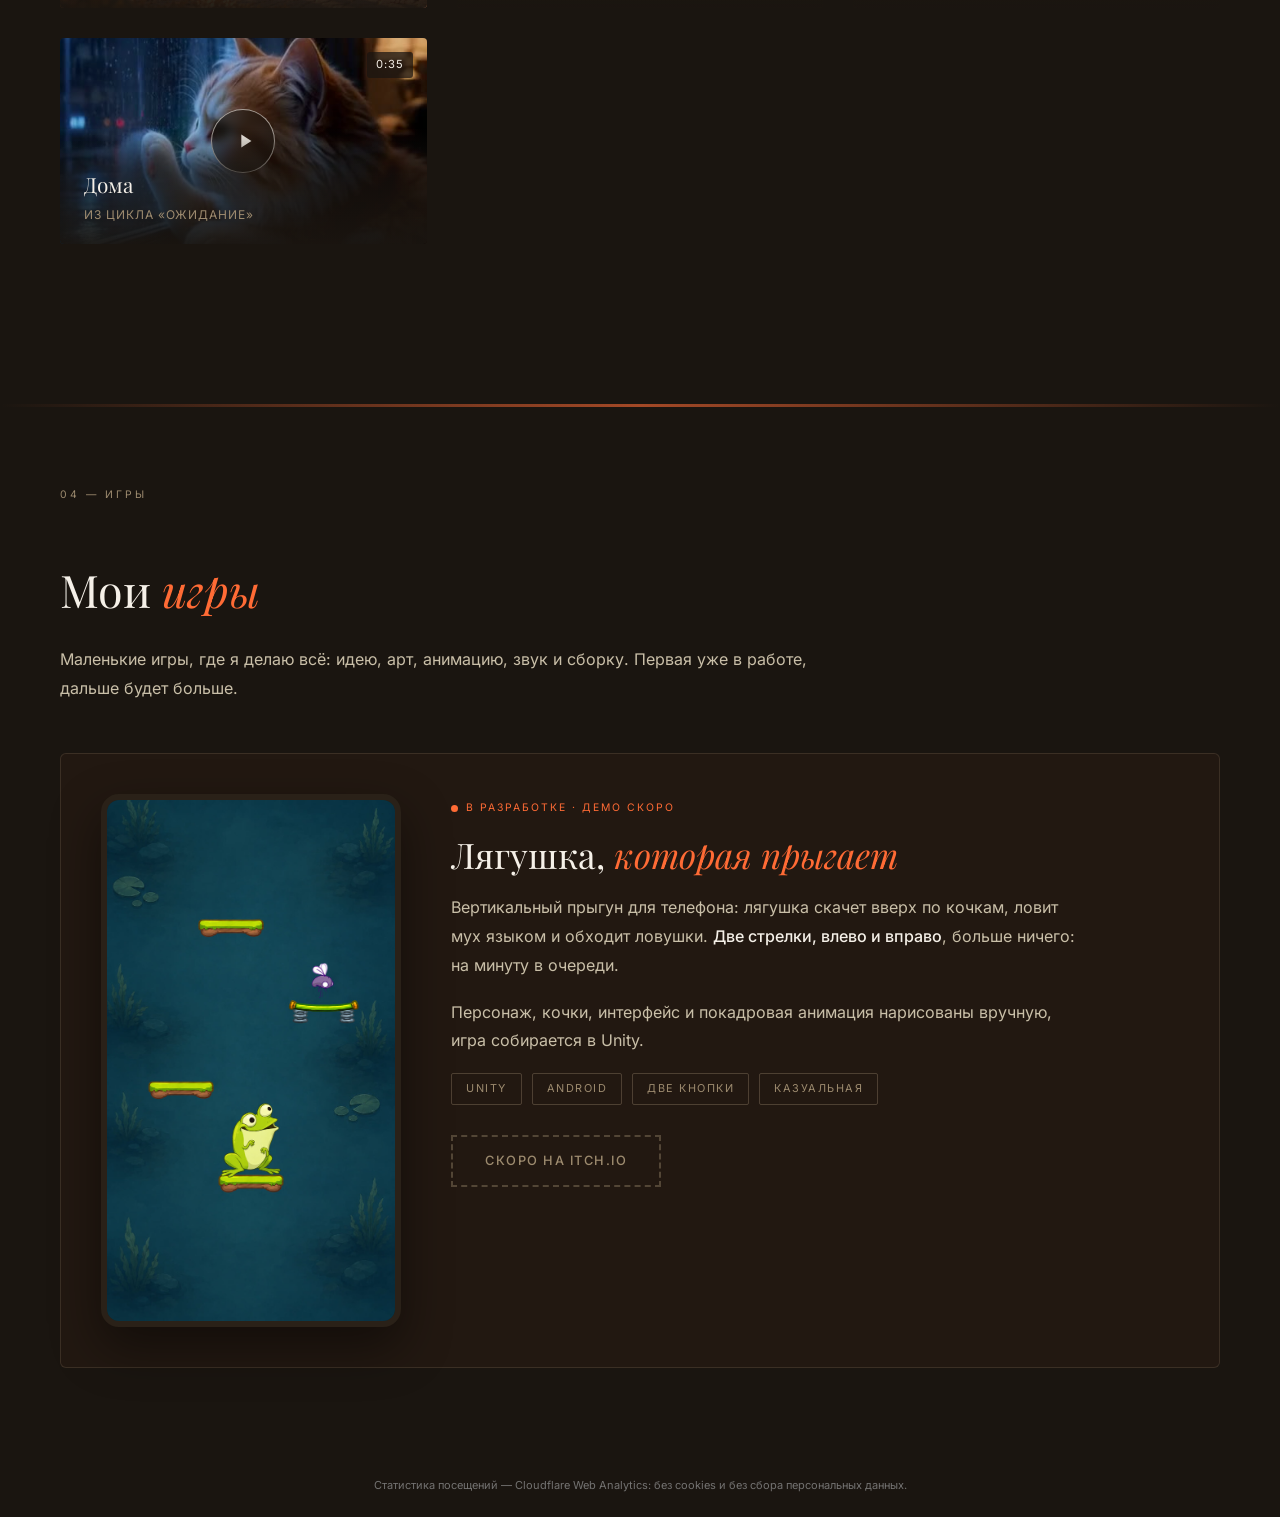
==== commit 3fdf3bfd: "Видео: убрано «рисую опорные кадры сама» из описания раздела (ru/en) Co-Authored-By: Claude Opus 5.5" ====
--- a/index.html
+++ b/index.html
@@ -1398,8 +1398,8 @@
             <p class="section-label reveal" data-i18n="video_label">03 — Видео</p>
             <h2 class="portfolio-title reveal reveal-delay-1" data-i18n="video_title">Мои <span class="accent">видео</span></h2>
             <p class="section-intro reveal reveal-delay-2" data-i18n="video_intro">
-                Короткие ролики, в которых мои персонажи оживают. Рисую персонажей и опорные кадры сама,
-                движение генерирую нейросетями, монтаж и звук собираю руками.
+                Короткие ролики, в которых мои персонажи оживают. Движение генерирую нейросетями,
+                монтаж и звук собираю руками.
             </p>
         </div>
 
@@ -1715,8 +1715,8 @@
                 en: 'My <span class="accent">videos</span>'
             },
             video_intro: {
-                ru: 'Короткие ролики, в которых мои персонажи оживают. Рисую персонажей и опорные кадры сама, движение генерирую нейросетями, монтаж и звук собираю руками.',
-                en: 'Short films where my characters come alive. I draw the characters and key frames myself, generate the motion with neural networks, and cut the edit and sound by hand.'
+                ru: 'Короткие ролики, в которых мои персонажи оживают. Движение генерирую нейросетями, монтаж и звук собираю руками.',
+                en: 'Short films where my characters come alive. I generate the motion with neural networks and cut the edit and sound by hand.'
             },
             v3:  { ru: 'Охота', en: 'The Hunt' },
             v3c: { ru: 'Робот-пылесос и носок · пластилиновая история', en: 'A robot vacuum and a sock · a claymation story' },
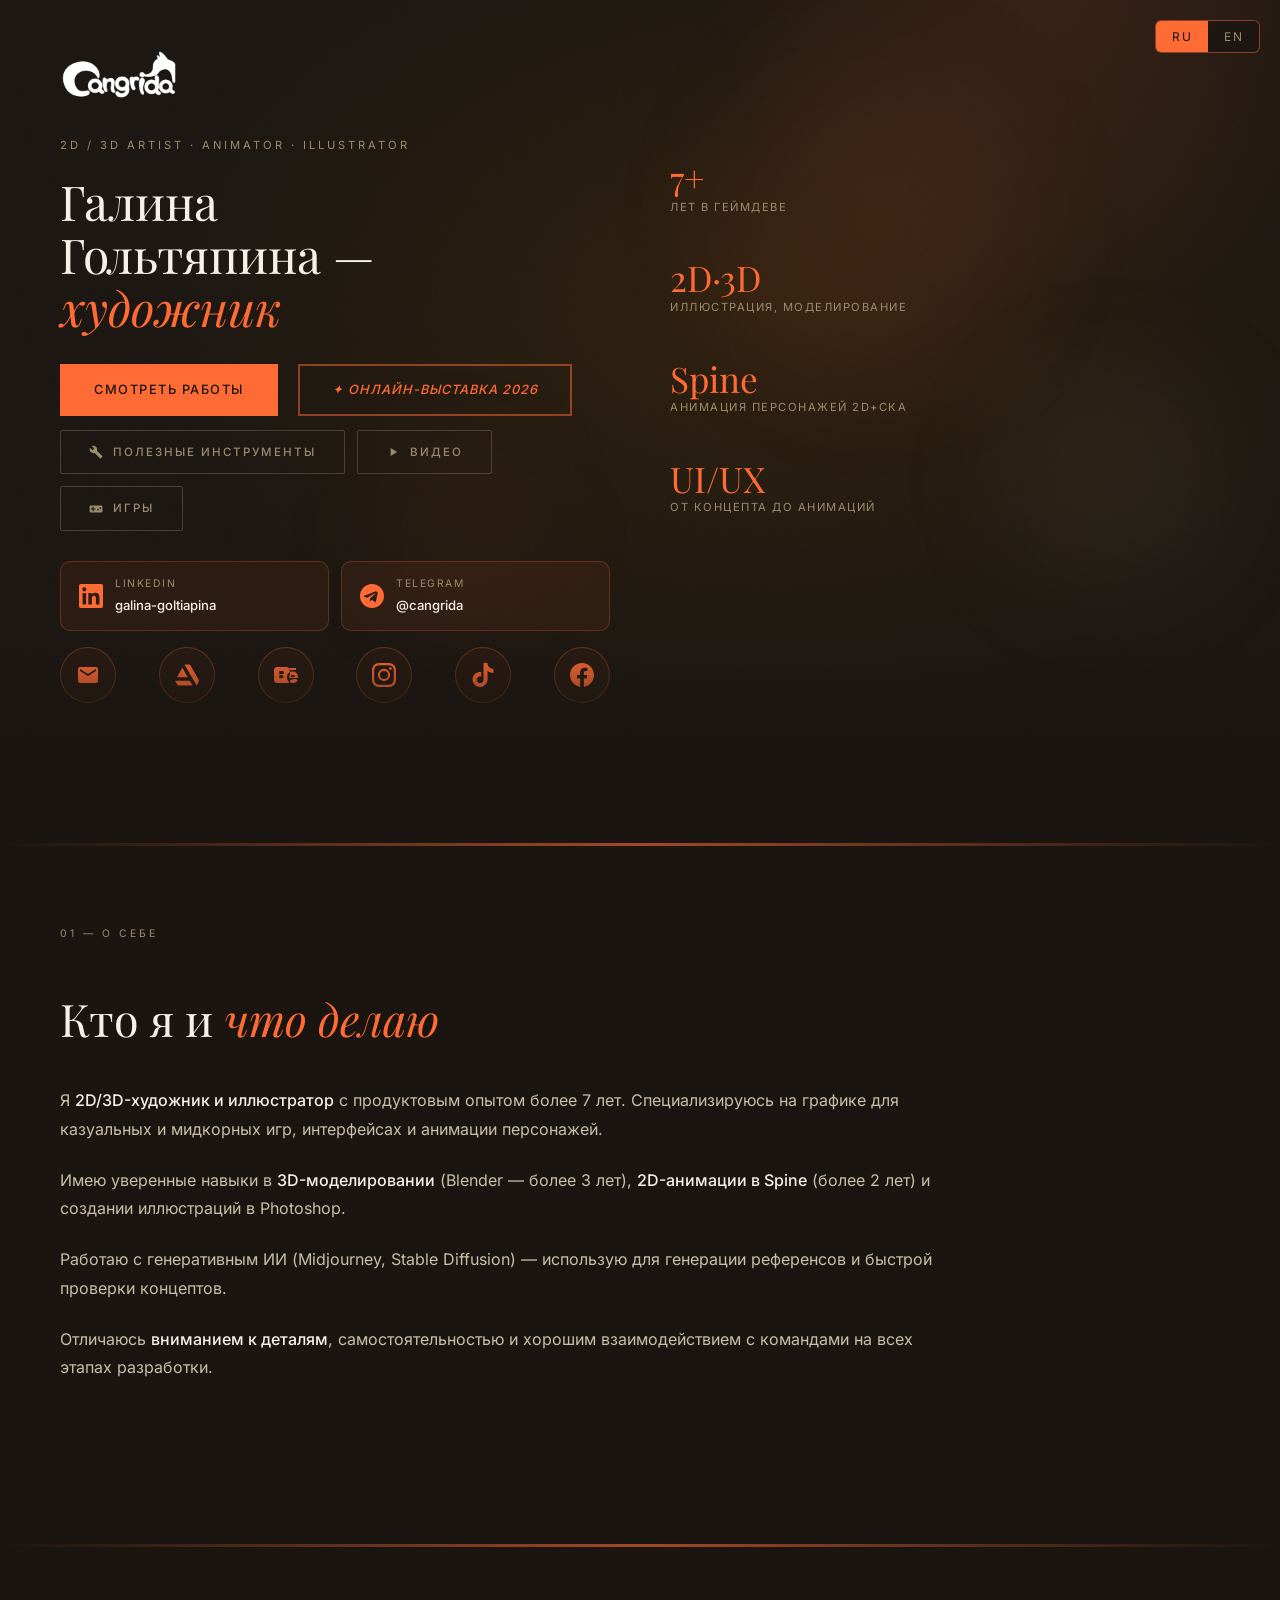
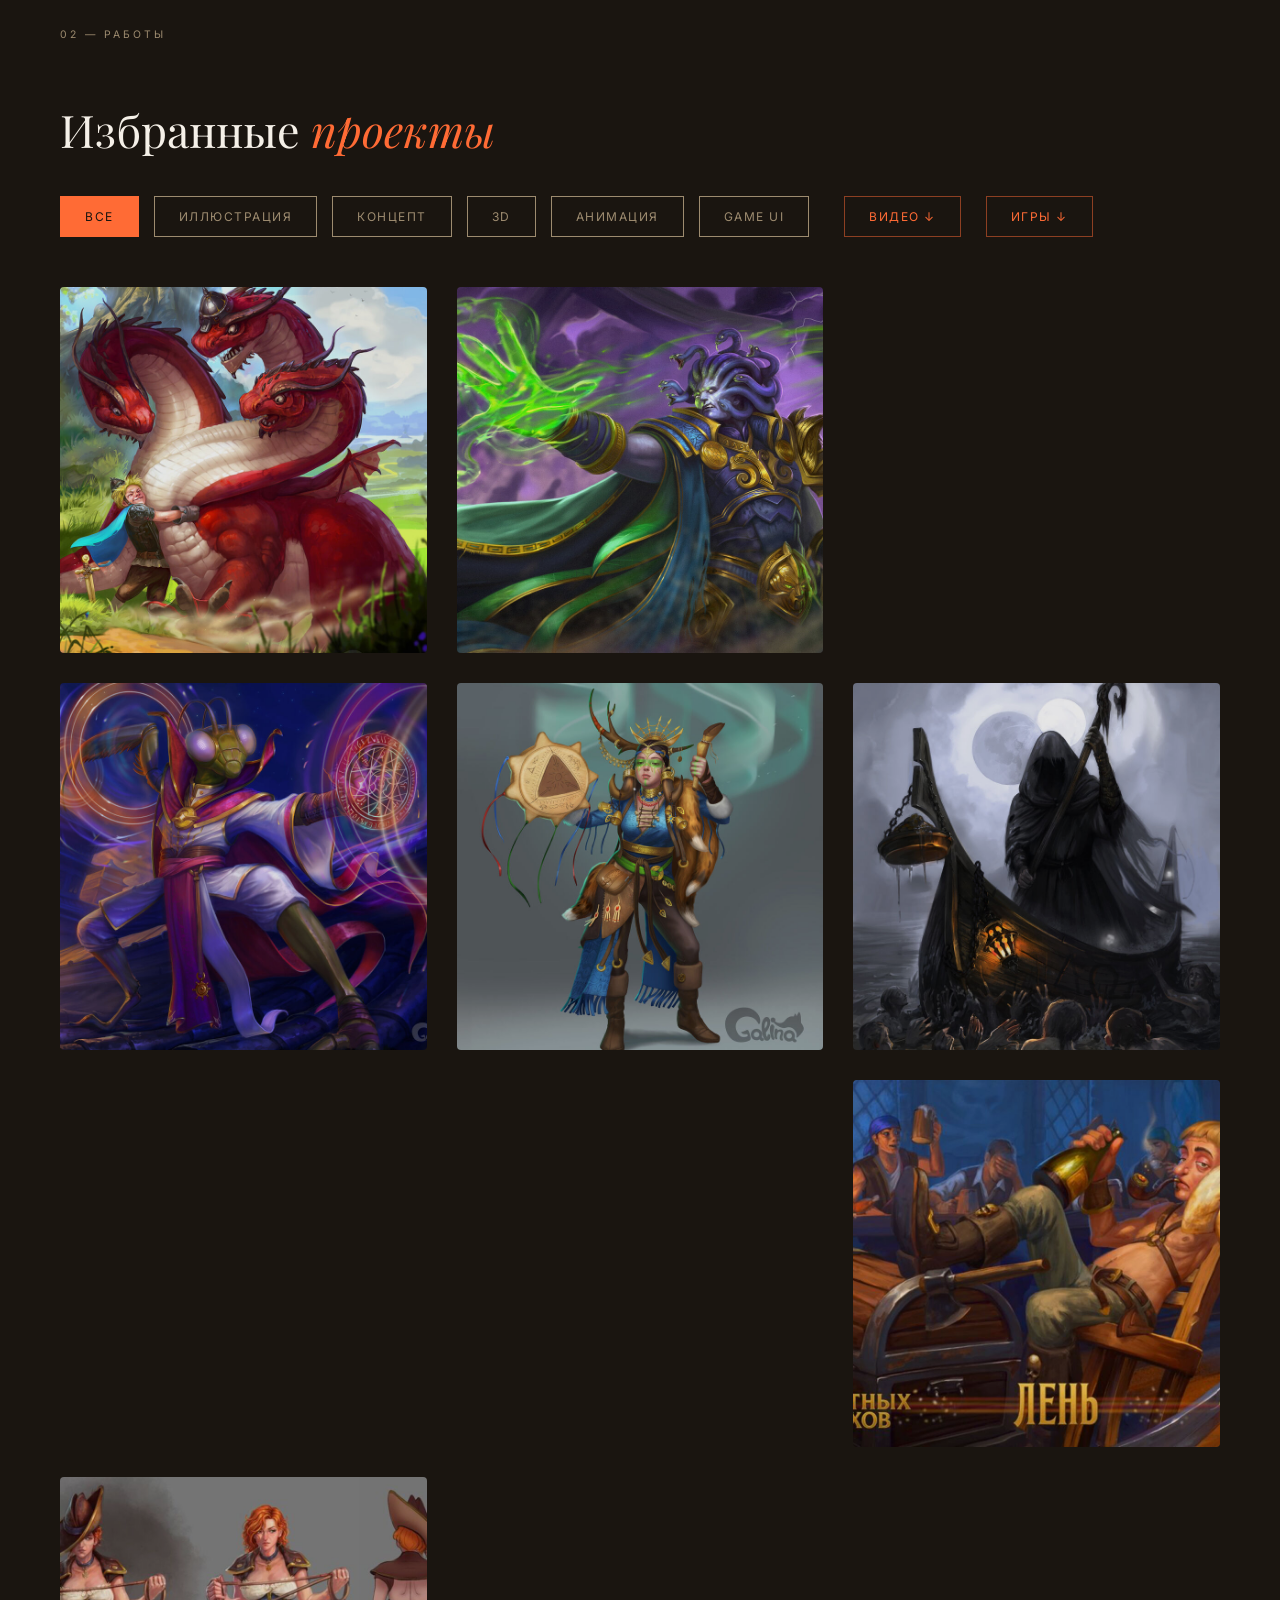
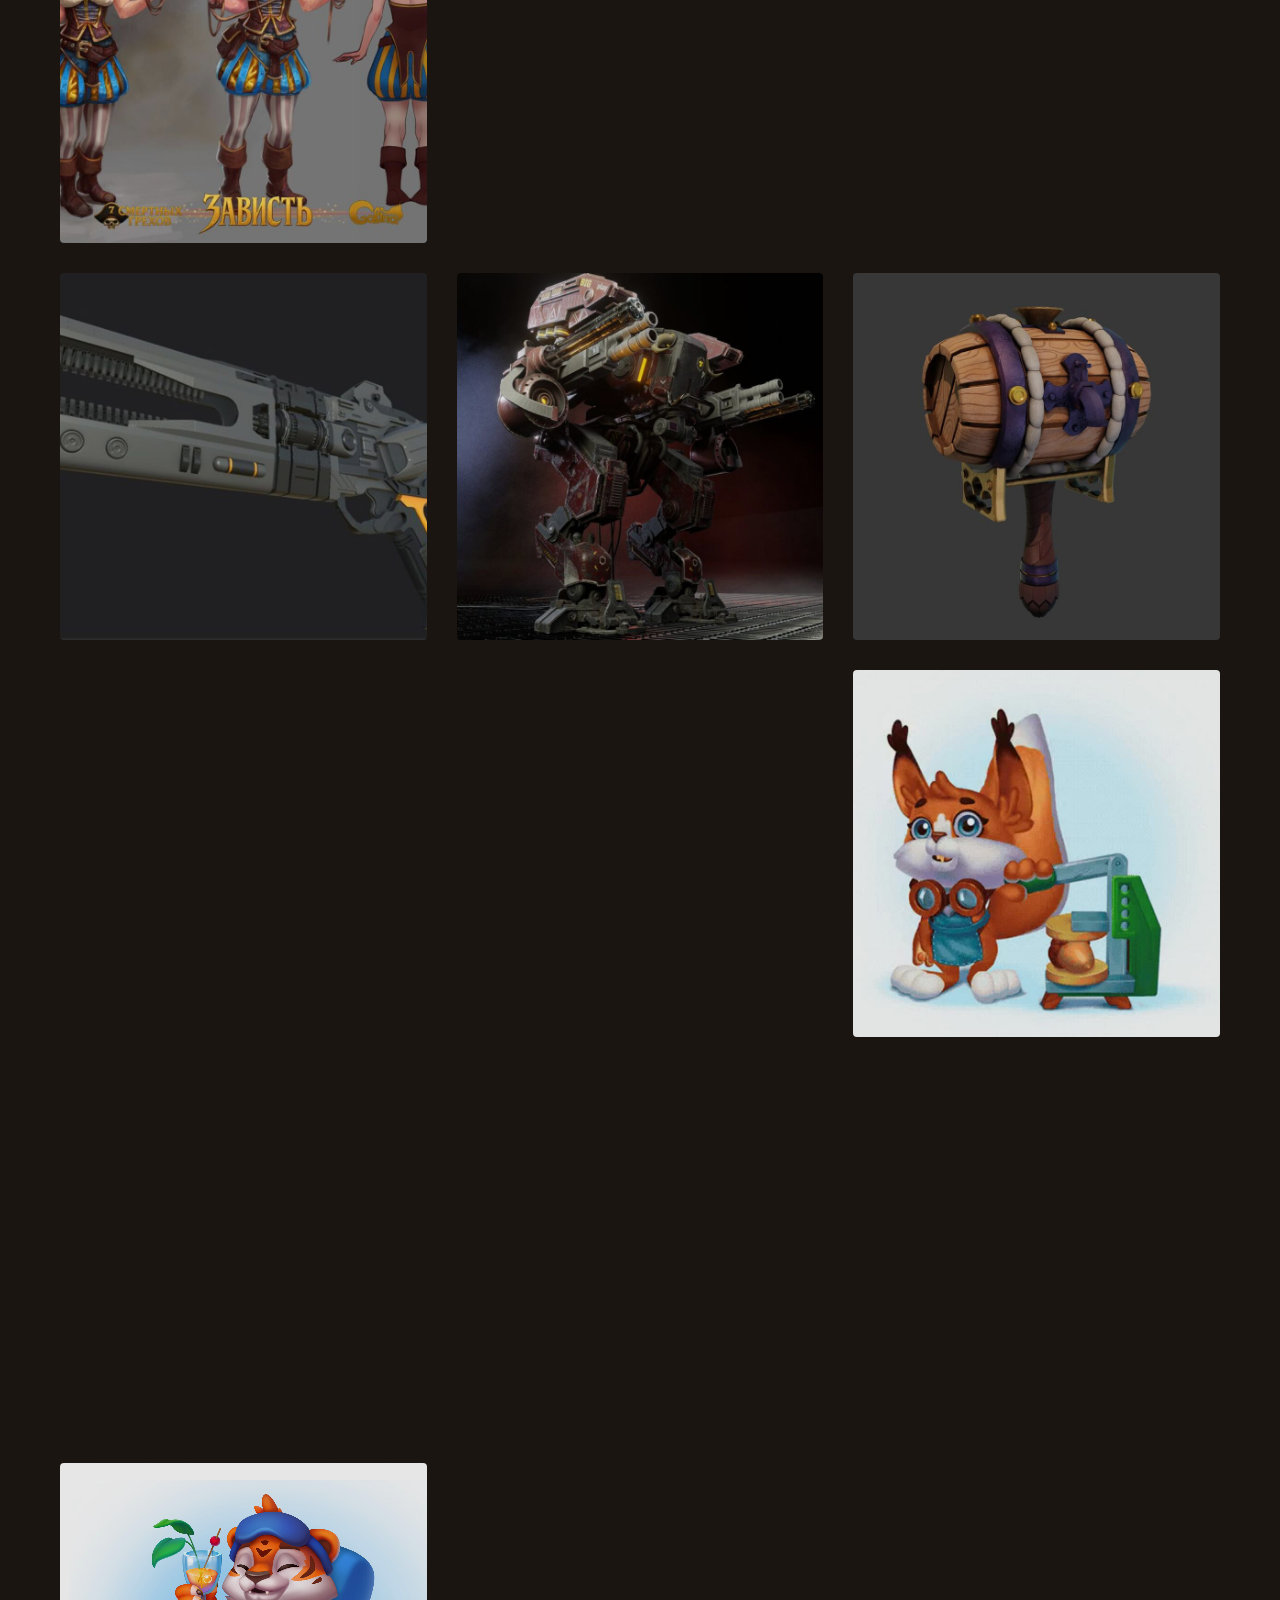
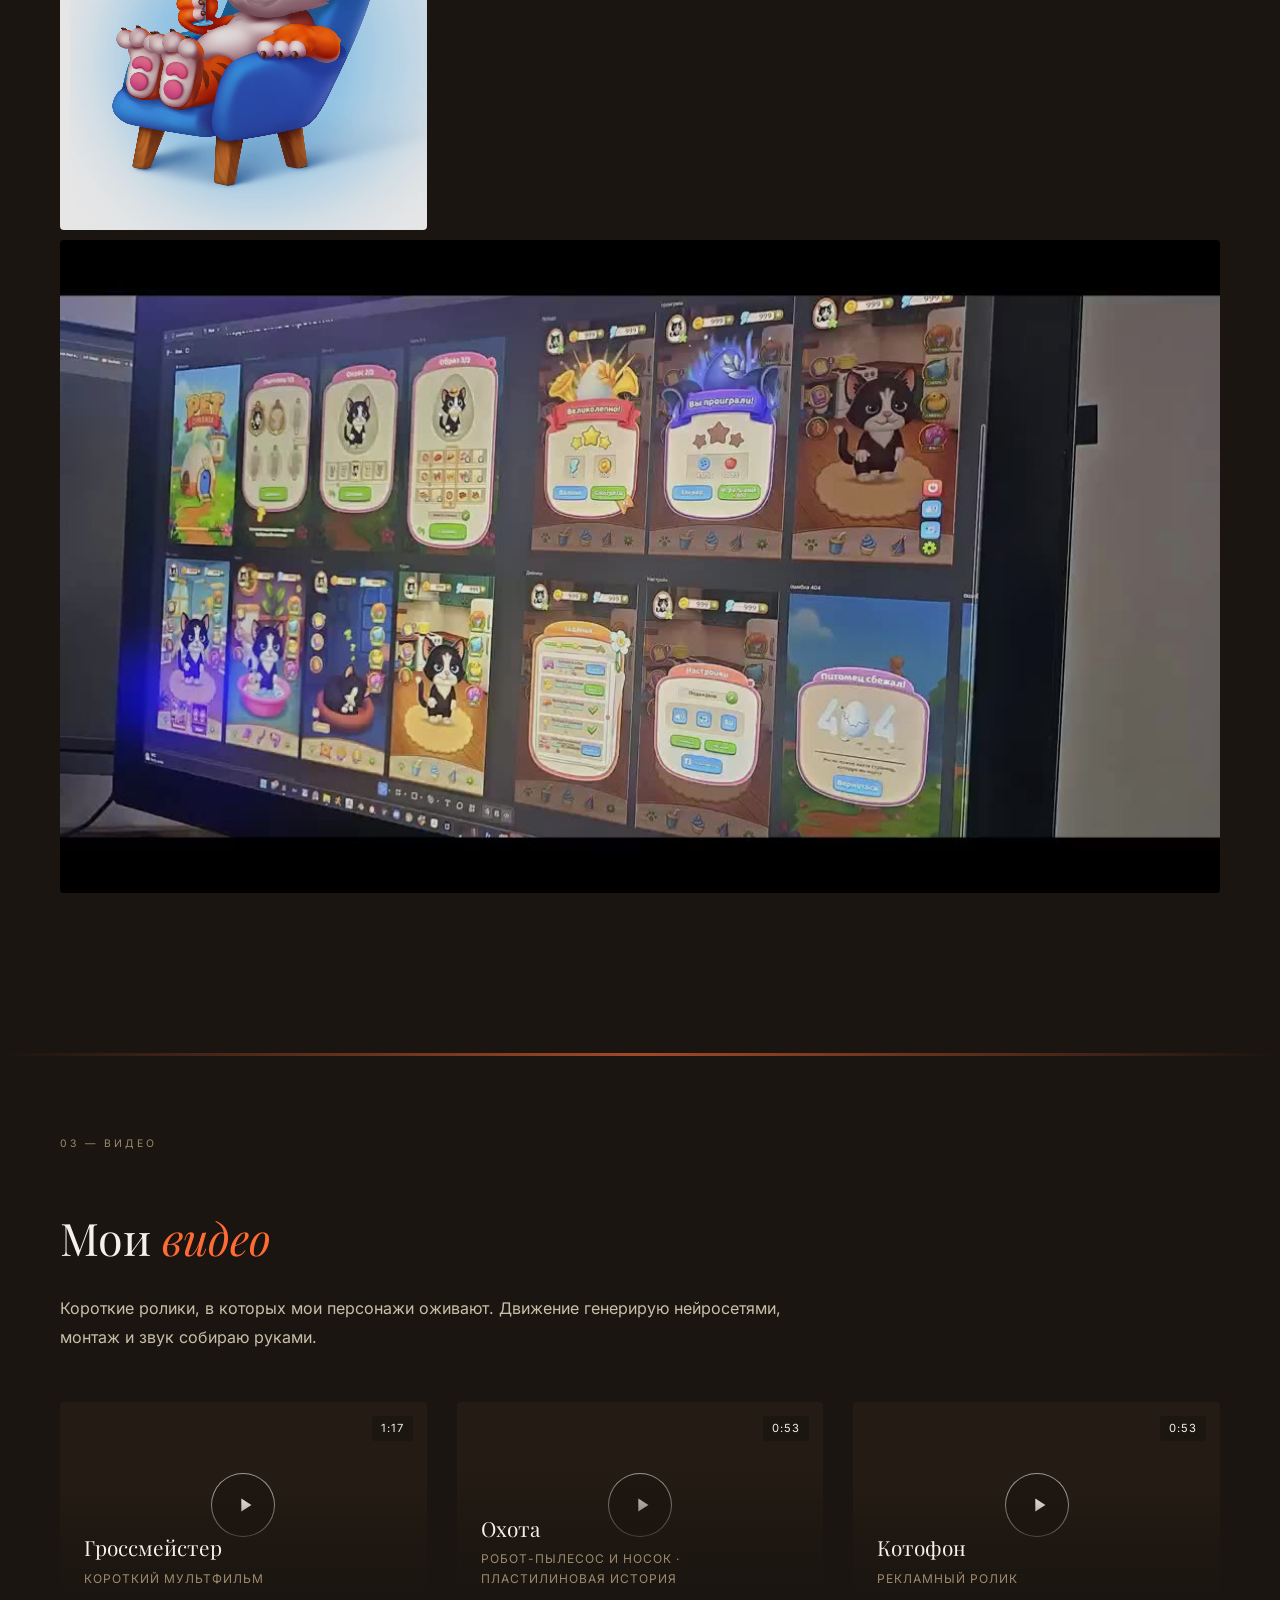
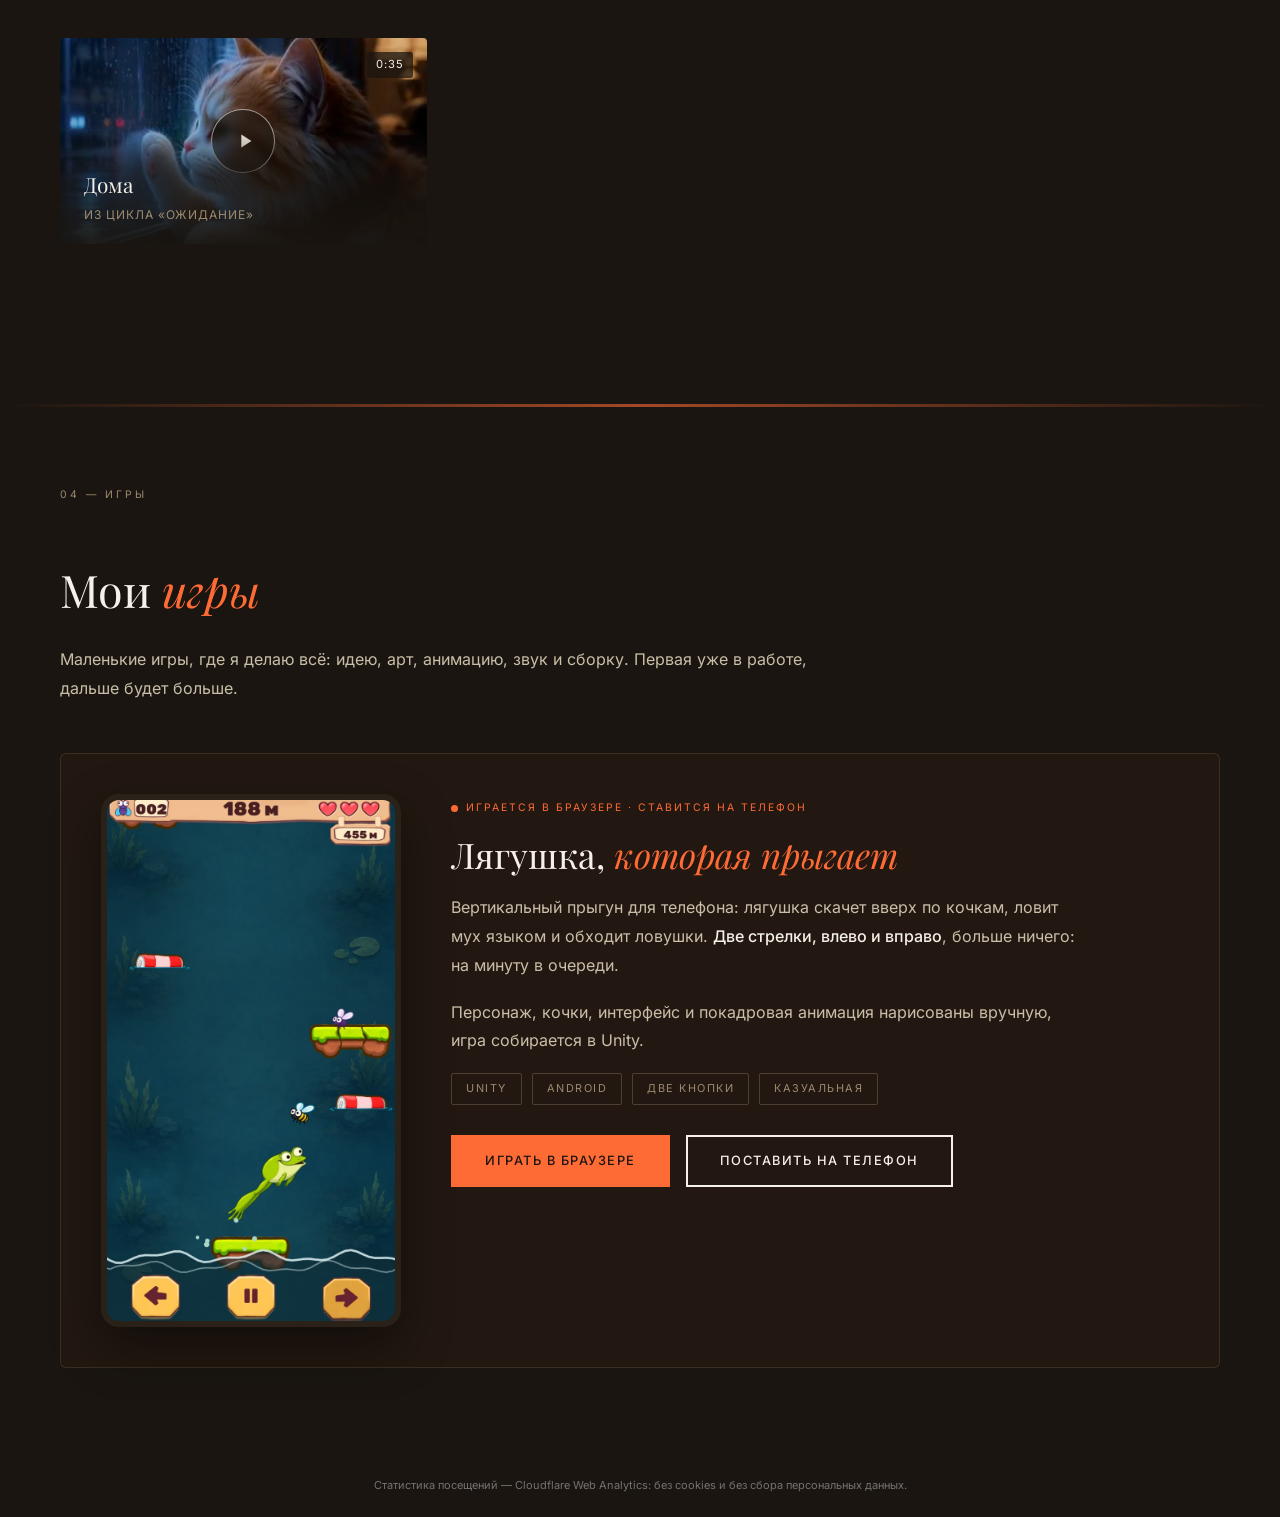
==== commit 514dec16: "Игра про лягушку: играется в браузере и ставится на телефон Сборка games/frog обновлена на сегодняшн" ====
--- a/index.html
+++ b/index.html
@@ -1450,7 +1450,7 @@
                 <img src="games/frog-cover.jpg" width="720" height="1280" loading="lazy" decoding="async" alt="Лягушка — скриншот">
             </div>
             <div class="game-info">
-                <span class="game-status" data-i18n="g1_status">В разработке · демо скоро</span>
+                <span class="game-status" data-i18n="g1_status">Играется в браузере · ставится на телефон</span>
                 <h3 data-i18n="g1_title">Лягушка, <span class="accent">которая прыгает</span></h3>
                 <p data-i18n="g1_p1">
                     Вертикальный прыгун для телефона: лягушка скачет вверх по кочкам, ловит мух языком
@@ -1467,7 +1467,8 @@
                     <li data-i18n="g1_tag4">Казуальная</li>
                 </ul>
                 <div class="game-actions">
-                    <span class="btn btn-disabled" data-i18n="g1_btn_soon">Скоро на itch.io</span>
+                    <a class="btn btn-primary" href="https://cangrida.itch.io/froggy-hop" target="_blank" rel="noopener" data-i18n="g1_btn_play">Играть в браузере</a>
+                    <a class="btn btn-secondary" href="games/frog/" data-i18n="g1_btn_install">Поставить на телефон</a>
                 </div>
             </div>
         </div>
@@ -1735,7 +1736,7 @@
                 ru: 'Маленькие игры, где я делаю всё: идею, арт, анимацию, звук и сборку. Первая уже в работе, дальше будет больше.',
                 en: 'Small games where I do everything: idea, art, animation, sound and build. The first one is in the works, more to come.'
             },
-            g1_status: { ru: 'В разработке · демо скоро', en: 'In development · demo soon' },
+            g1_status: { ru: 'Играется в браузере · ставится на телефон', en: 'Plays in the browser · installs on the phone' },
             g1_title: {
                 ru: 'Лягушка, <span class="accent">которая прыгает</span>',
                 en: 'The Frog <span class="accent">That Jumps</span>'
@@ -1750,7 +1751,8 @@
             },
             g1_tag3: { ru: 'Две кнопки', en: 'Two buttons' },
             g1_tag4: { ru: 'Казуальная', en: 'Casual' },
-            g1_btn_soon: { ru: 'Скоро на itch.io', en: 'Coming soon on itch.io' }
+            g1_btn_play: { ru: 'Играть в браузере', en: 'Play in the browser' },
+            g1_btn_install: { ru: 'Поставить на телефон', en: 'Install on the phone' }
         };
 
         function applyLang(lang) {
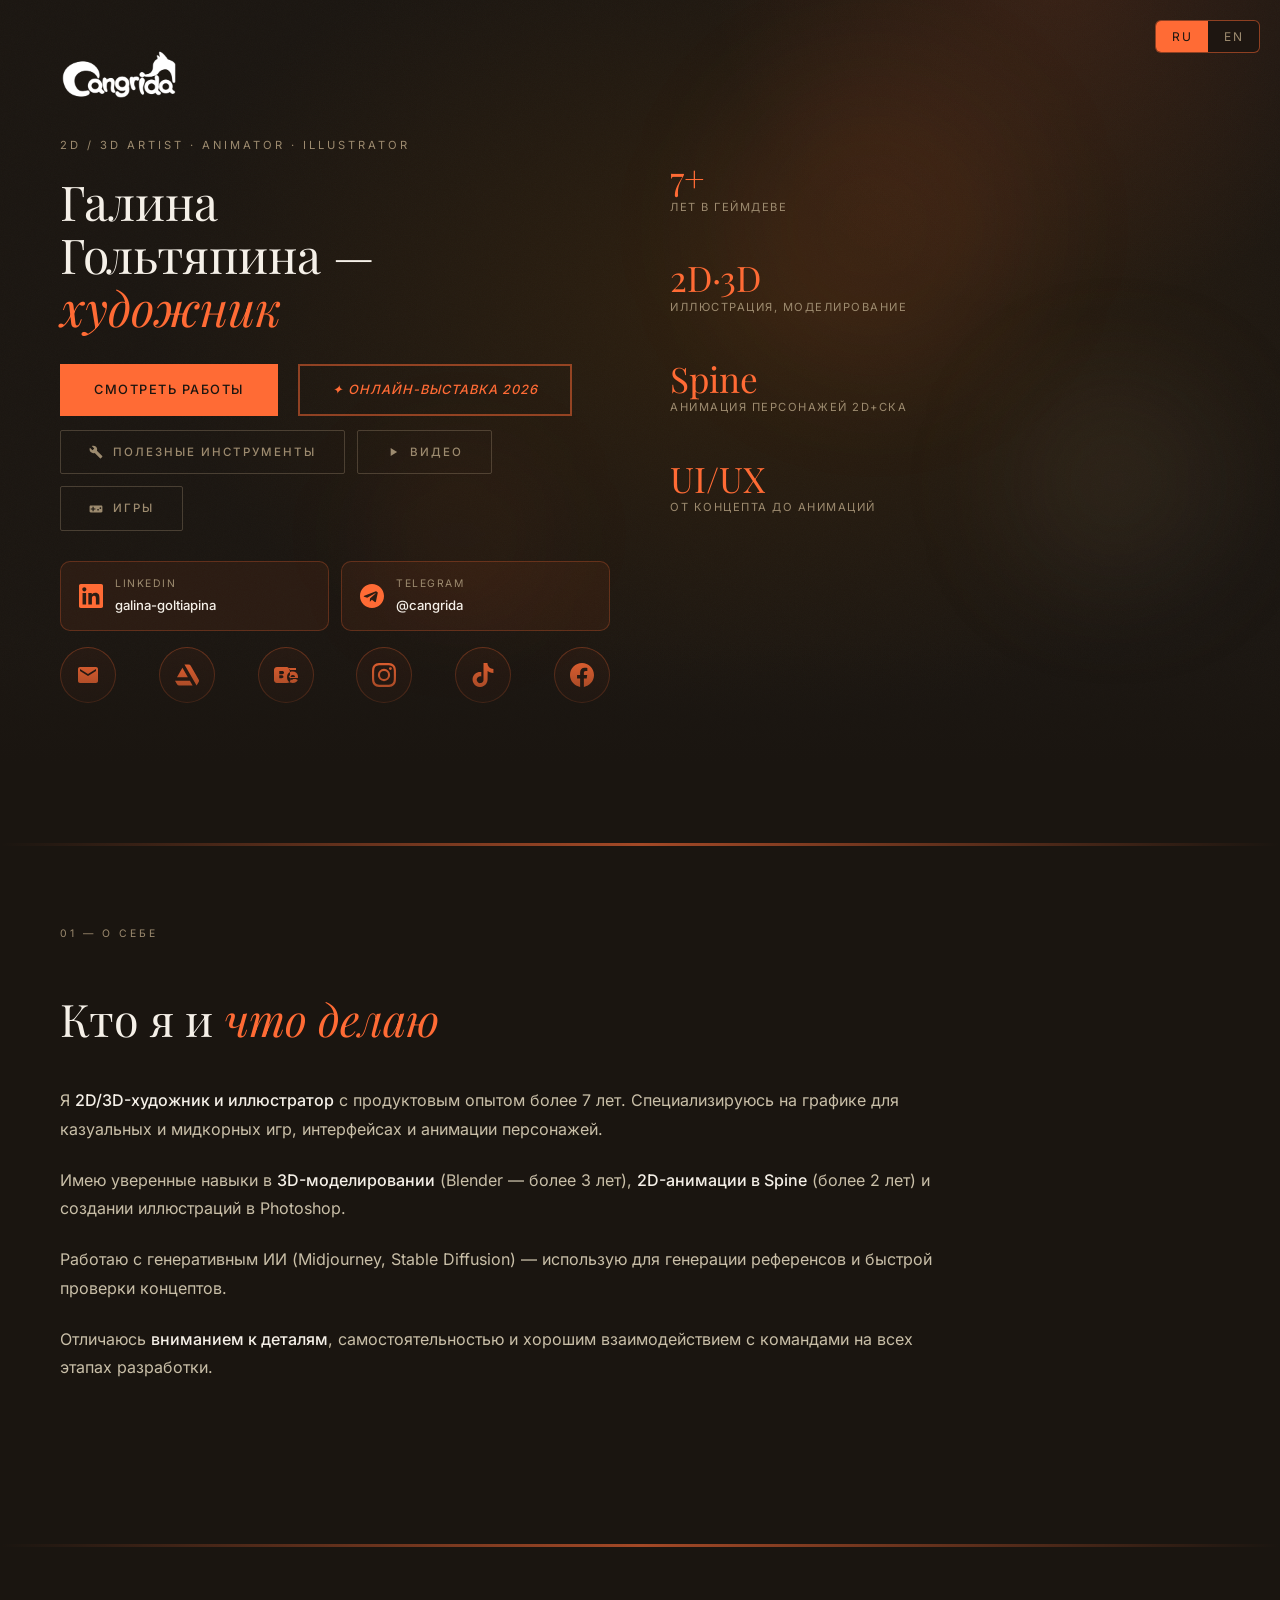
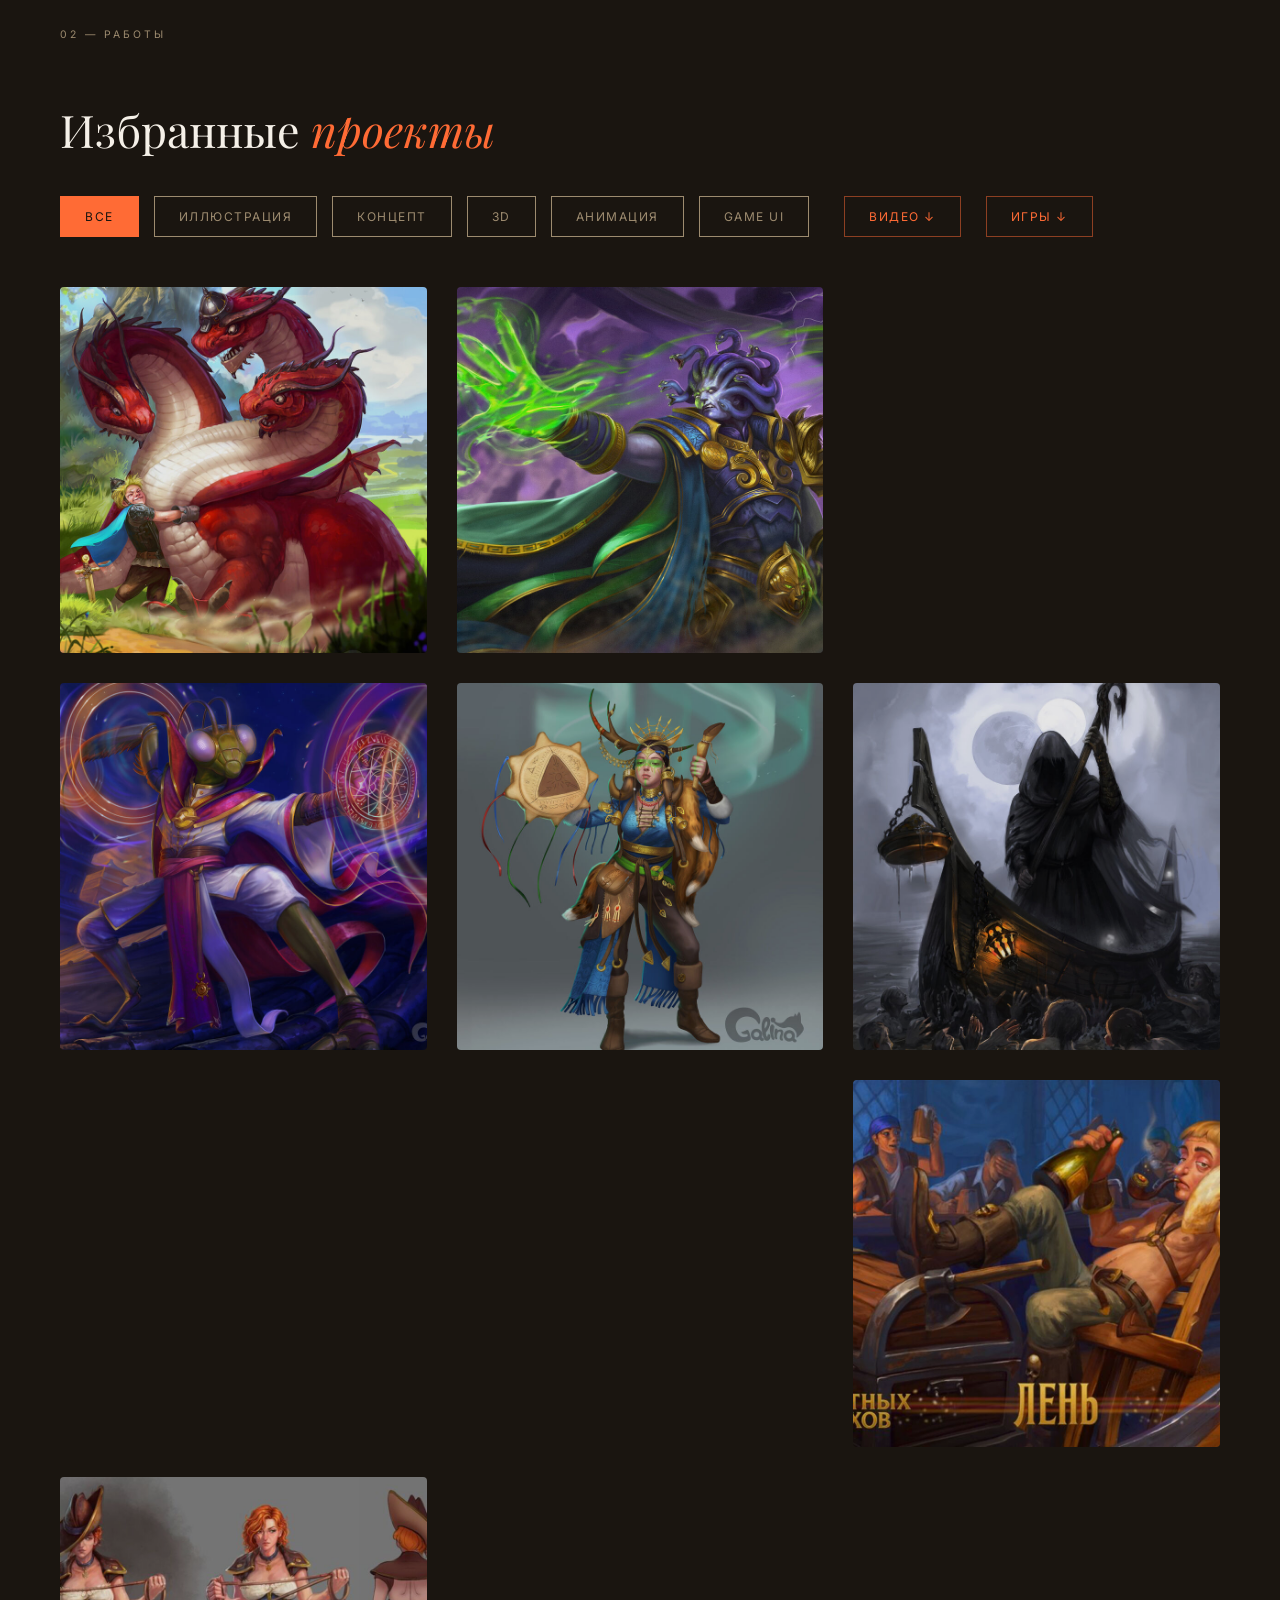
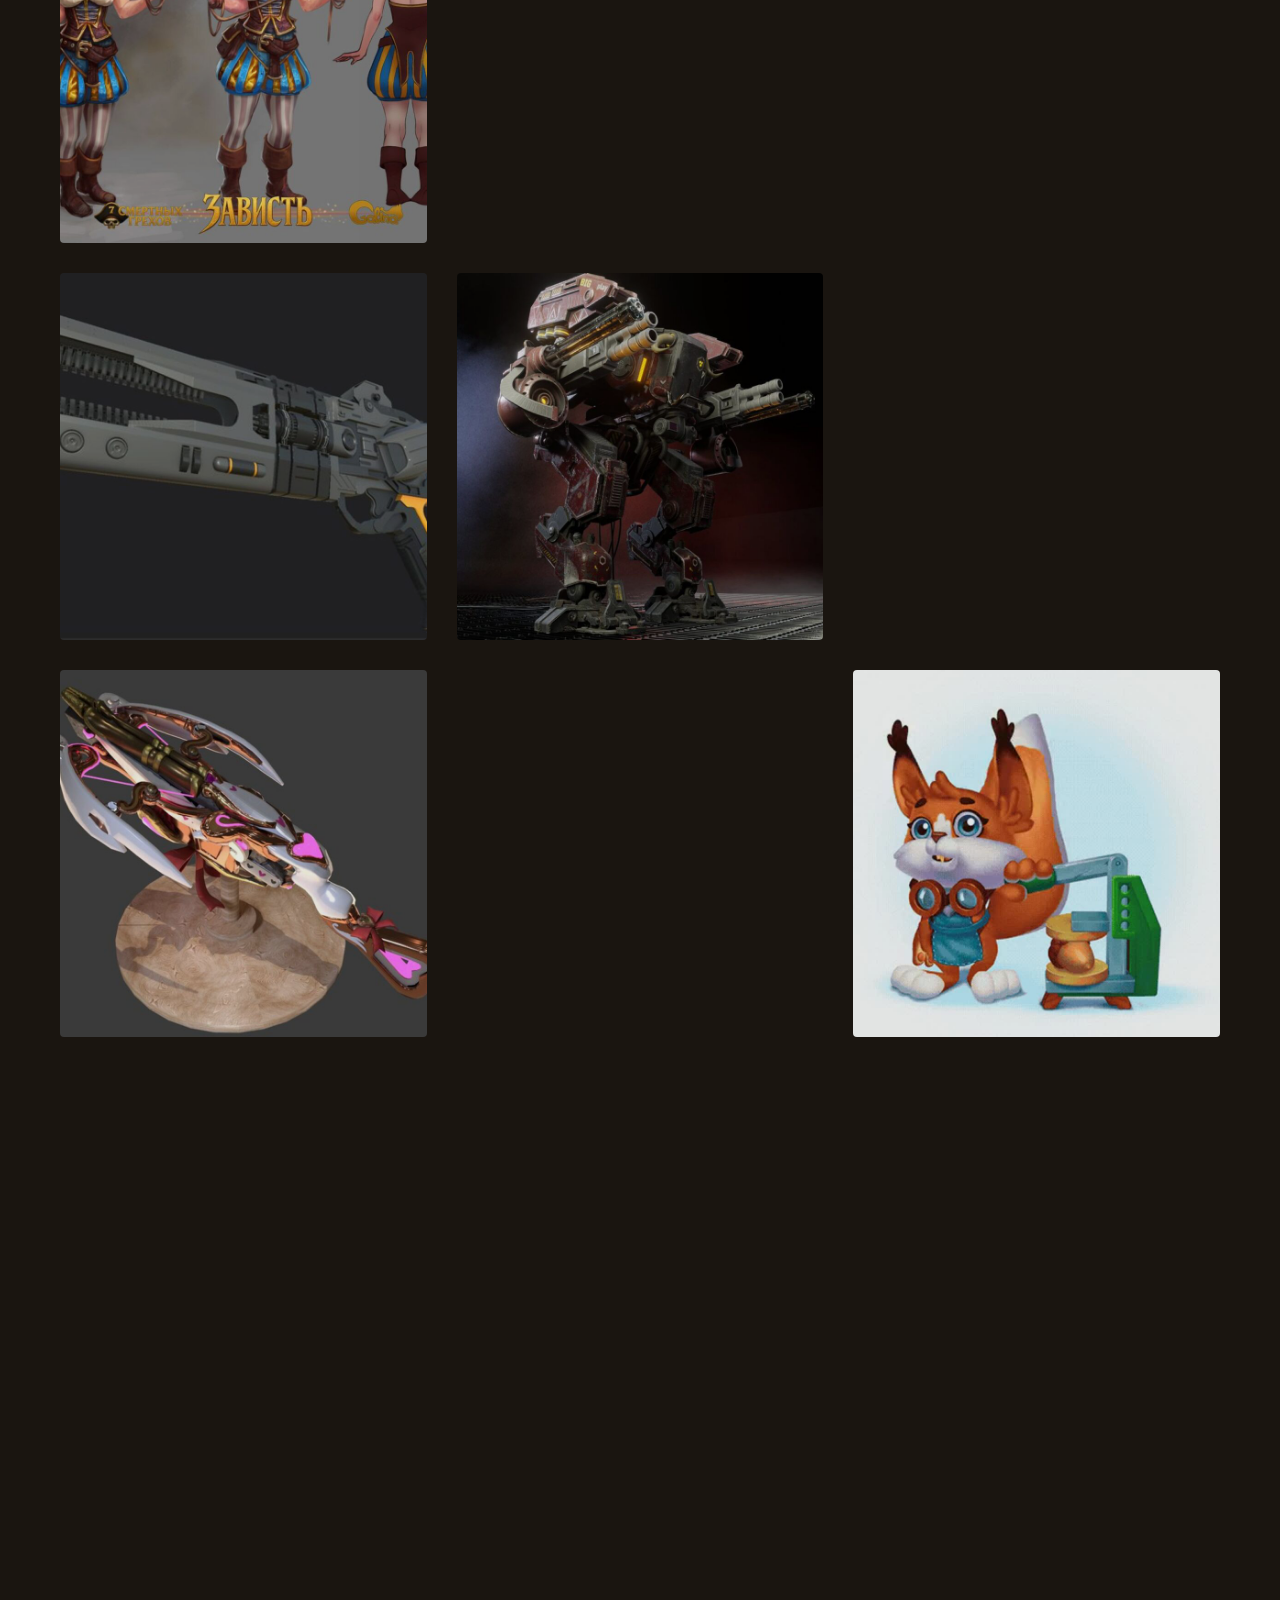
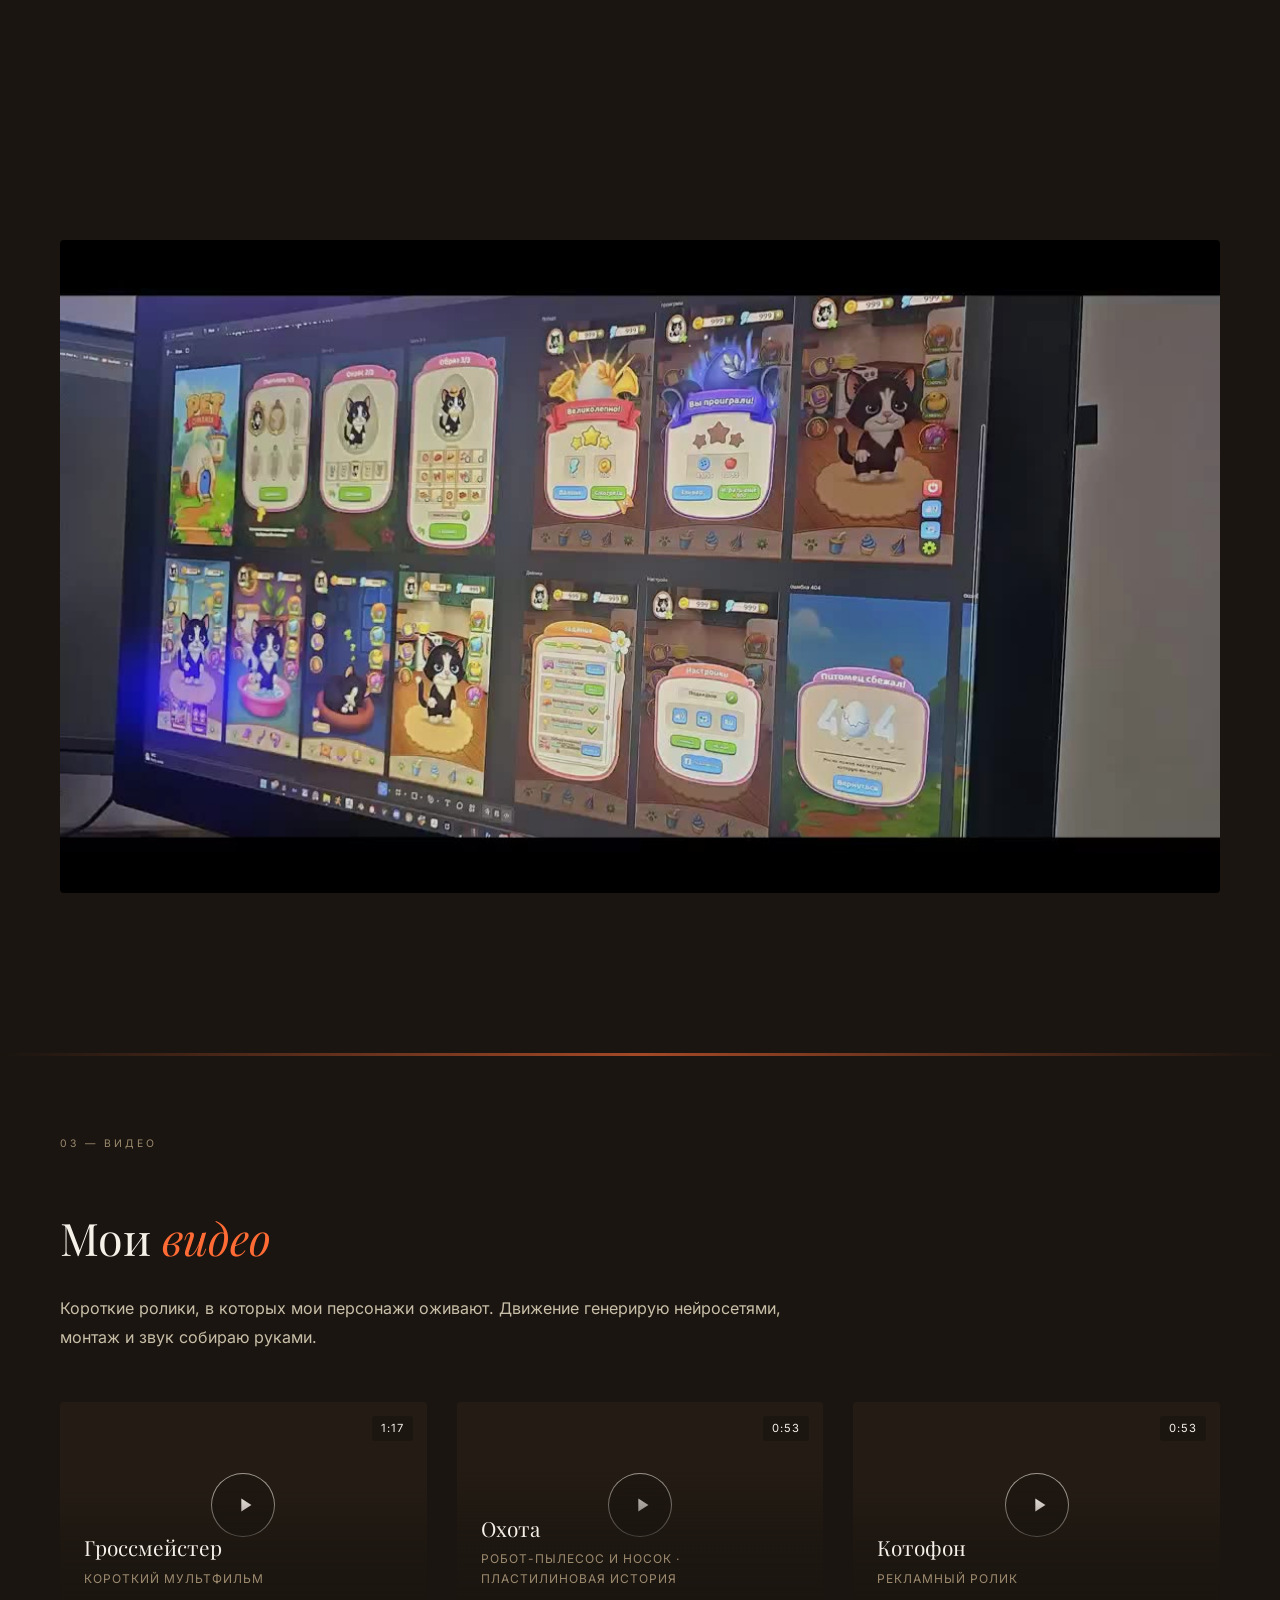
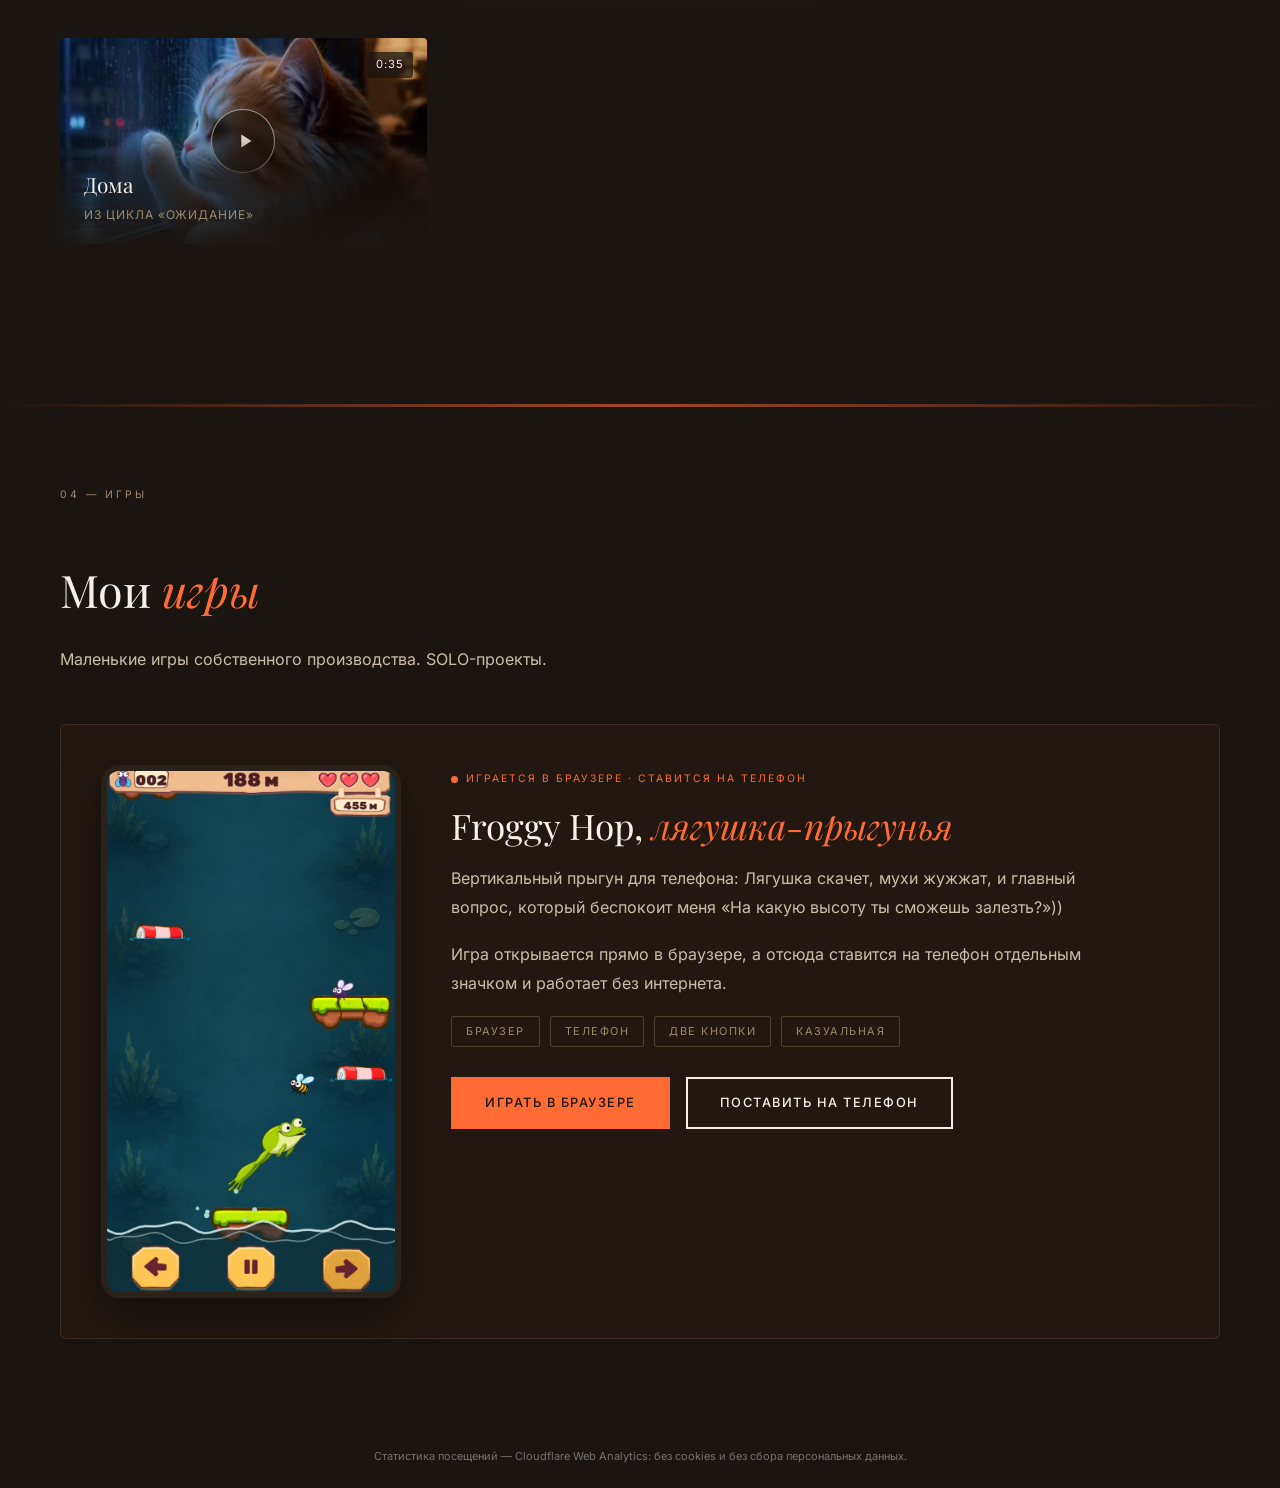
==== commit 0a314c19: "Раздел игр: тексты Гали, настоящее имя игры и честные теги Вводный абзац и описание карточки её слов" ====
--- a/index.html
+++ b/index.html
@@ -1440,29 +1440,27 @@
             <p class="section-label reveal" data-i18n="games_label">04 — Игры</p>
             <h2 class="portfolio-title reveal reveal-delay-1" data-i18n="games_title">Мои <span class="accent">игры</span></h2>
             <p class="section-intro reveal reveal-delay-2" data-i18n="games_intro">
-                Маленькие игры, где я делаю всё: идею, арт, анимацию, звук и сборку.
-                Первая уже в работе, дальше будет больше.
+                Маленькие игры собственного производства. SOLO-проекты.
             </p>
         </div>
 
         <div class="game-card reveal">
             <div class="game-cover">
-                <img src="games/frog-cover.jpg" width="720" height="1280" loading="lazy" decoding="async" alt="Лягушка — скриншот">
+                <img src="games/frog-cover.jpg" width="720" height="1280" loading="lazy" decoding="async" alt="Froggy Hop, скриншот игры">
             </div>
             <div class="game-info">
                 <span class="game-status" data-i18n="g1_status">Играется в браузере · ставится на телефон</span>
-                <h3 data-i18n="g1_title">Лягушка, <span class="accent">которая прыгает</span></h3>
+                <h3 data-i18n="g1_title">Froggy Hop, <span class="accent">лягушка-прыгунья</span></h3>
                 <p data-i18n="g1_p1">
-                    Вертикальный прыгун для телефона: лягушка скачет вверх по кочкам, ловит мух языком
-                    и обходит ловушки. <strong>Две стрелки, влево и вправо</strong>, больше ничего: на минуту в очереди.
+                    Вертикальный прыгун для телефона: Лягушка скачет, мухи жужжат, и главный вопрос,
+                    который беспокоит меня &laquo;На какую высоту ты сможешь залезть?&raquo;))
                 </p>
                 <p data-i18n="g1_p2">
-                    Персонаж, кочки, интерфейс и покадровая анимация нарисованы вручную,
-                    игра собирается в Unity.
+                    Игра открывается прямо в браузере, а отсюда ставится на телефон отдельным значком и работает без интернета.
                 </p>
                 <ul class="game-tags">
-                    <li>Unity</li>
-                    <li>Android</li>
+                    <li data-i18n="g1_tag1">Браузер</li>
+                    <li data-i18n="g1_tag2">Телефон</li>
                     <li data-i18n="g1_tag3">Две кнопки</li>
                     <li data-i18n="g1_tag4">Казуальная</li>
                 </ul>
@@ -1733,22 +1731,24 @@
                 en: 'My <span class="accent">games</span>'
             },
             games_intro: {
-                ru: 'Маленькие игры, где я делаю всё: идею, арт, анимацию, звук и сборку. Первая уже в работе, дальше будет больше.',
-                en: 'Small games where I do everything: idea, art, animation, sound and build. The first one is in the works, more to come.'
+                ru: 'Маленькие игры собственного производства. SOLO-проекты.',
+                en: 'Small games of my own making. SOLO projects.'
             },
             g1_status: { ru: 'Играется в браузере · ставится на телефон', en: 'Plays in the browser · installs on the phone' },
             g1_title: {
-                ru: 'Лягушка, <span class="accent">которая прыгает</span>',
-                en: 'The Frog <span class="accent">That Jumps</span>'
+                ru: 'Froggy Hop, <span class="accent">лягушка-прыгунья</span>',
+                en: 'Froggy Hop, <span class="accent">the frog that jumps</span>'
             },
             g1_p1: {
-                ru: 'Вертикальный прыгун для телефона: лягушка скачет вверх по кочкам, ловит мух языком и обходит ловушки. <strong>Две стрелки, влево и вправо</strong>, больше ничего: на минуту в очереди.',
-                en: 'A vertical jumper for the phone: the frog hops up the tussocks, catches flies with its tongue and dodges traps. <strong>Two arrows, left and right</strong>, nothing else: a minute in a queue.'
+                ru: 'Вертикальный прыгун для телефона: Лягушка скачет, мухи жужжат, и главный вопрос, который беспокоит меня &laquo;На какую высоту ты сможешь залезть?&raquo;))',
+                en: 'A vertical jumper for the phone: the frog hops, the flies buzz, and the one question that keeps bothering me is &laquo;How high can you climb?&raquo;))'
             },
             g1_p2: {
-                ru: 'Персонаж, кочки, интерфейс и покадровая анимация нарисованы вручную, игра собирается в Unity.',
-                en: 'The character, platforms, UI and frame-by-frame animation are hand-drawn; the game is built in Unity.'
+                ru: 'Игра открывается прямо в браузере, а отсюда ставится на телефон отдельным значком и работает без интернета.',
+                en: 'The game runs right in the browser, and from here it installs on a phone as its own icon and works offline.'
             },
+            g1_tag1: { ru: 'Браузер', en: 'Browser' },
+            g1_tag2: { ru: 'Телефон', en: 'Phone' },
             g1_tag3: { ru: 'Две кнопки', en: 'Two buttons' },
             g1_tag4: { ru: 'Казуальная', en: 'Casual' },
             g1_btn_play: { ru: 'Играть в браузере', en: 'Play in the browser' },
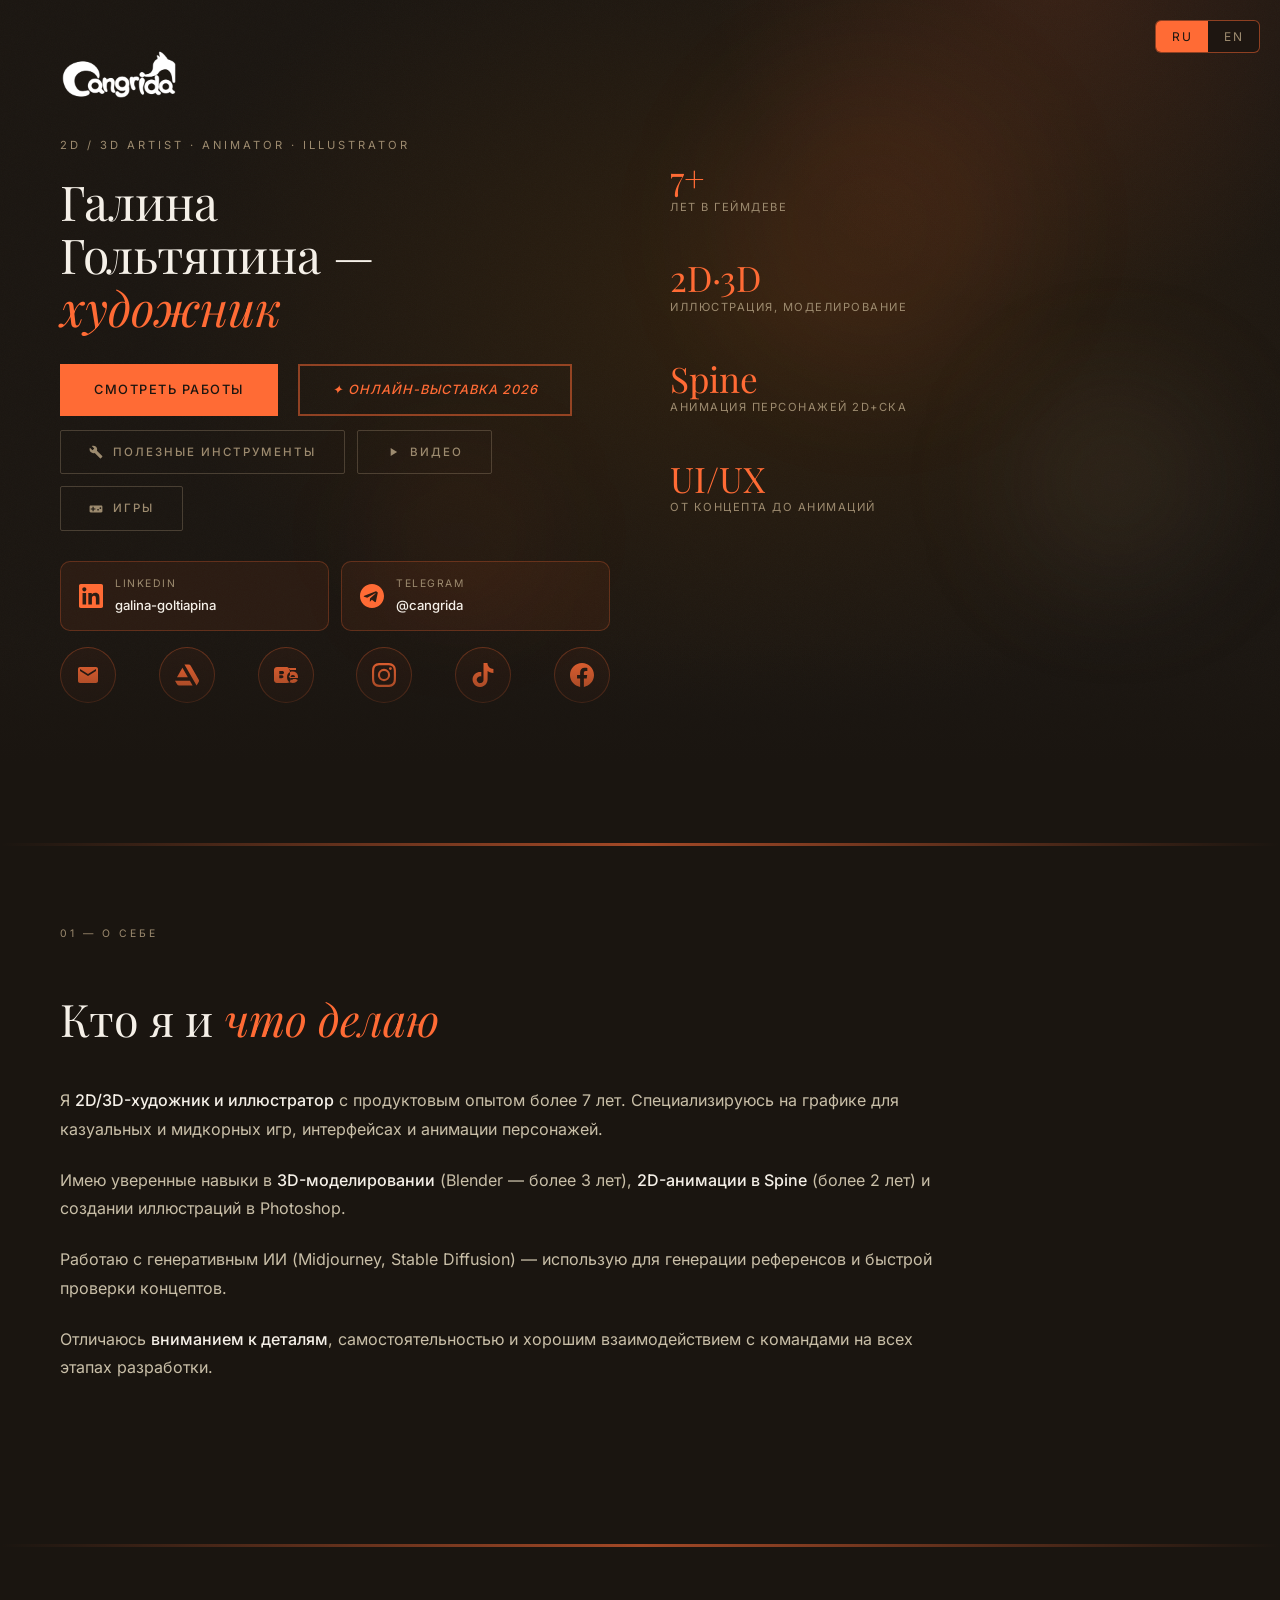
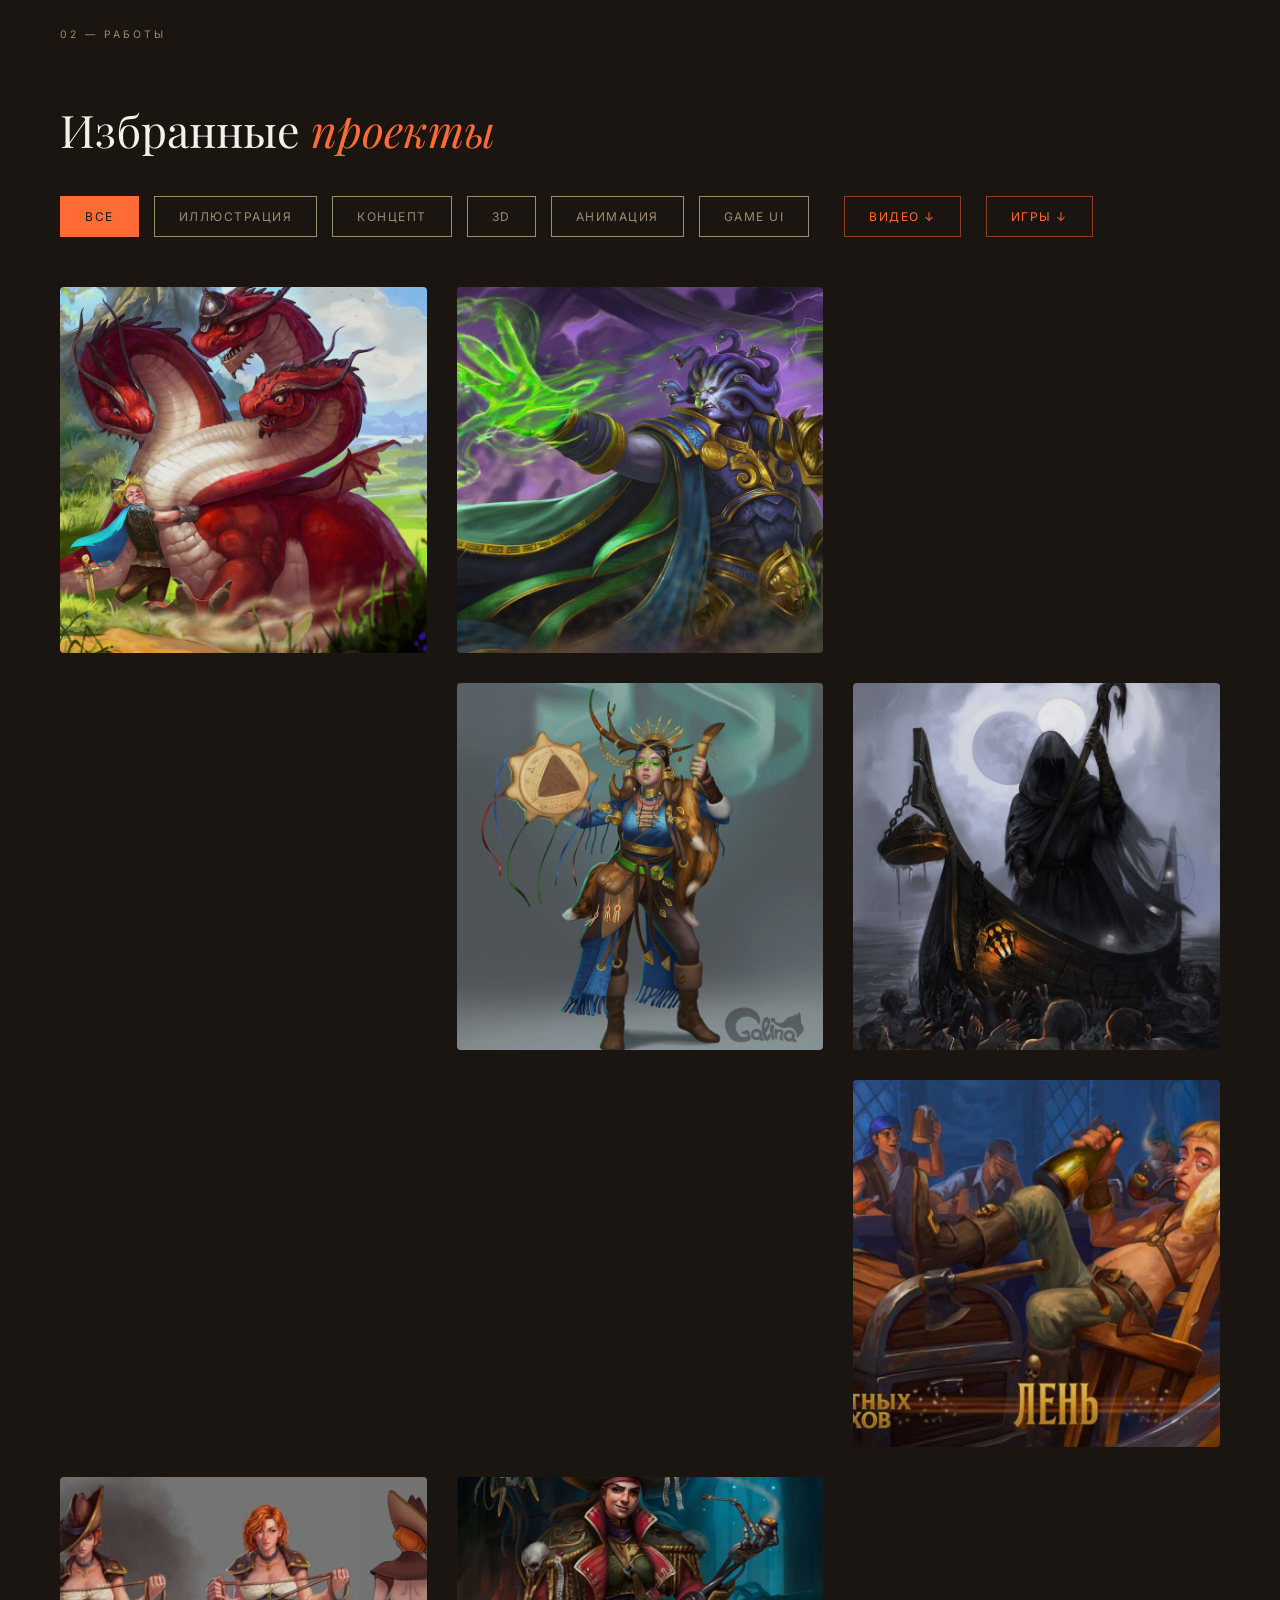
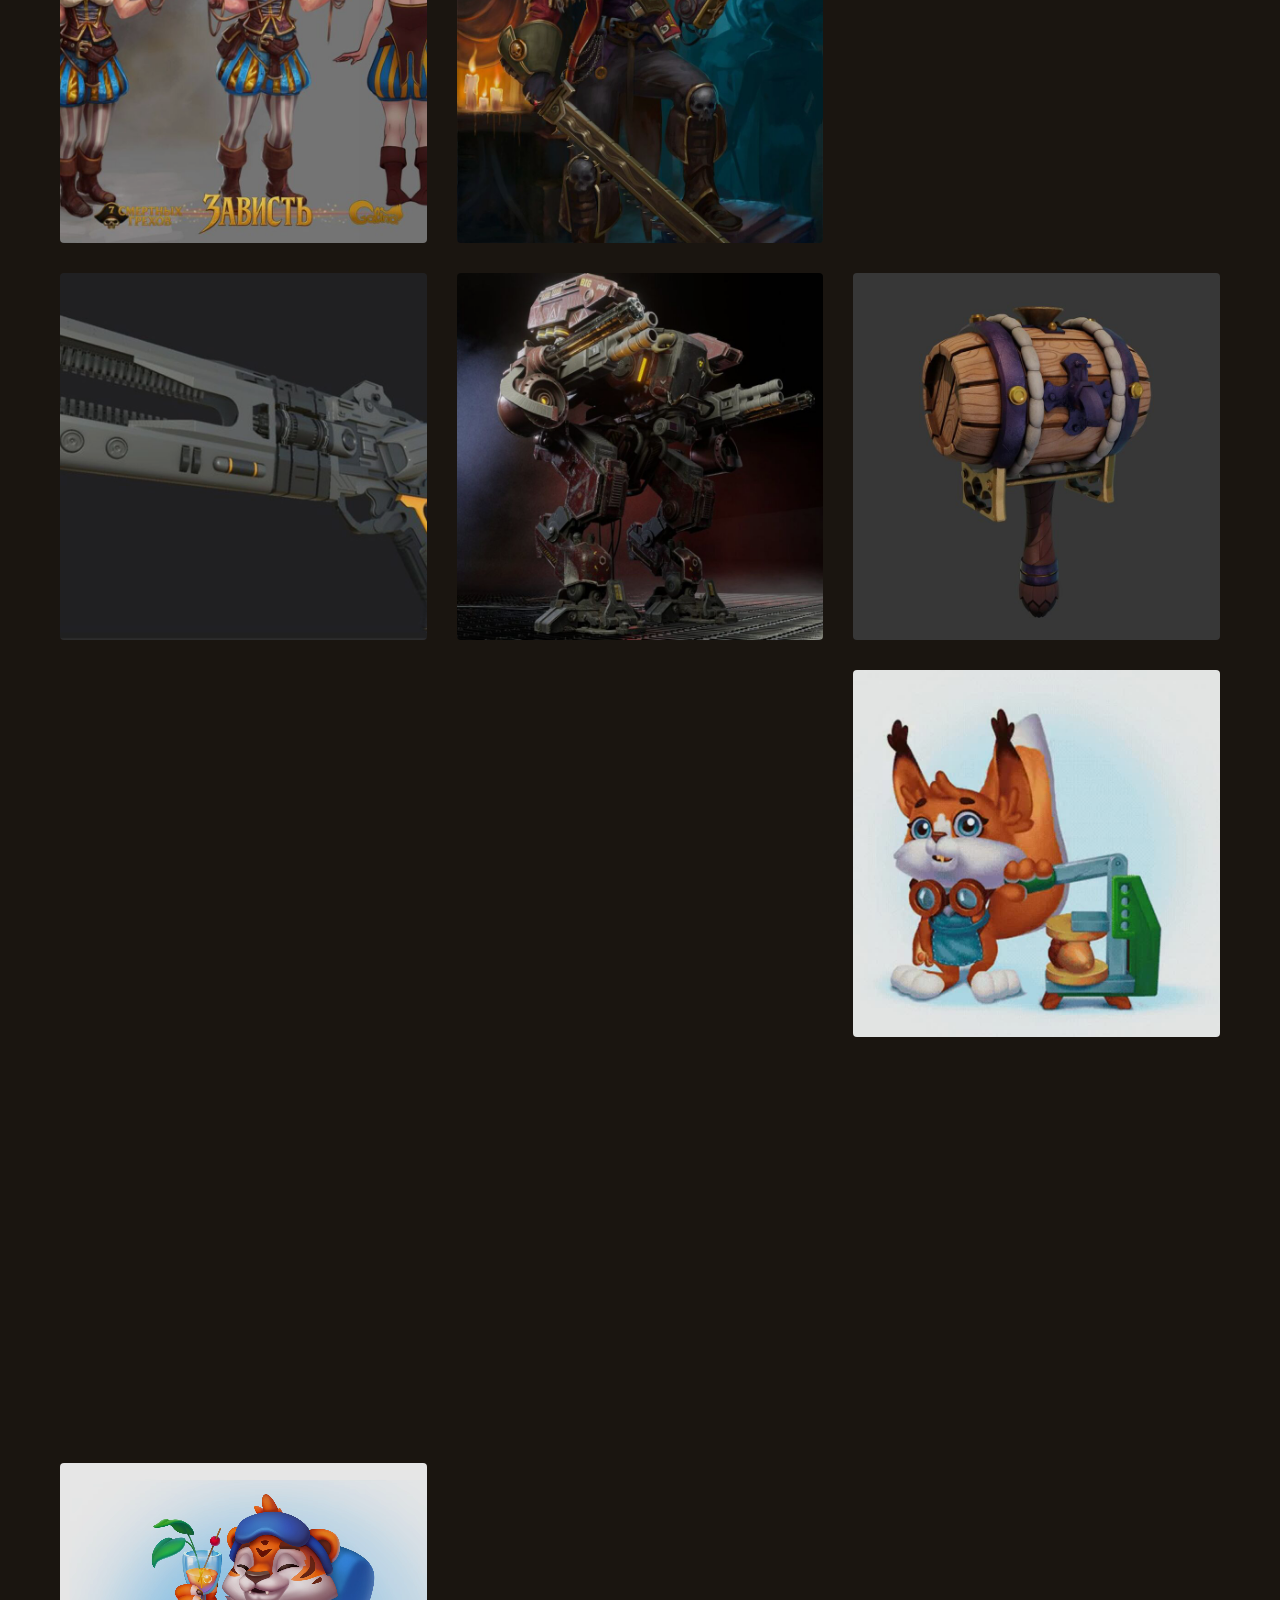
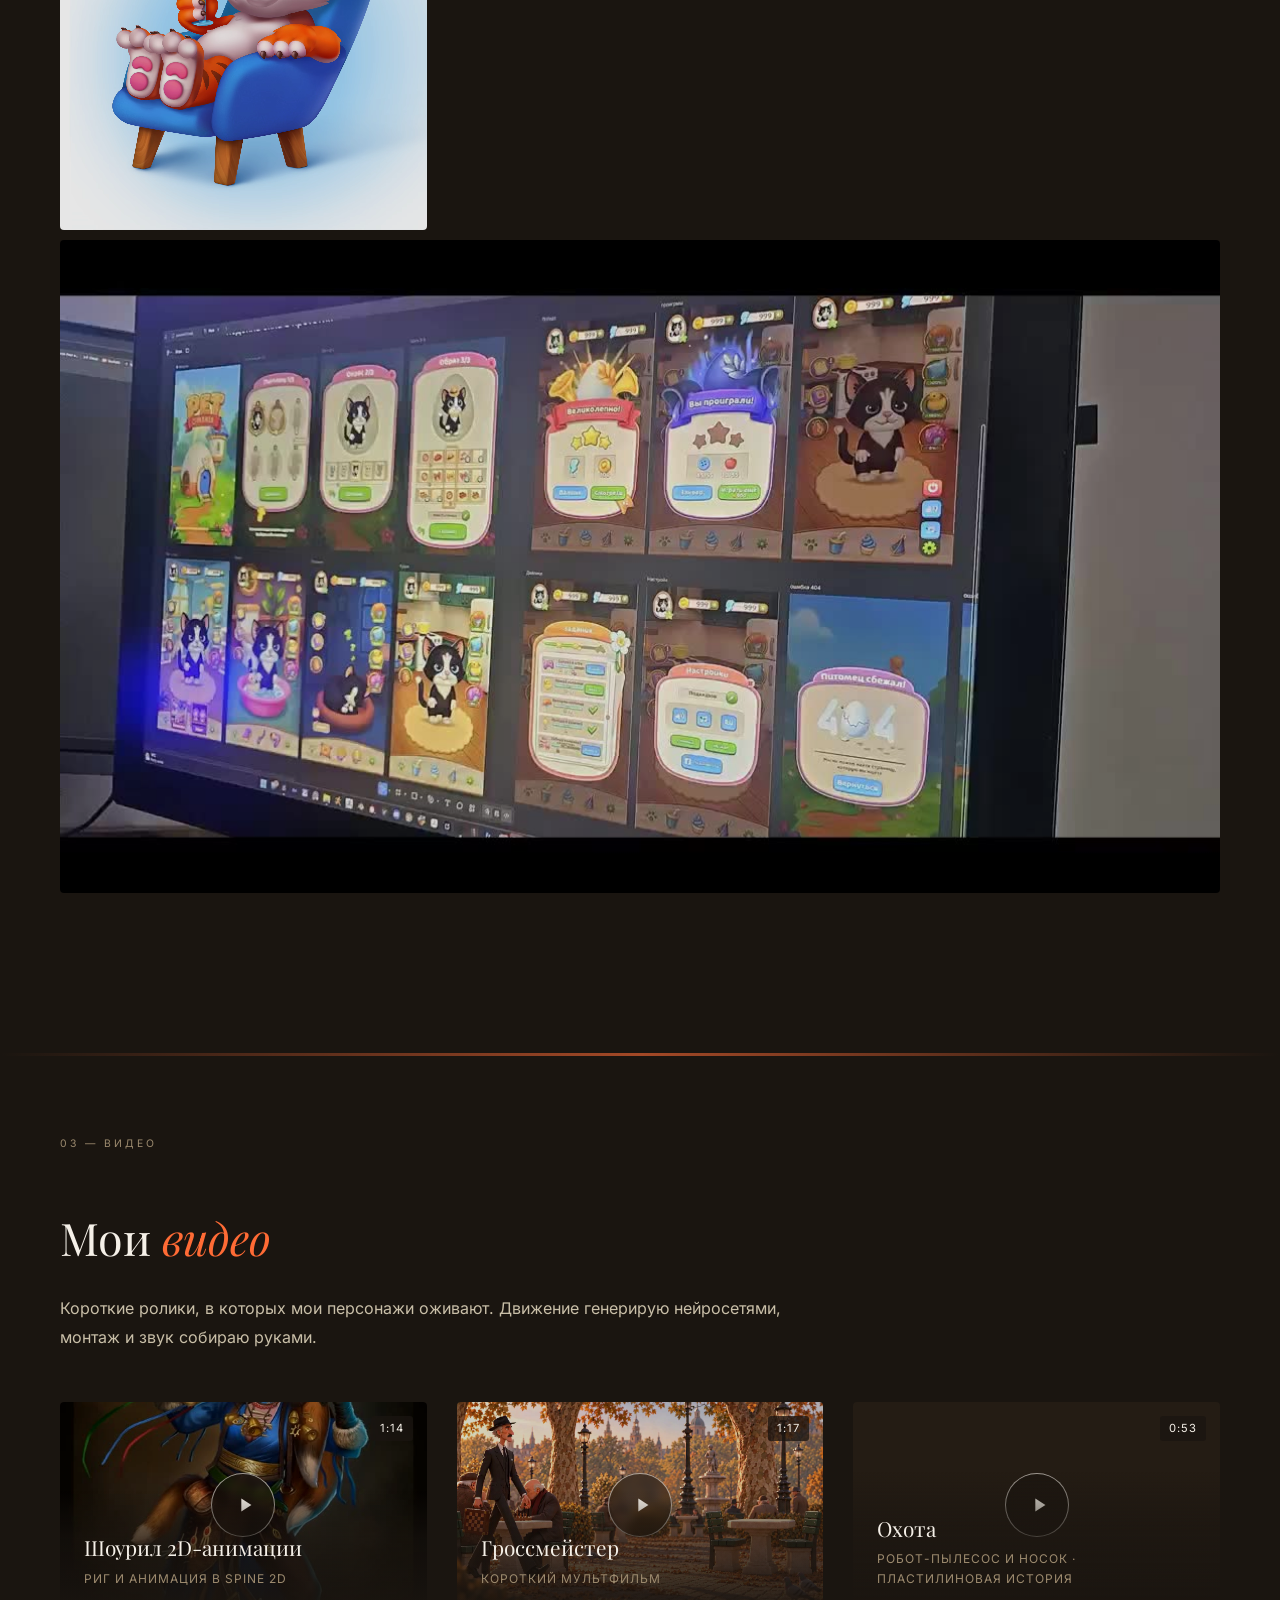
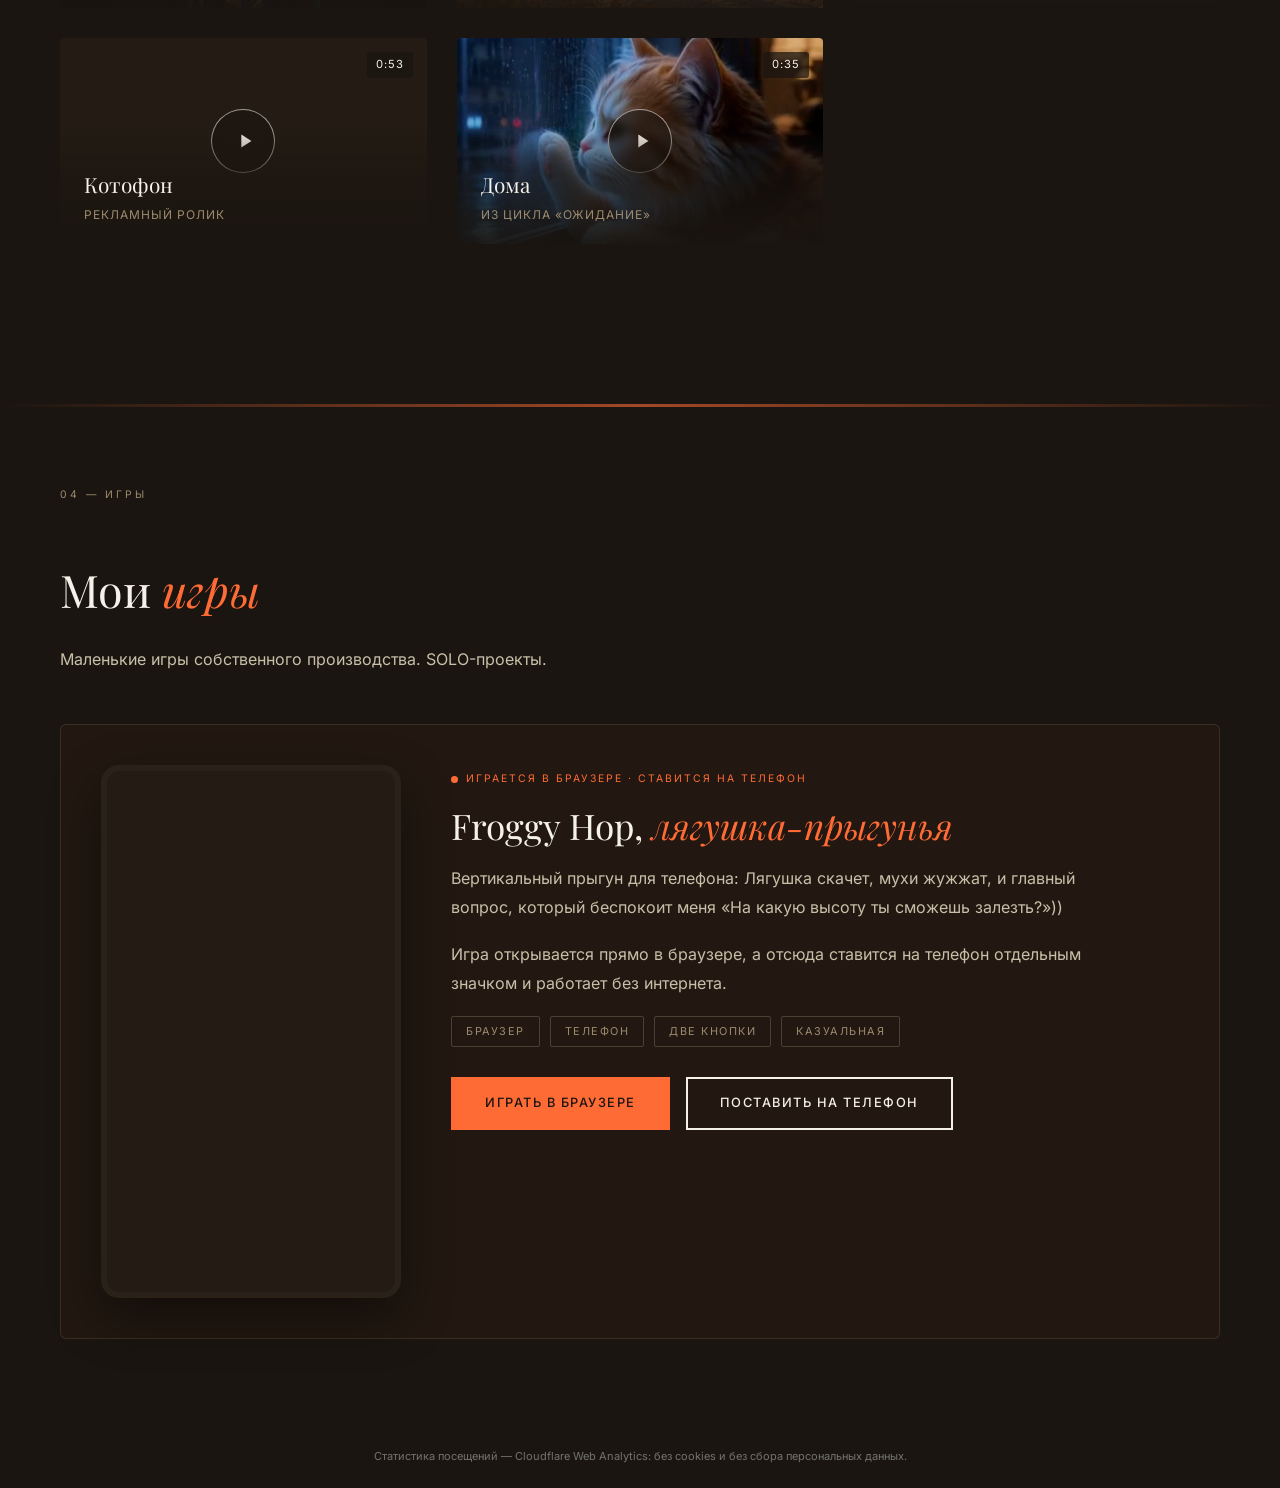
==== commit b2855337: "Видео: шоурил 2D-анимации в Spine (ru/en), карточка в разделе «Видео» Источник: posts/опубликовано/2" ====
--- a/index.html
+++ b/index.html
@@ -1404,6 +1404,12 @@
         </div>
 
         <div class="video-grid">
+            <!-- v7 --> <a class="video-card reveal" data-src="videos/showreel-spine-ru.mp4" data-src-en="videos/showreel-spine-en.mp4" data-ratio="9/16">
+                <img src="posters/v-showreel-spine.jpg" width="540" height="960" loading="lazy" decoding="async" alt="Шоурил 2D-анимации">
+                <span class="video-dur">1:14</span>
+                <span class="play-badge"><svg viewBox="0 0 24 24" xmlns="http://www.w3.org/2000/svg"><path d="M8 5v14l11-7z"/></svg></span>
+                <div class="video-meta"><h3 data-i18n="v7">Шоурил 2D-анимации</h3><p data-i18n="v7c">Риг и анимация в Spine 2D</p></div>
+            </a>
             <!-- v6 --> <a class="video-card reveal" data-src="videos/grossmeyster-ru.mp4" data-src-en="videos/grossmeyster-en.mp4" data-ratio="16/9">
                 <img src="posters/v-grossmeyster.jpg" width="1344" height="768" loading="lazy" decoding="async" alt="Гроссмейстер">
                 <span class="video-dur">1:17</span>
@@ -1725,6 +1731,8 @@
             v5c: { ru: 'Из цикла «Ожидание»', en: 'From the “Waiting” series' },
             v6:  { ru: 'Гроссмейстер', en: 'Grandmaster' },
             v6c: { ru: 'Короткий мультфильм', en: 'A short animated film' },
+            v7:  { ru: 'Шоурил 2D-анимации', en: '2D Animation Showreel' },
+            v7c: { ru: 'Риг и анимация в Spine 2D', en: 'Rig and animation in Spine 2D' },
             games_label: { ru: '04 — Игры', en: '04 — Games' },
             games_title: {
                 ru: 'Мои <span class="accent">игры</span>',
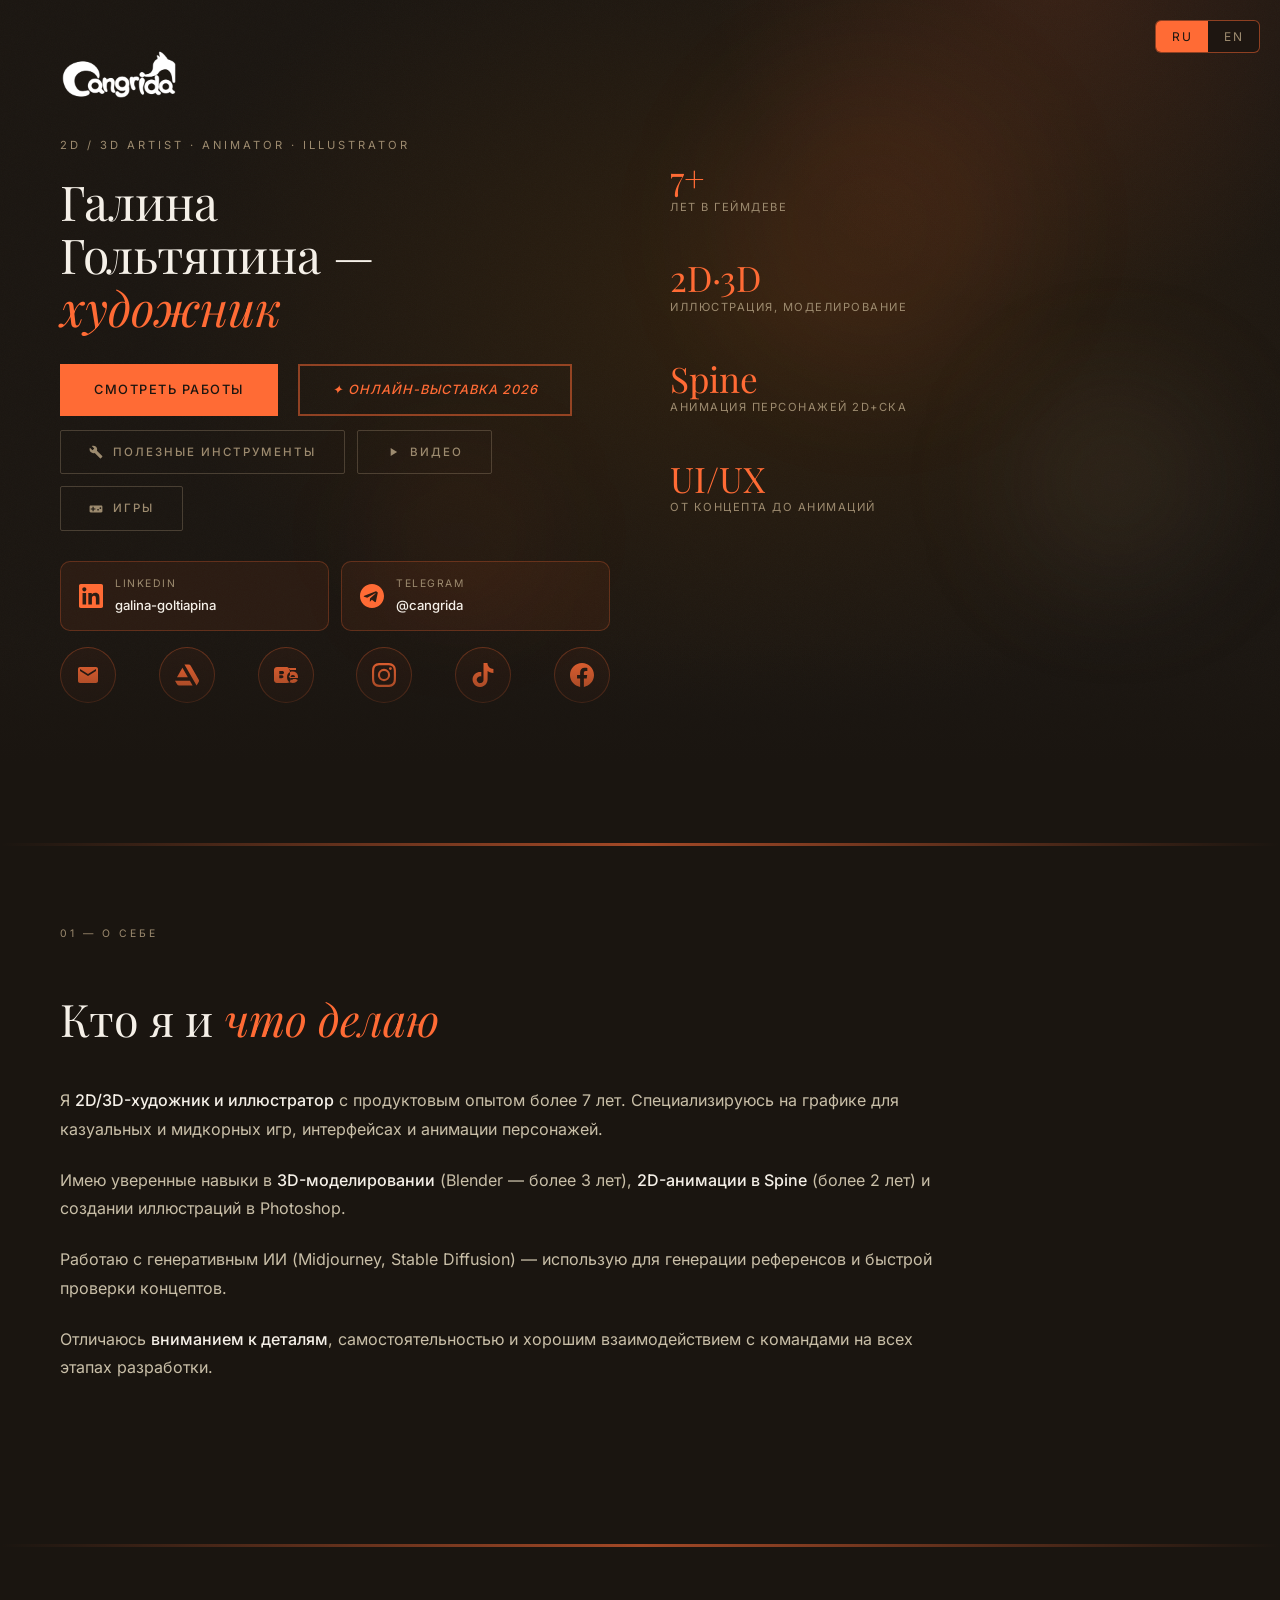
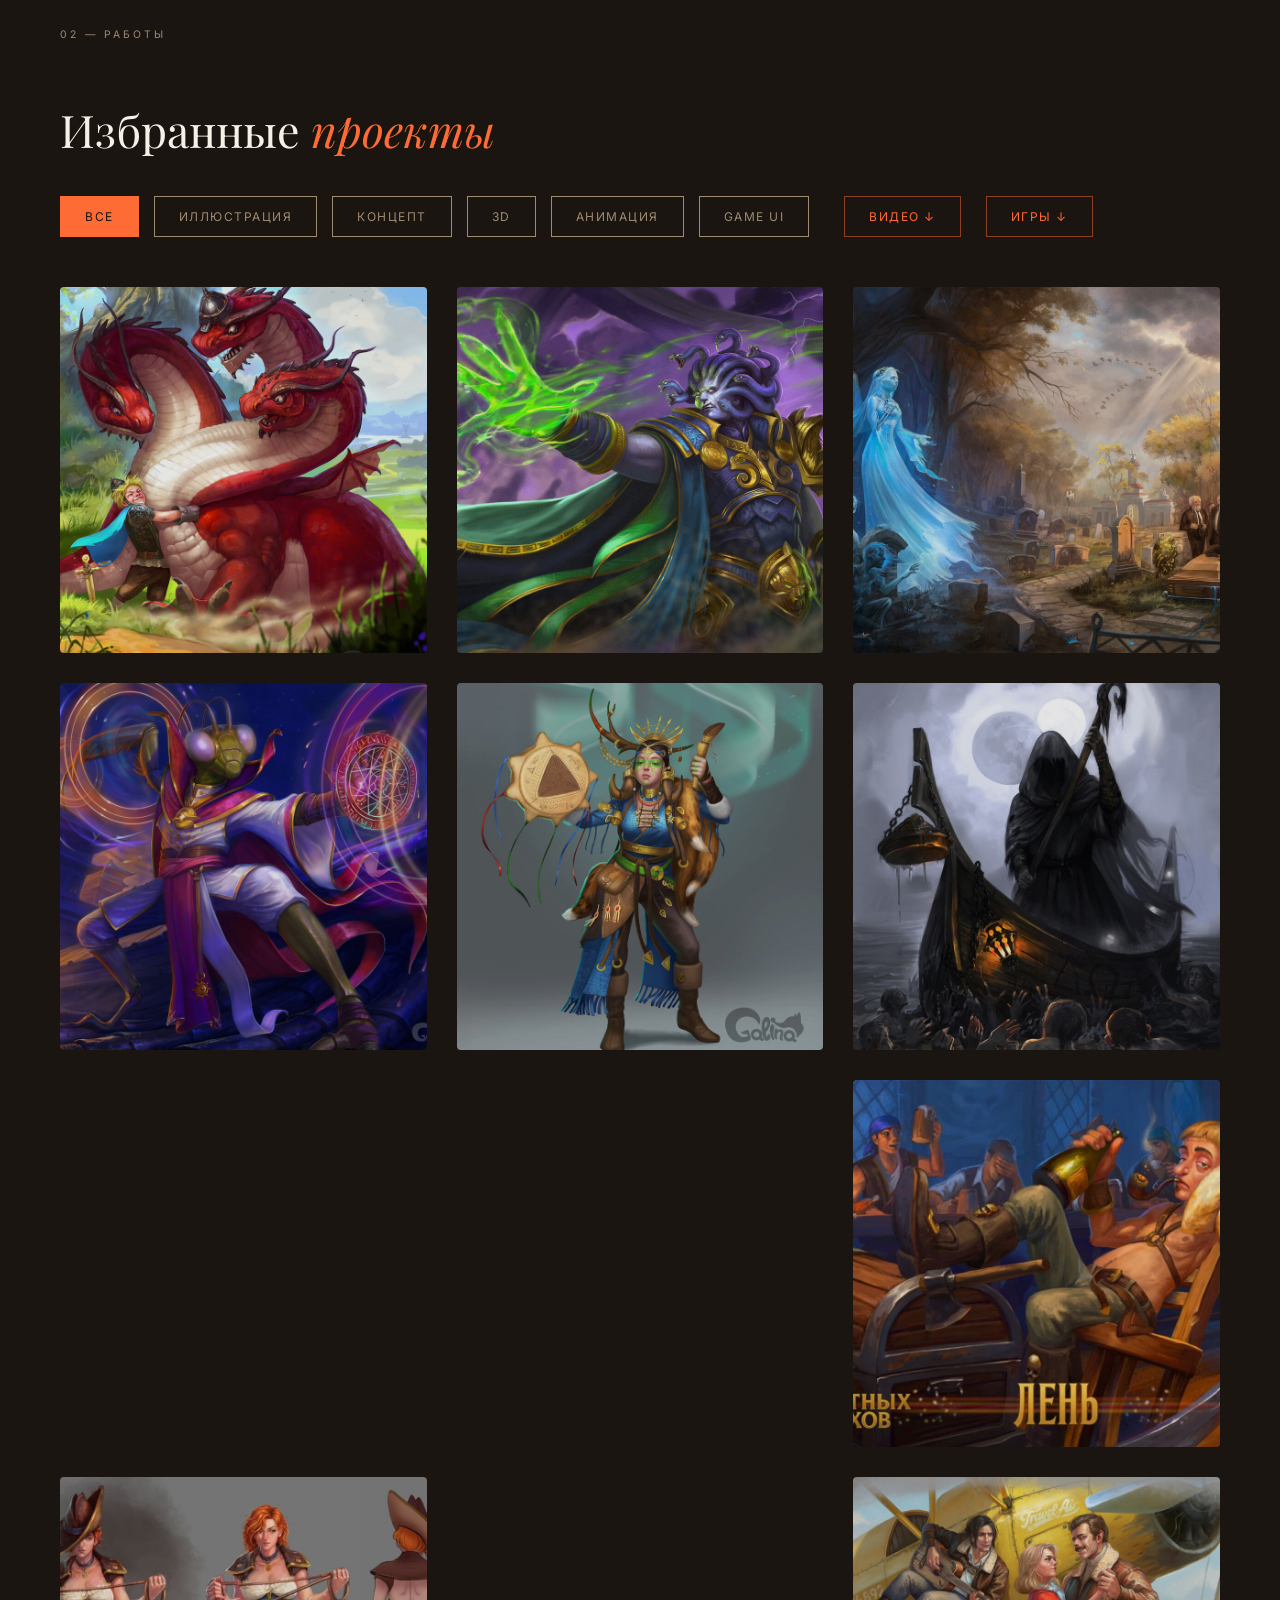
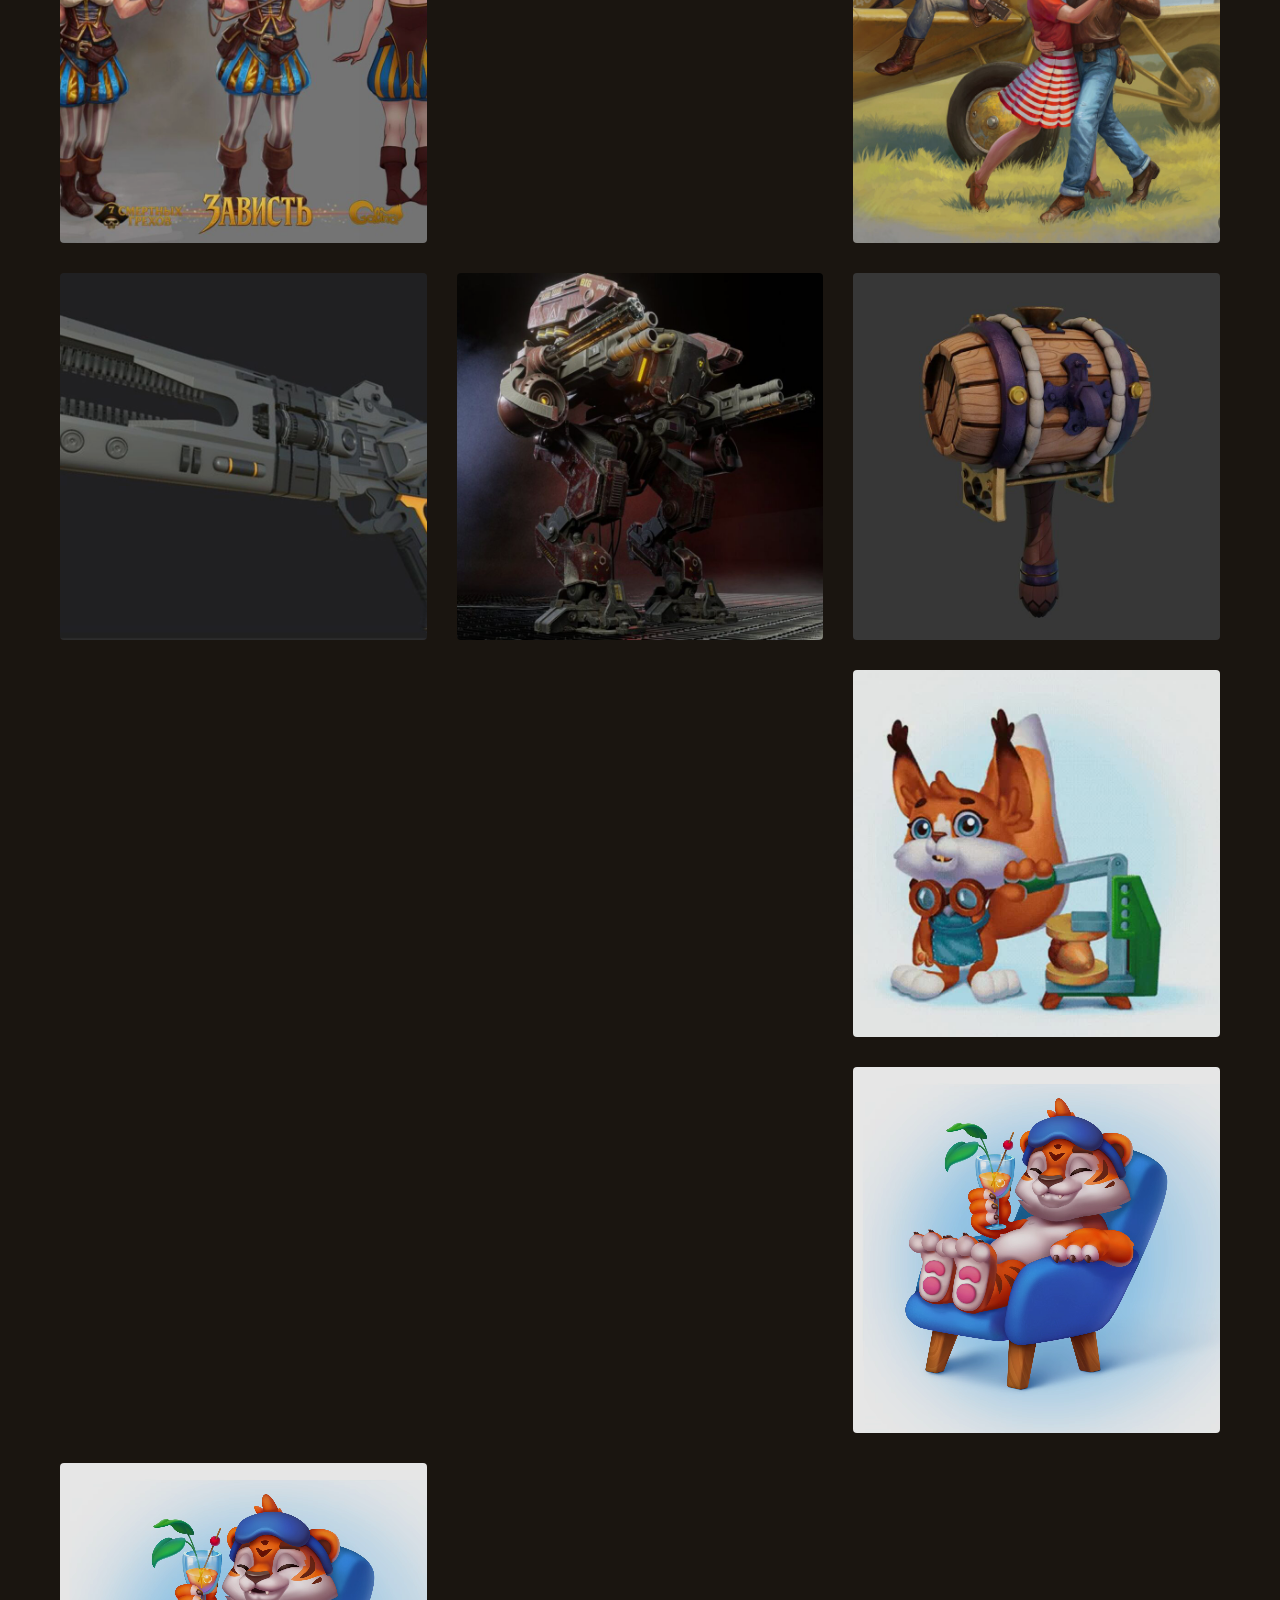
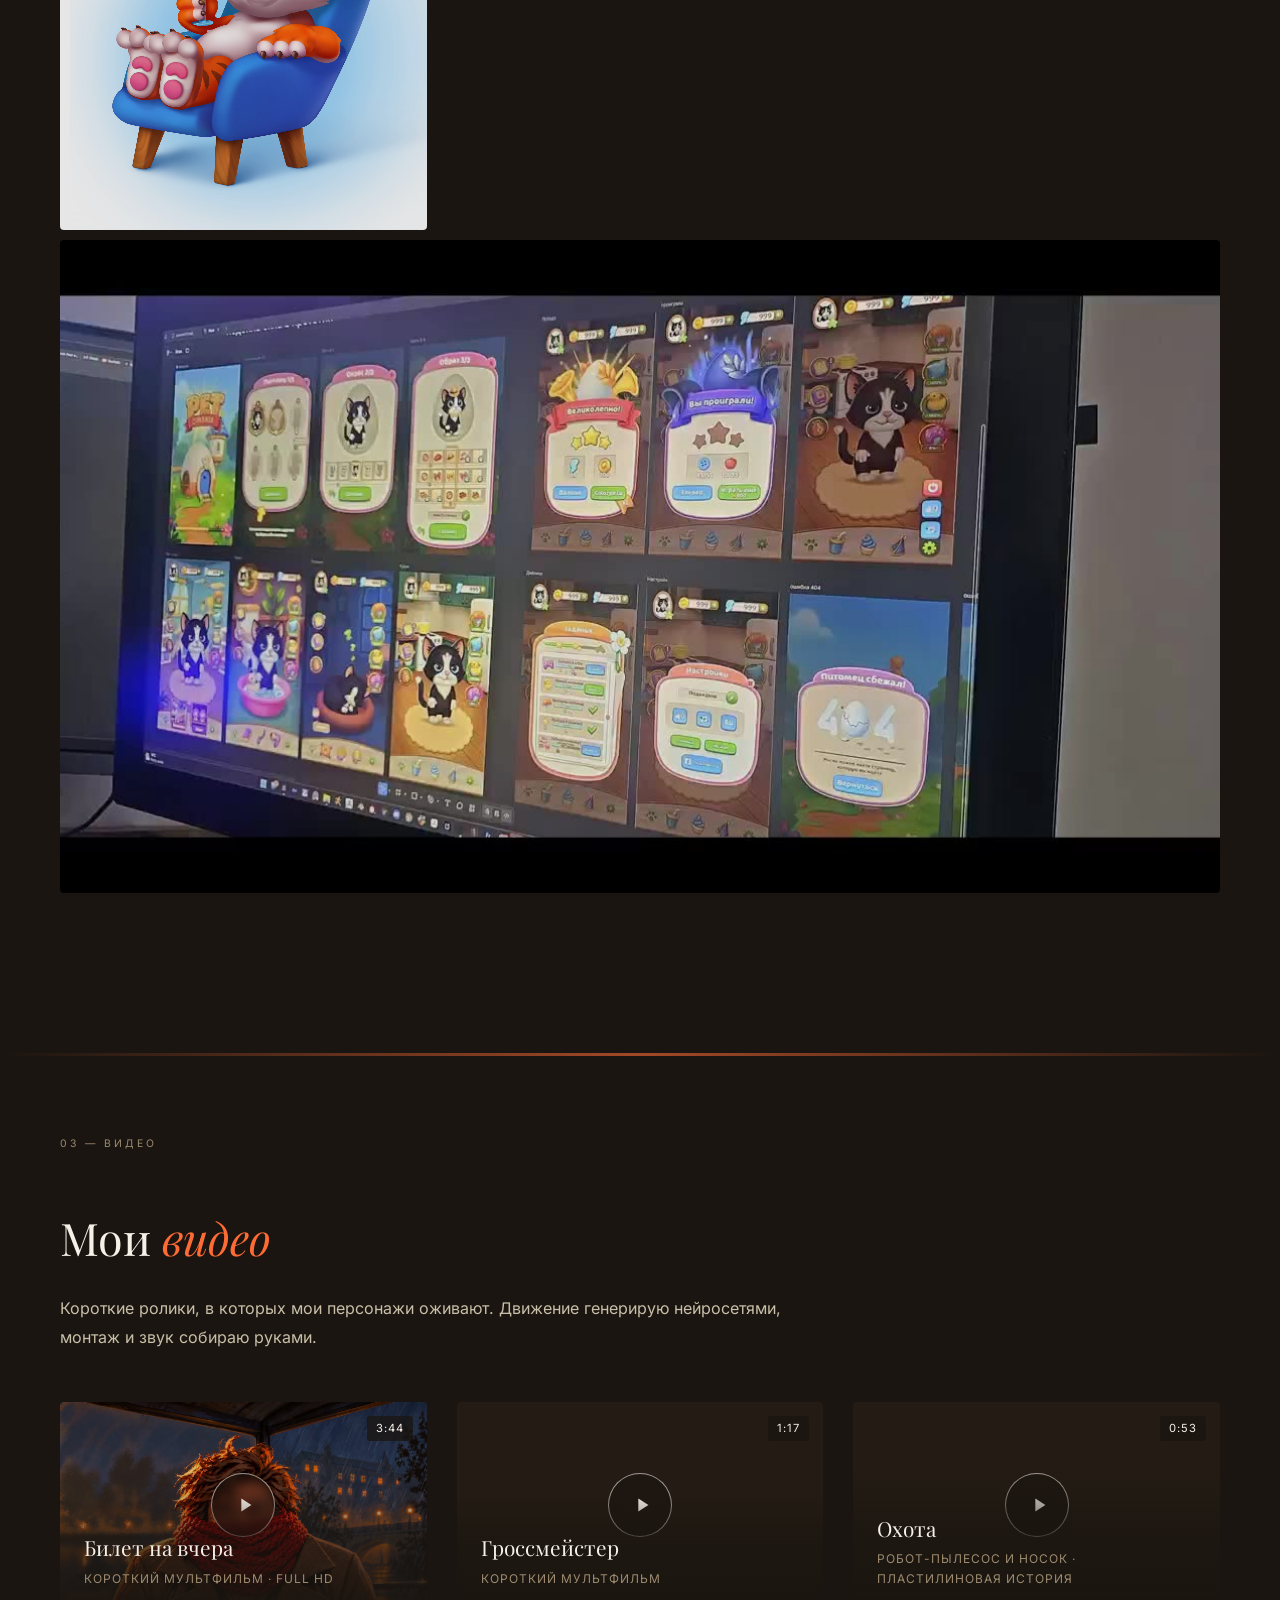
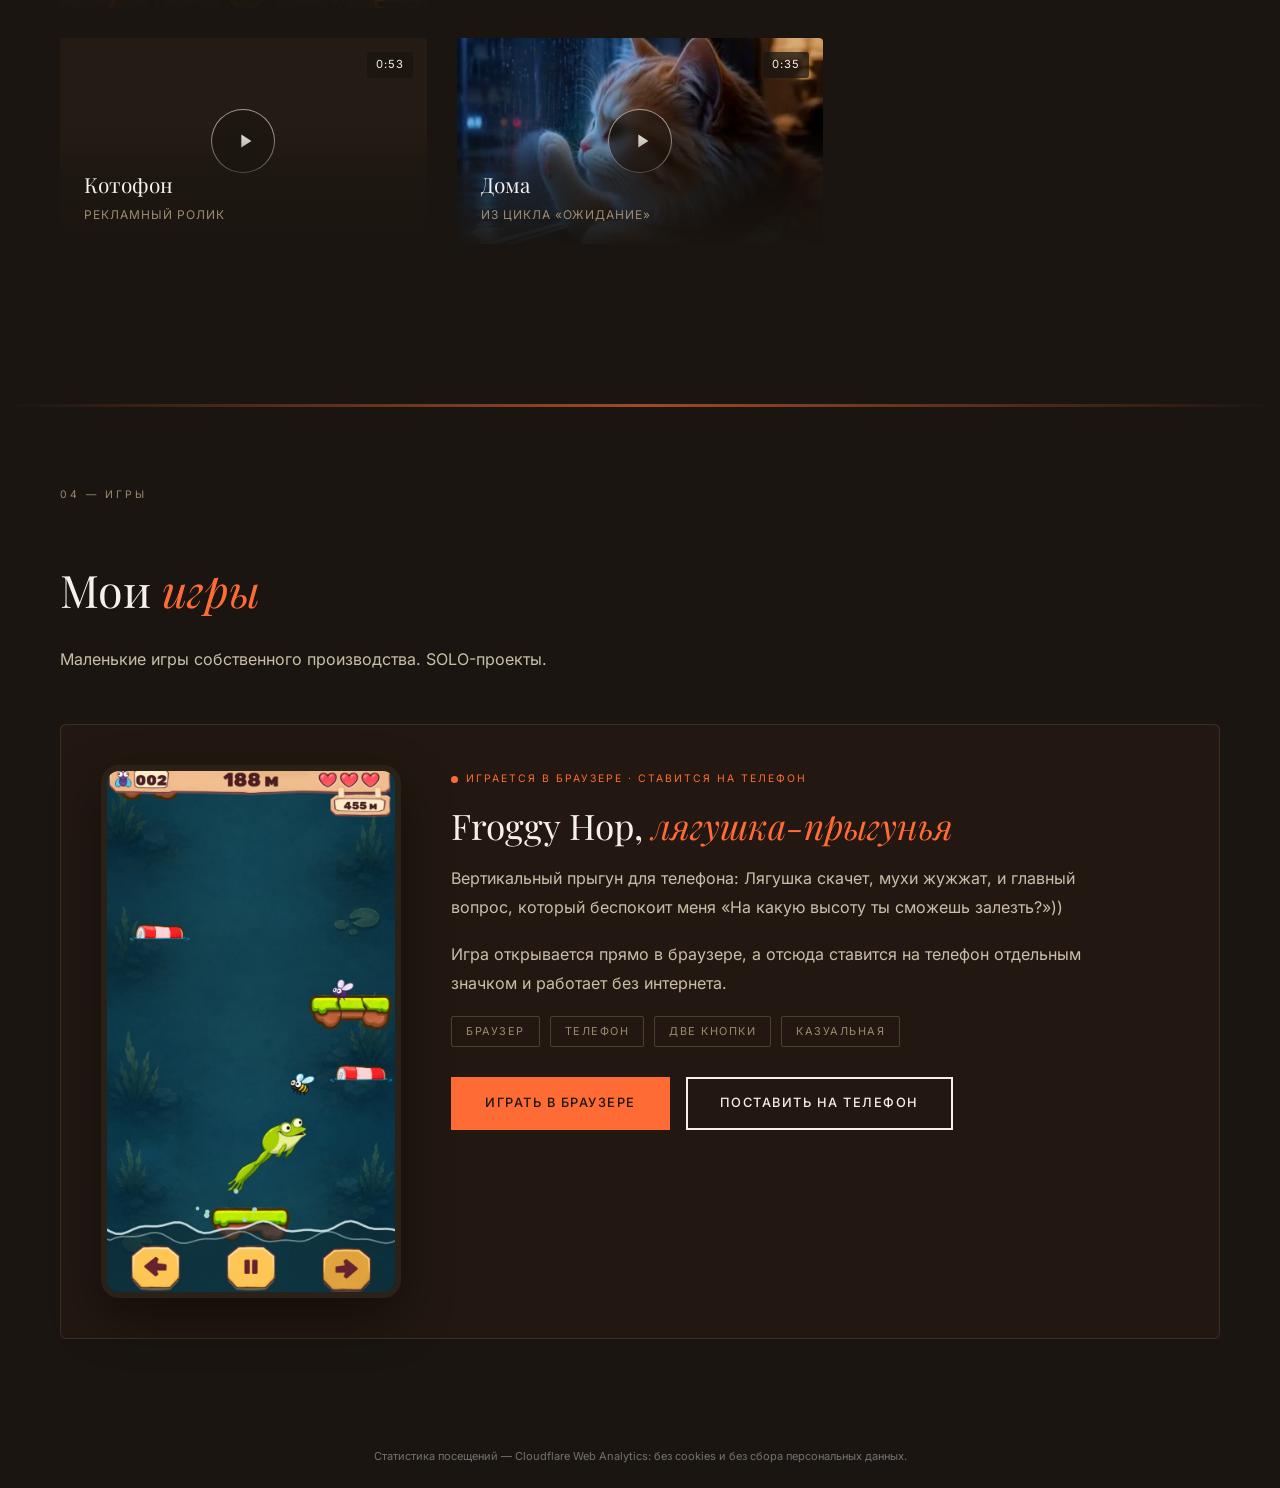
==== commit b03e75e5: "Видео: карточка «Билет на вчера» / Ticket to Yesterday (YouTube, язык по сайту) Co-Authored-By: Clau" ====
--- a/index.html
+++ b/index.html
@@ -1404,11 +1404,11 @@
         </div>
 
         <div class="video-grid">
-            <!-- v7 --> <a class="video-card reveal" data-src="videos/showreel-spine-ru.mp4" data-src-en="videos/showreel-spine-en.mp4" data-ratio="9/16">
-                <img src="posters/v-showreel-spine.jpg" width="540" height="960" loading="lazy" decoding="async" alt="Шоурил 2D-анимации">
-                <span class="video-dur">1:14</span>
+            <!-- v7 --> <a class="video-card reveal" data-yt="9q9RA0ejecg" data-yt-en="Qt0I2CYyF58" data-ratio="16/9">
+                <img src="posters/v-bilet.jpg" width="1280" height="720" loading="lazy" decoding="async" alt="Билет на вчера">
+                <span class="video-dur">3:44</span>
                 <span class="play-badge"><svg viewBox="0 0 24 24" xmlns="http://www.w3.org/2000/svg"><path d="M8 5v14l11-7z"/></svg></span>
-                <div class="video-meta"><h3 data-i18n="v7">Шоурил 2D-анимации</h3><p data-i18n="v7c">Риг и анимация в Spine 2D</p></div>
+                <div class="video-meta"><h3 data-i18n="v7">Билет на вчера</h3><p data-i18n="v7c">Короткий мультфильм · Full HD</p></div>
             </a>
             <!-- v6 --> <a class="video-card reveal" data-src="videos/grossmeyster-ru.mp4" data-src-en="videos/grossmeyster-en.mp4" data-ratio="16/9">
                 <img src="posters/v-grossmeyster.jpg" width="1344" height="768" loading="lazy" decoding="async" alt="Гроссмейстер">
@@ -1617,7 +1617,8 @@
                 const vertical = card.dataset.ratio === '9/16';
                 if (card.dataset.yt) {
                     const f = document.createElement('iframe');
-                    f.src = 'https://www.youtube-nocookie.com/embed/' + card.dataset.yt + '?autoplay=1&rel=0';
+                    const ytId = (document.documentElement.lang === 'en' && card.dataset.ytEn) ? card.dataset.ytEn : card.dataset.yt;
+                    f.src = 'https://www.youtube-nocookie.com/embed/' + ytId + '?autoplay=1&rel=0';
                     f.allow = 'autoplay; fullscreen';
                     f.allowFullscreen = true;
                     if (vertical) f.classList.add('vertical');
@@ -1731,8 +1732,8 @@
             v5c: { ru: 'Из цикла «Ожидание»', en: 'From the “Waiting” series' },
             v6:  { ru: 'Гроссмейстер', en: 'Grandmaster' },
             v6c: { ru: 'Короткий мультфильм', en: 'A short animated film' },
-            v7:  { ru: 'Шоурил 2D-анимации', en: '2D Animation Showreel' },
-            v7c: { ru: 'Риг и анимация в Spine 2D', en: 'Rig and animation in Spine 2D' },
+            v7: { ru: 'Билет на вчера', en: 'Ticket to Yesterday' },
+            v7c: { ru: 'Короткий мультфильм · Full HD', en: 'A short animated film · Full HD' },
             games_label: { ru: '04 — Игры', en: '04 — Games' },
             games_title: {
                 ru: 'Мои <span class="accent">игры</span>',
